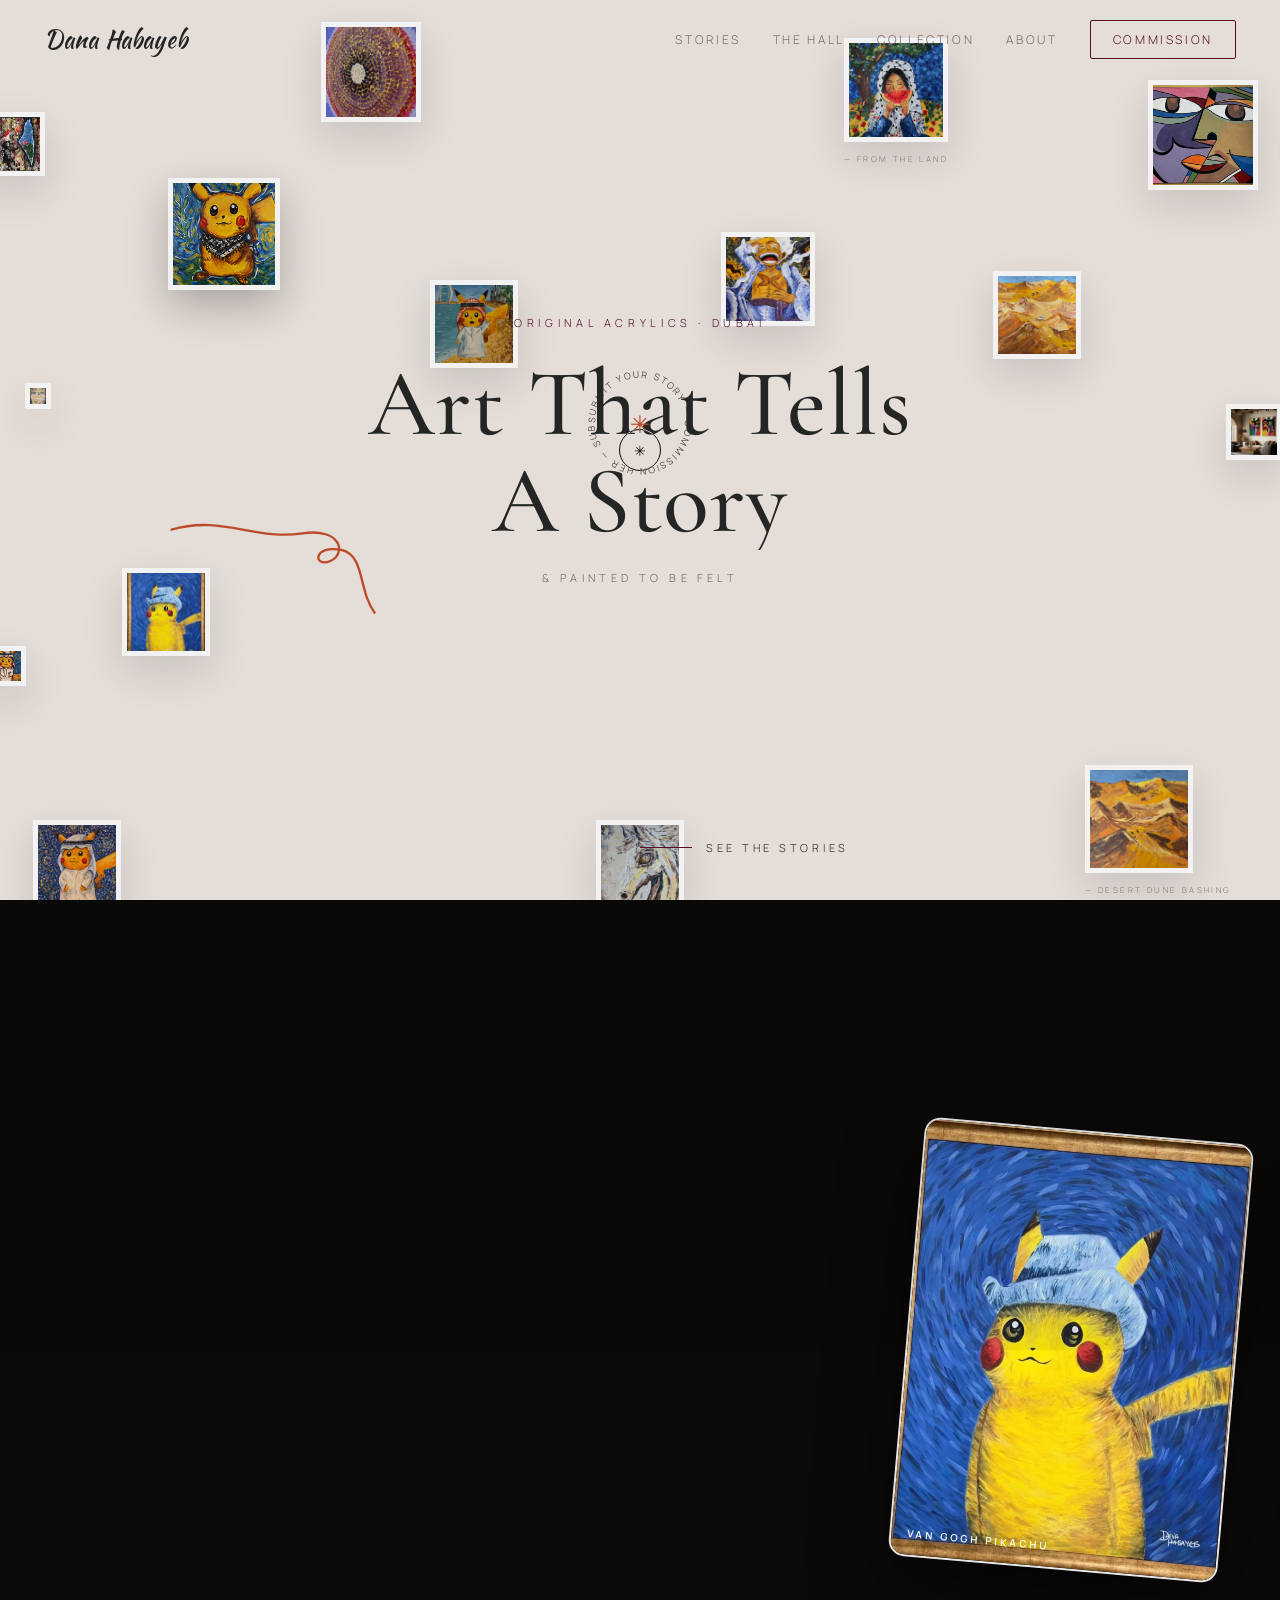
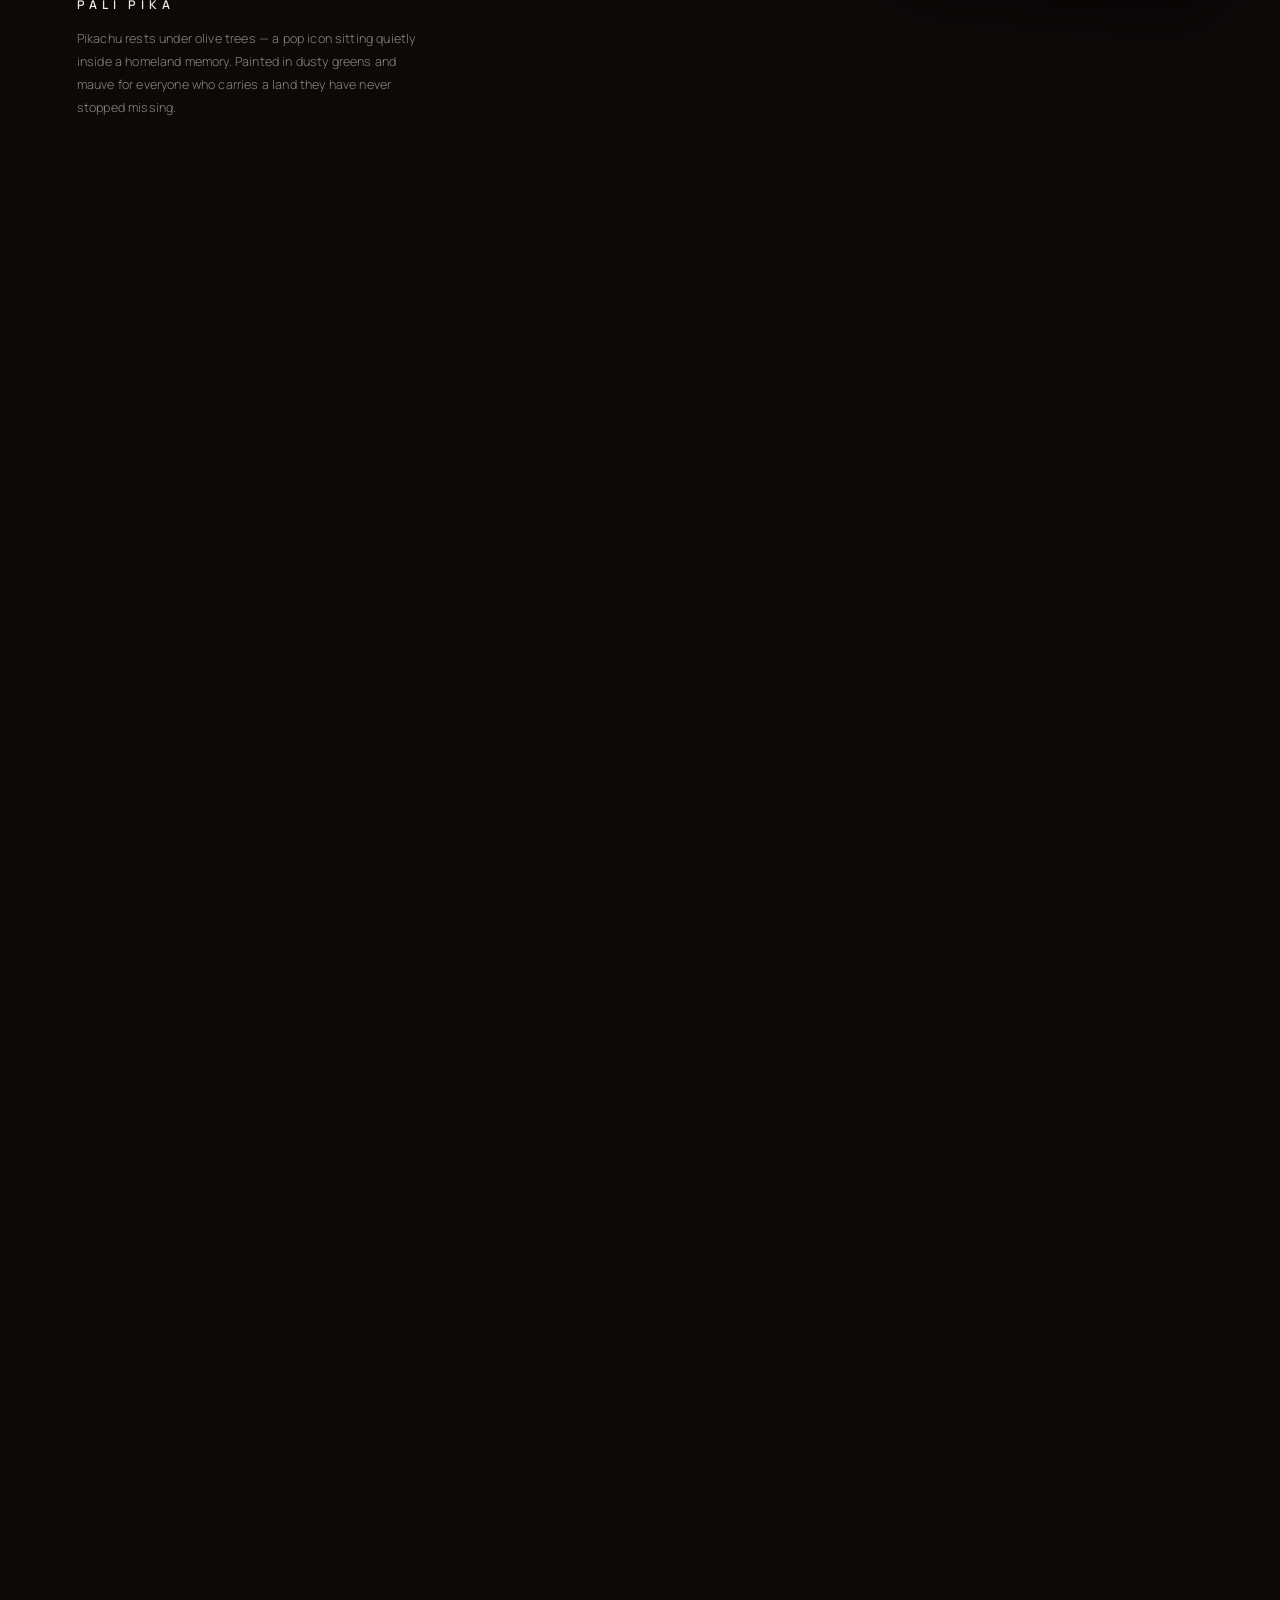
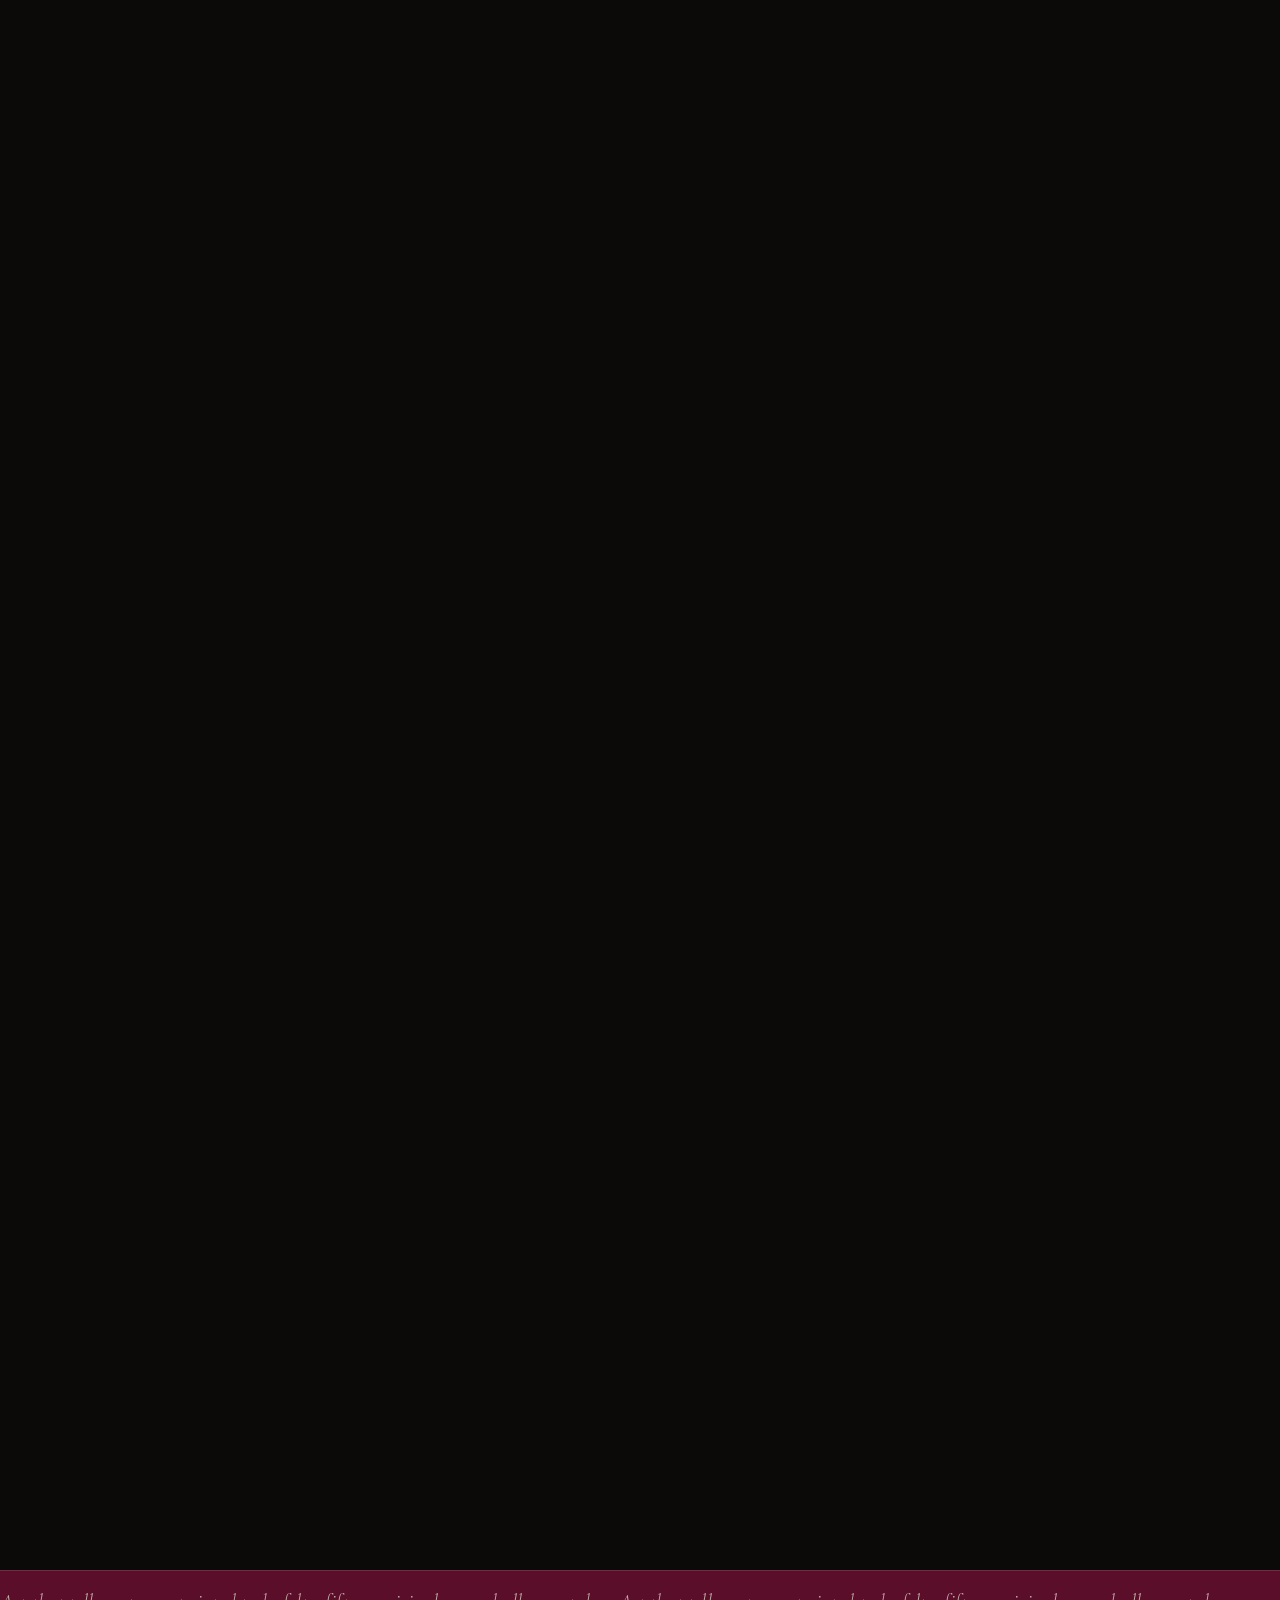
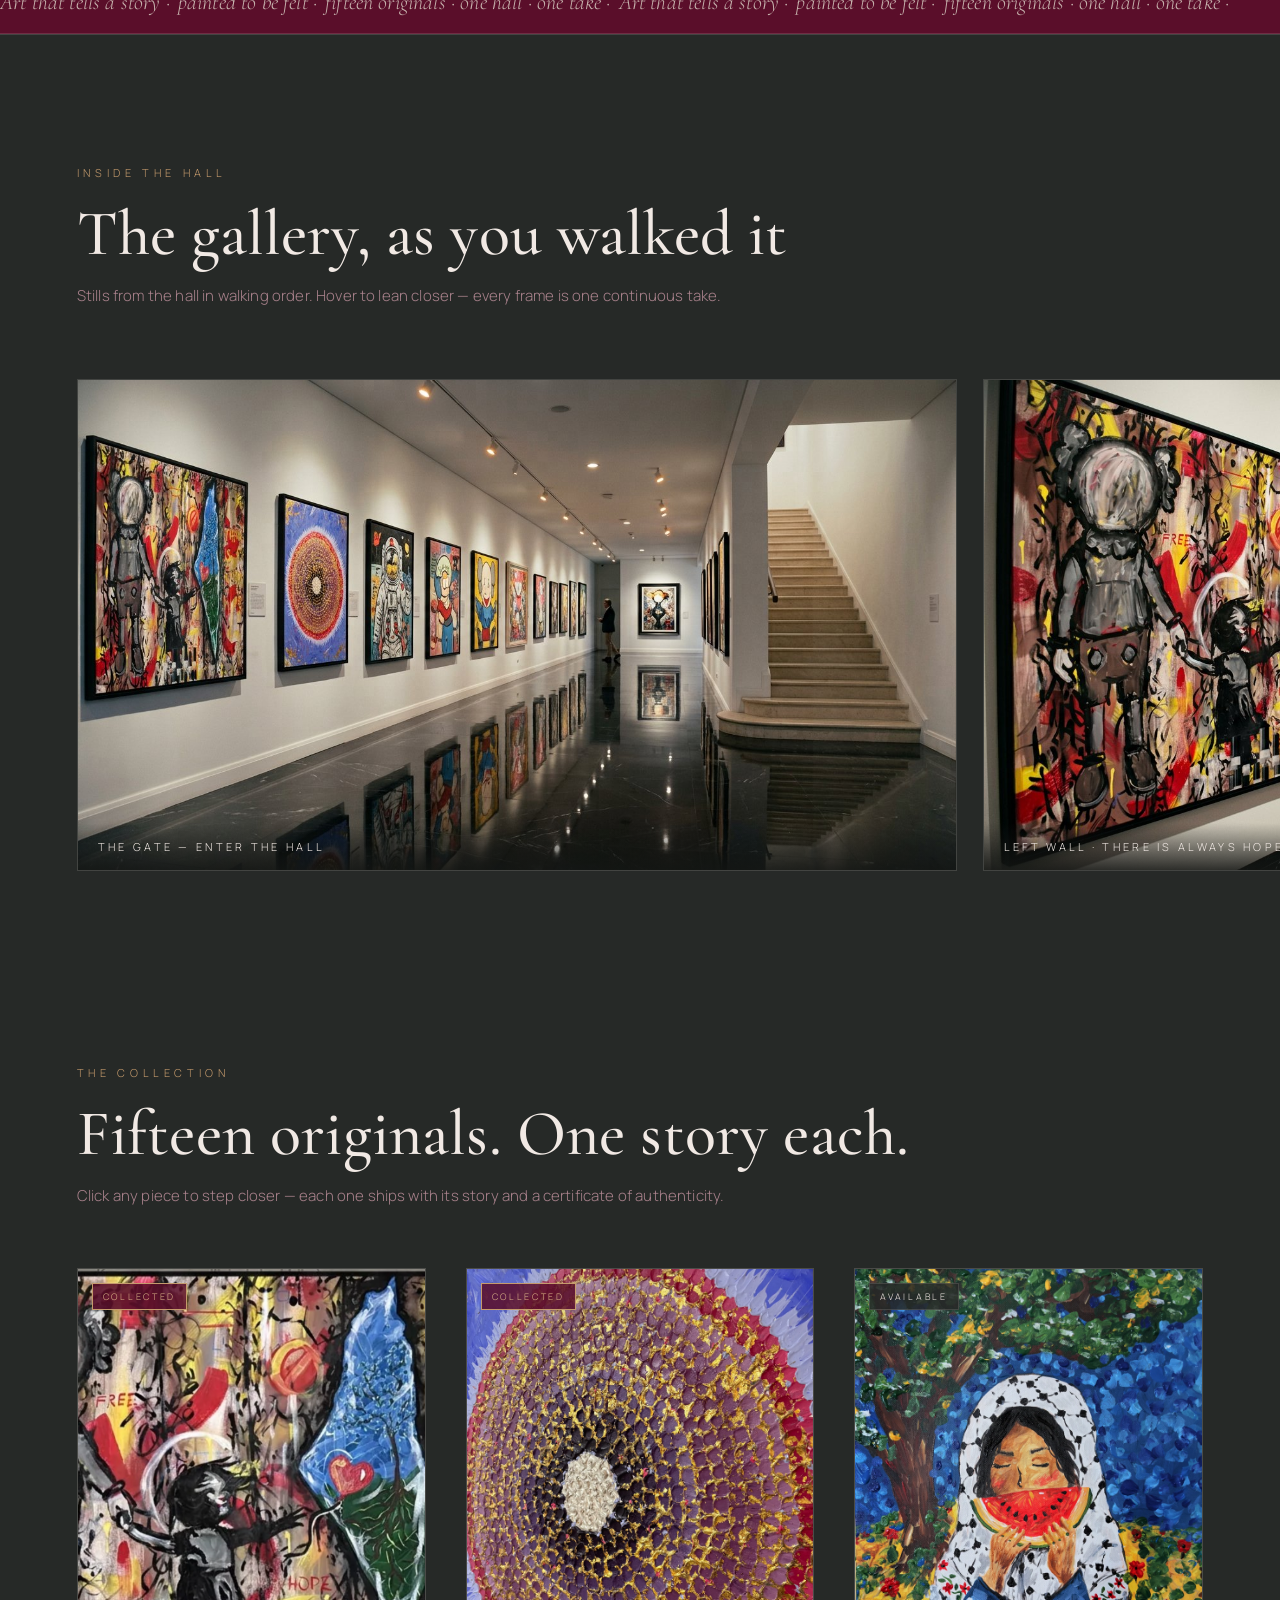
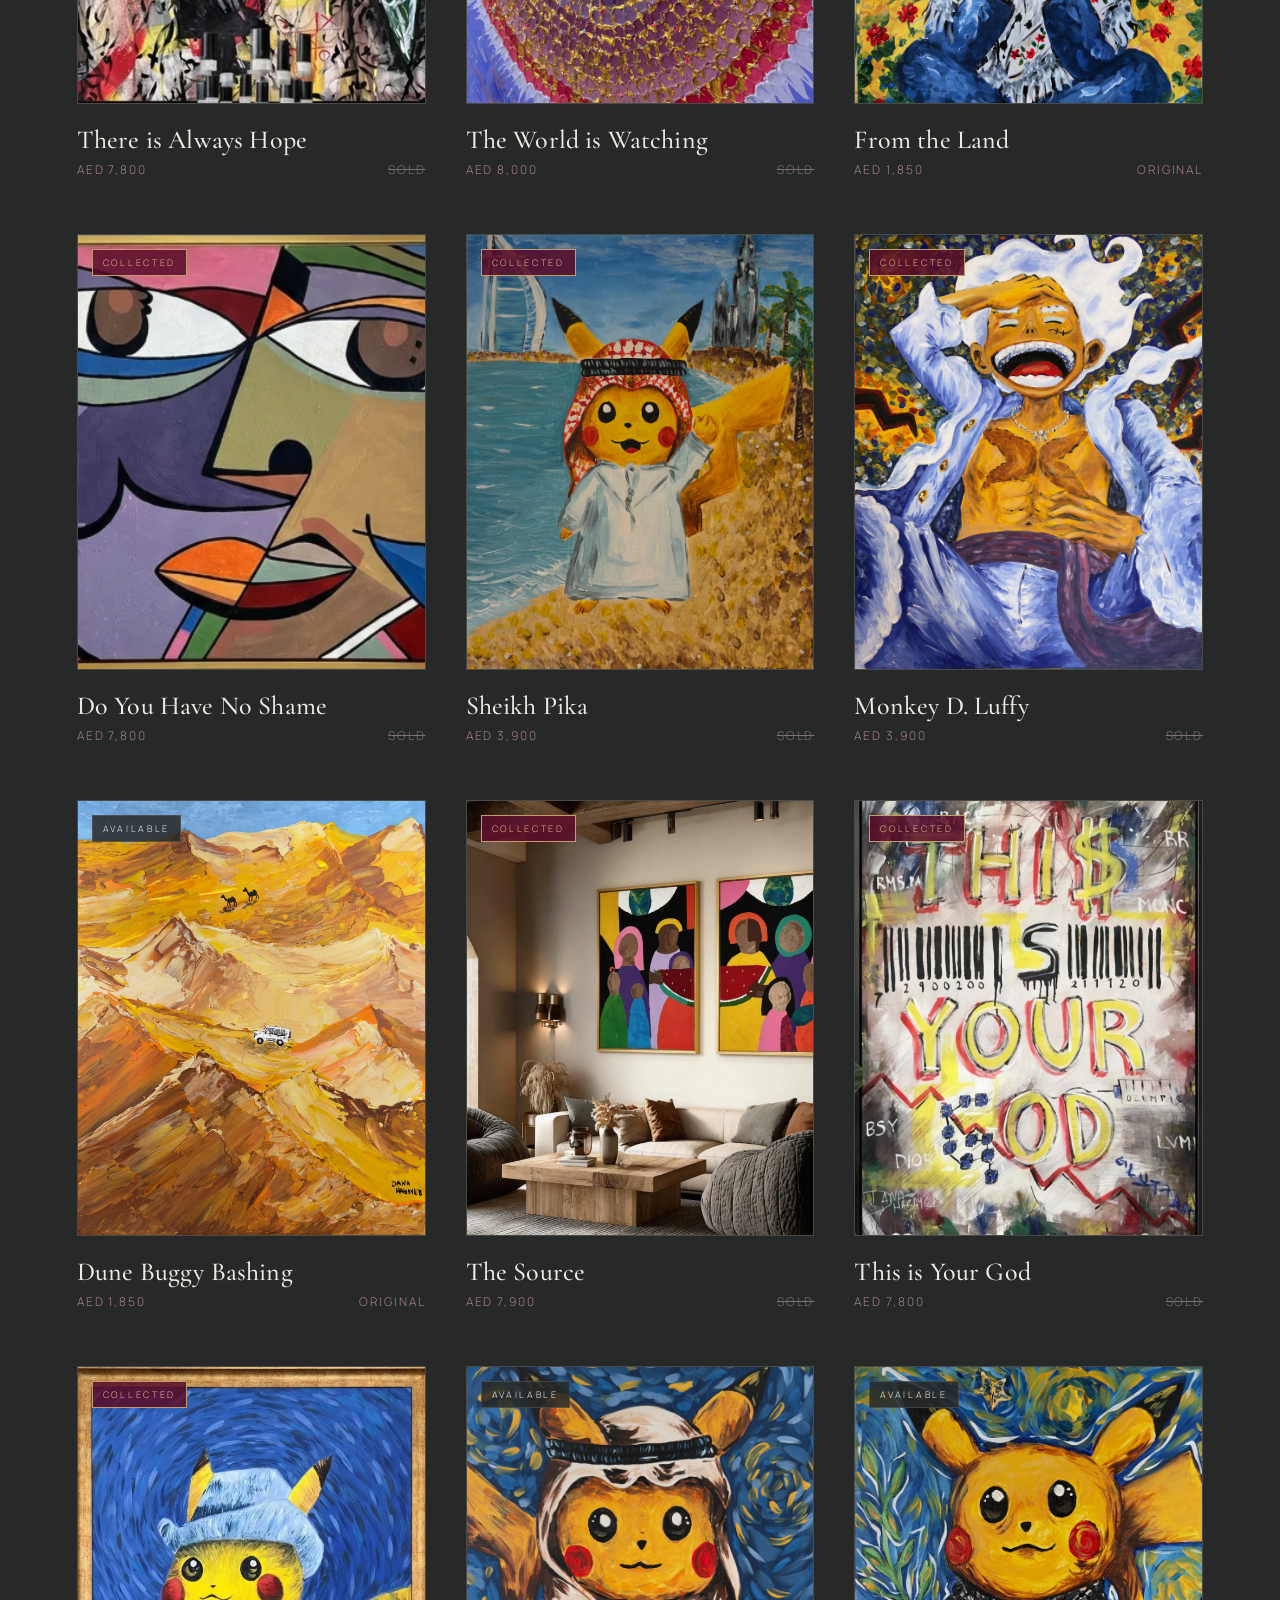
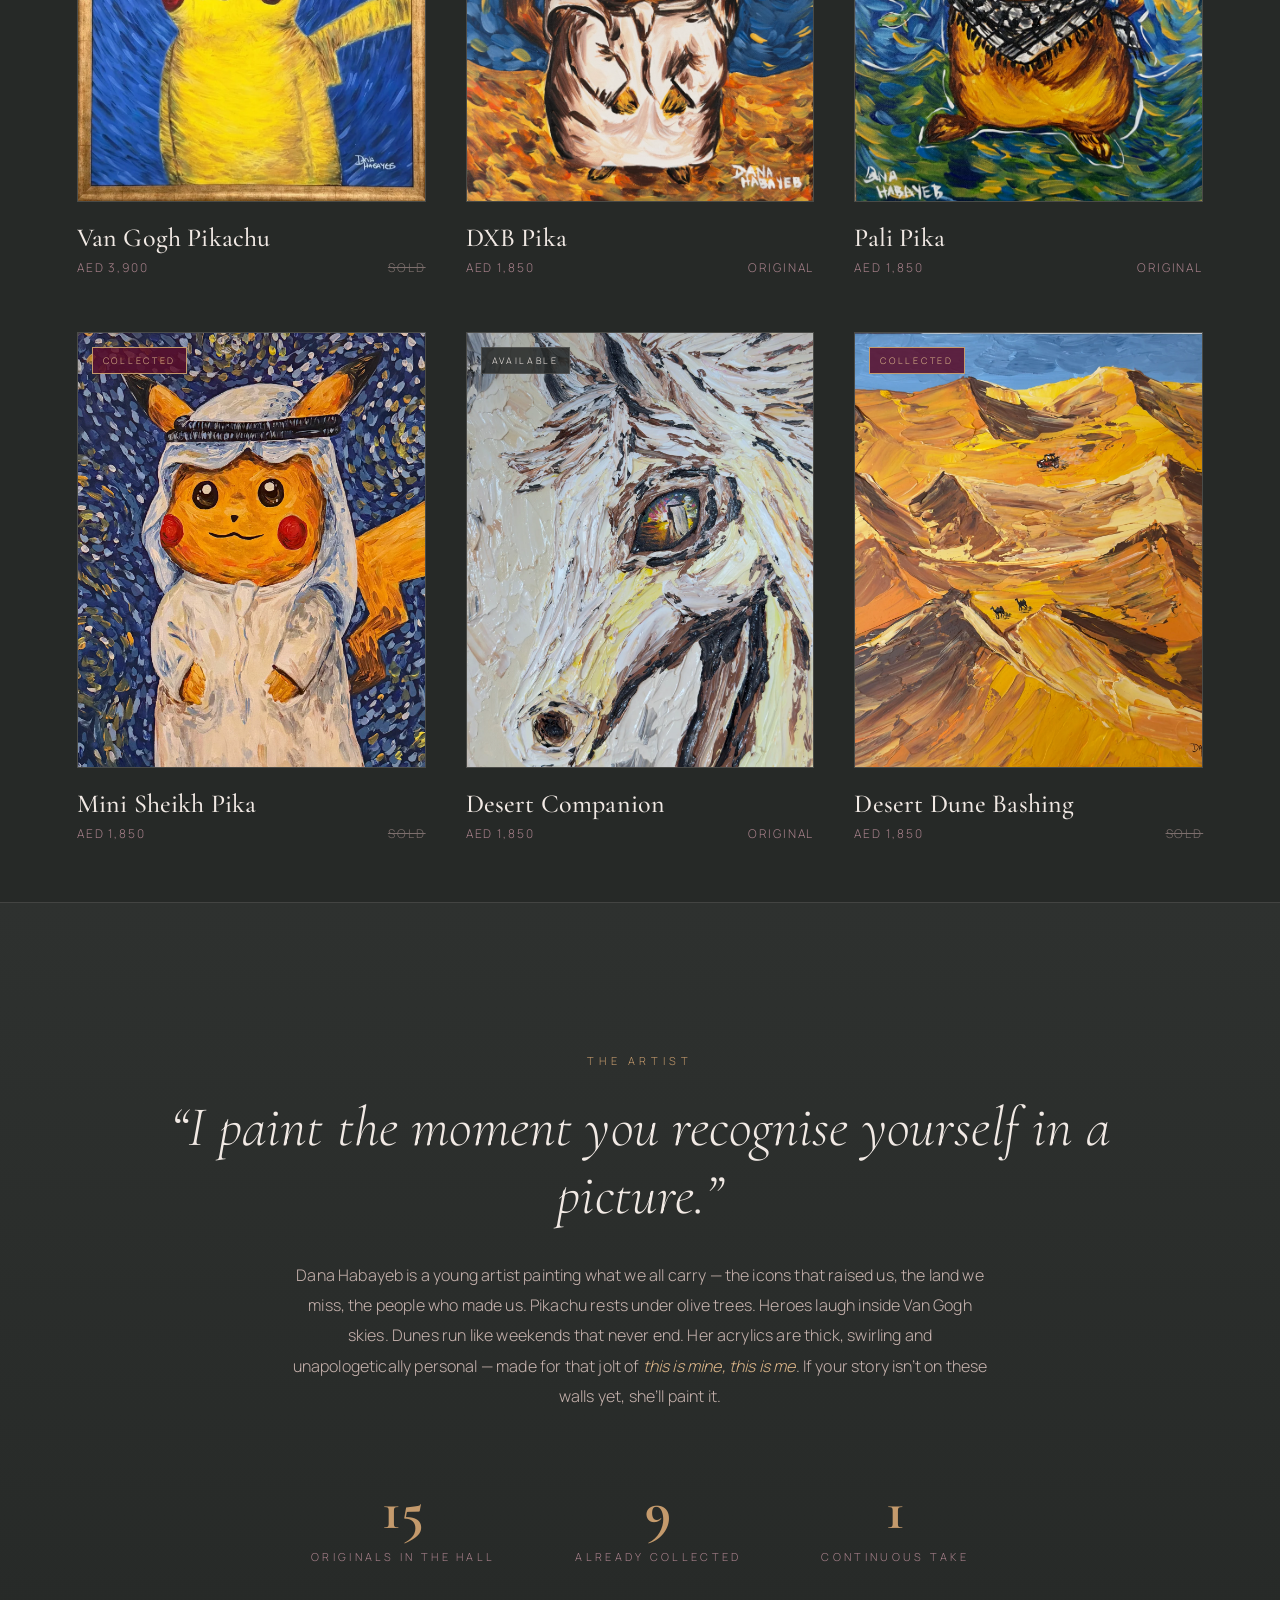
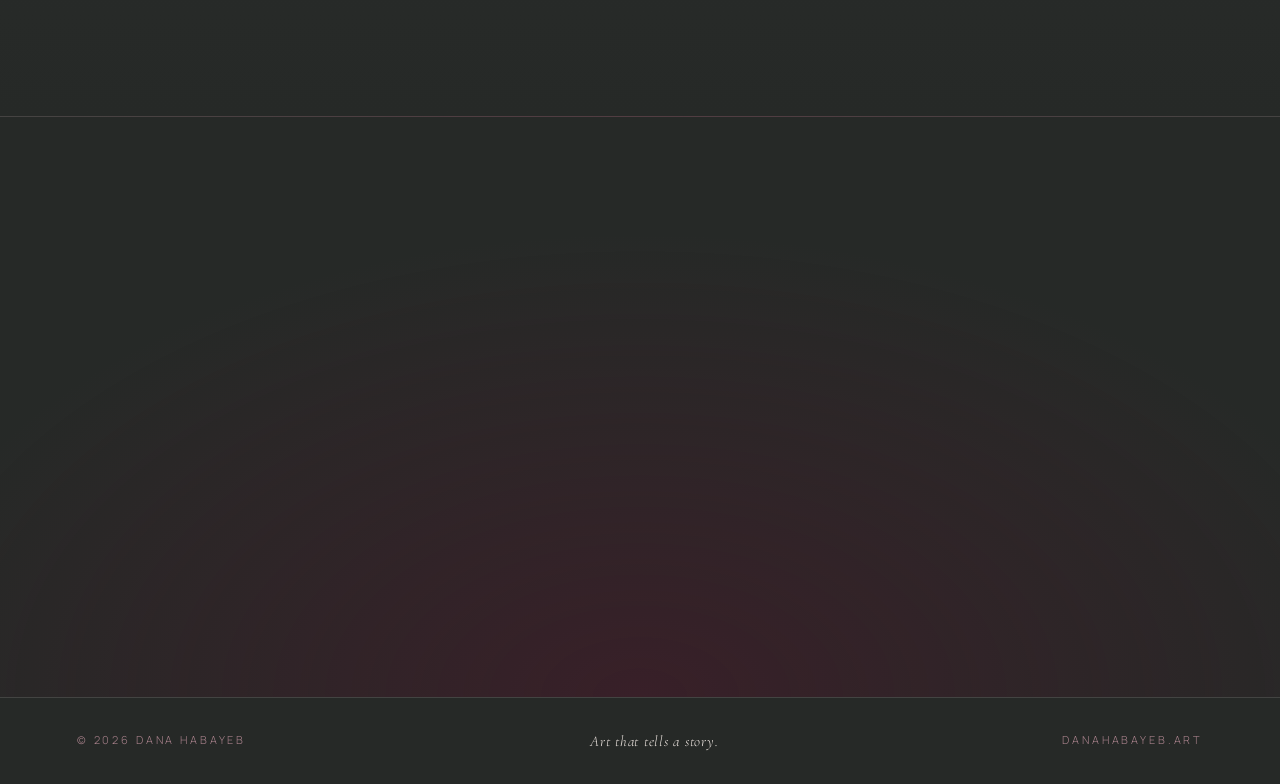
==== site/index.html @ 5f3cb6aa "README: document live Pages site, current experience, walkthrough archive Co-authored-by: arena-agen" ====
<!DOCTYPE html>
<html lang="en">
<head>
<meta charset="UTF-8">
<meta name="viewport" content="width=device-width, initial-scale=1.0">
<title>Dana Habayeb — Art that tells a story</title>
<meta name="description" content="Original acrylic works by Dana Habayeb. Pop icons, homeland memories, desert nights — painted to be felt.">
<link rel="preconnect" href="https://fonts.googleapis.com">
<link rel="preconnect" href="https://fonts.gstatic.com" crossorigin>
<link href="https://fonts.googleapis.com/css2?family=Cormorant+Garamond:ital,wght@0,400;0,500;0,600;1,400;1,500&family=Manrope:wght@300;400;500;600;700&family=Kaushan+Script&display=swap" rel="stylesheet">
<link rel="stylesheet" href="css/style.css">
</head>
<body>

<!-- REALISTIC BRUSH LOADER (real painted clip, trimmed to the writing) -->
<div id="loader">
  <video id="loaderVid" autoplay muted playsinline preload="auto" src="assets/brush.mp4"></video>
</div>

<div class="grain" aria-hidden="true"></div>

<header id="nav">
  <a class="brand" href="#top">
    <img src="assets/logo.png" alt="Dana Habayeb" class="brand-logo"
         onerror="this.style.display='none';this.nextElementSibling.style.display='inline'">
    <span class="brand-word" style="display:none">Dana Habayeb</span>
  </a>
  <nav class="links">
    <a href="#stories">Stories</a>
    <a href="#hall">The Hall</a>
    <a href="#collection">Collection</a>
    <a href="#about">About</a>
    <a href="#commission" class="btn-accent">Commission</a>
  </nav>
</header>

<main id="top">

  <!-- EDITORIAL SCATTERED-ART HERO -->
  <section class="hero">
    <div class="scatter" id="scatter" aria-hidden="true"></div>
    <div class="hero-center">
      <p class="hero-kicker reveal">Original acrylics · Dubai</p>
      <h1 class="hero-head reveal-lines" aria-label="Art that tells a story">
        <span><i>Art That Tells</i></span>
        <span><i>A Story</i></span>
      </h1>
      <p class="hero-micro reveal">&amp; painted to be felt</p>
    </div>
    <svg class="scribble" viewBox="0 0 260 120" aria-hidden="true">
      <path id="scribblePath" d="M6 18 C 60 2, 96 30, 148 22 C 190 16, 196 44, 178 52 C 160 60, 158 34, 190 40 C 216 46, 208 84, 226 108"
        fill="none" stroke="#C7502B" stroke-width="2.5" stroke-linecap="round"/>
    </svg>
    <div class="orbit" aria-hidden="true">
      <svg viewBox="0 0 120 120">
        <defs><path id="orbitPath" d="M60,60 m-46,0 a46,46 0 1,1 92,0 a46,46 0 1,1 -92,0"/></defs>
        <text><textPath href="#orbitPath">SUBMIT YOUR STORY — COMMISSION HER — SUBMIT YOUR STORY —</textPath></text>
      </svg>
      <i>✳</i>
    </div>
    <a href="#stories" class="scroll-cue dark-cue reveal"><span></span>See the stories</a>
  </section>
  <div class="cursor" id="cursor" aria-hidden="true">✳</div>

  <!-- the traveling artwork: hero → stories → its place in the collection -->
  <figure class="traveler" id="traveler" aria-hidden="true"><img src="../image-4.png" alt=""></figure>

  <!-- SECOND SECTION — pinned, scroll-driven story cards -->
  <section id="stories" aria-label="Stories behind the paintings">
    <div class="stories-sticky">
      <p class="ghost" id="ghostText">Every canvas tells a story<br>and becomes a part of you</p>
      <div class="story-info">
        <h3 id="storyTitle">Pali Pika</h3>
        <p id="storyBody"></p>
      </div>
      <div class="story-stack" id="storyStack"></div>
    </div>
  </section>

  <div class="marquee" aria-hidden="true"><div class="marquee-track">
    <span>Art that tells a story · </span><span>painted to be felt · </span><span>fifteen originals · one hall · one take · </span>
    <span>Art that tells a story · </span><span>painted to be felt · </span><span>fifteen originals · one hall · one take · </span>
  </div></div>

  <!-- THE HALL -->
  <section id="hall" class="hall">
    <div class="sec-head">
      <p class="eyebrow reveal">Inside the hall</p>
      <h2 class="reveal">The gallery, as you walked it</h2>
      <p class="sec-sub reveal">Stills from the hall in walking order. Hover to lean closer — every frame is one continuous take.</p>
    </div>
    <div class="hall-track" id="hallTrack"></div>
  </section>

  <!-- COLLECTION -->
  <section id="collection" class="collection">
    <div class="sec-head">
      <p class="eyebrow reveal">The Collection</p>
      <h2 class="reveal">Fifteen originals. One story each.</h2>
      <p class="sec-sub reveal">Click any piece to step closer — each one ships with its story and a certificate of authenticity.</p>
    </div>
    <div class="grid" id="grid"></div>
  </section>

  <!-- ABOUT -->
  <section id="about" class="about">
    <div class="about-inner">
      <p class="eyebrow reveal">The Artist</p>
      <blockquote class="reveal">“I paint the moment you recognise yourself in a picture.”</blockquote>
      <p class="about-copy reveal">Dana Habayeb is a young artist painting what we all carry — the icons that raised us,
      the land we miss, the people who made us. Pikachu rests under olive trees. Heroes laugh inside Van Gogh skies.
      Dunes run like weekends that never end. Her acrylics are thick, swirling and unapologetically personal —
      made for that jolt of <em>this is mine, this is me</em>. If your story isn’t on these walls yet, she’ll paint it.</p>
      <div class="stats reveal">
        <div><strong>15</strong><span>originals in the hall</span></div>
        <div><strong>9</strong><span>already collected</span></div>
        <div><strong>1</strong><span>continuous take</span></div>
      </div>
    </div>
  </section>

  <!-- COMMISSION -->
  <section id="commission" class="commission">
    <div class="commission-inner reveal">
      <p class="eyebrow">Commissions open</p>
      <h2>Your story belongs on a wall.</h2>
      <p>The icon that raised you. The land you carry. The person you miss.<br>
      One original, painted in swirling acrylic — unmistakably yours, delivered worldwide.</p>
      <div class="cta-row">
        <a class="btn-accent big" href="https://danahabayeb.art/pages/contact" target="_blank" rel="noopener">Request a commission</a>
        <a class="btn-ghost big" href="https://danahabayeb.art/collections/all" target="_blank" rel="noopener">Shop the originals</a>
      </div>
    </div>
  </section>

</main>

<footer>
  <div class="foot-inner">
    <span>© <span id="yr"></span> Dana Habayeb</span>
    <span class="foot-mid">Art that tells a story.</span>
    <a href="https://danahabayeb.art/" target="_blank" rel="noopener">danahabayeb.art</a>
  </div>
</footer>

<div id="lightbox" hidden>
  <button class="lb-close" aria-label="Close">✕</button>
  <figure><img id="lbImg" alt=""><figcaption>
    <h3 id="lbTitle"></h3><p id="lbMeta"></p><a id="lbLink" class="btn-accent" target="_blank" rel="noopener">View on danahabayeb.art</a>
  </figcaption></figure>
</div>

<script src="js/data.js"></script>
<script src="js/main.js"></script>
</body>
</html>
---- site/css/style.css ----
/* Dana Habayeb — brand palette: camel / warm taupe / dusty mauve / deep wine / charcoal */
:root{
  --char:#262927; --char2:#2e312f; --cream:#F1E9E4; --taupe:#C6B2AD; --mauve:#A8818B;
  --camel:#C49A6C; --camel2:#dcb689; --wine:#5A0E2A; --wine2:#7a1739; --rust:#C7502B;
  --line:rgba(241,233,228,.14);
  --serif:"Cormorant Garamond",Georgia,serif; --sans:"Manrope",system-ui,sans-serif;
  --script:"Kaushan Script",cursive;
}
*{margin:0;padding:0;box-sizing:border-box}
html{scroll-behavior:smooth}
body{background:var(--char);color:var(--cream);font-family:var(--sans);font-weight:300;letter-spacing:.01em;overflow-x:hidden}
::selection{background:var(--camel);color:var(--char)}
img{display:block;max-width:100%}
a{color:inherit;text-decoration:none}
::-webkit-scrollbar{width:10px}::-webkit-scrollbar-track{background:var(--char)}
::-webkit-scrollbar-thumb{background:#3a3d3a;border-radius:5px}::-webkit-scrollbar-thumb:hover{background:var(--camel)}

.grain{position:fixed;inset:-50%;pointer-events:none;z-index:60;opacity:.05;
  background-image:url("data:image/svg+xml,%3Csvg xmlns='http://www.w3.org/2000/svg' width='300' height='300'%3E%3Cfilter id='n'%3E%3CfeTurbulence type='fractalNoise' baseFrequency='0.9' numOctaves='2'/%3E%3C/filter%3E%3Crect width='300' height='300'/%3E%3C/svg%3E");
  animation:grain 7s steps(8) infinite}
@keyframes grain{0%{transform:translate(0,0)}25%{transform:translate(-2%,3%)}50%{transform:translate(3%,-2%)}75%{transform:translate(-3%,-3%)}100%{transform:translate(2,2)}}

/* ---------- realistic brush loader (video) ---------- */
#loader{position:fixed;inset:0;z-index:100;background:#ECEBE9;display:flex;align-items:center;justify-content:center;
  transition:opacity .9s ease,visibility .9s}
#loader video{width:min(74vw,780px);height:auto}
#loader.done{opacity:0;visibility:hidden;pointer-events:none}

/* ---------- nav ---------- */
#nav{position:fixed;top:0;left:0;right:0;z-index:50;display:flex;justify-content:space-between;align-items:center;
  padding:20px 44px;transition:background .4s,padding .4s}
#nav.scrolled{background:rgba(38,41,39,.92);backdrop-filter:blur(14px);padding:12px 44px;border-bottom:1px solid var(--line)}
.brand{display:flex;align-items:center}
.brand-logo{height:38px;width:auto}
.brand-word{font-family:var(--script);font-size:24px;color:var(--char)}
.links{display:flex;gap:32px;align-items:center;font-size:12px;letter-spacing:.22em;text-transform:uppercase}
.links a{position:relative;color:#7a6c66;transition:color .3s}
.links a:hover{color:var(--char)}
.links a:not(.btn-accent)::after{content:"";position:absolute;left:0;bottom:-6px;width:0;height:1px;background:var(--wine);transition:width .35s}
.links a:not(.btn-accent):hover::after{width:100%}
#nav.scrolled .brand-word{color:var(--cream)}
#nav.scrolled .links a{color:var(--taupe)}
#nav.scrolled .links a:hover{color:var(--cream)}
.btn-accent{border:1px solid var(--wine);color:var(--wine)!important;padding:10px 22px;border-radius:2px;transition:background .3s,color .3s}
.btn-accent:hover{background:var(--wine);color:var(--cream)!important}
#nav.scrolled .btn-accent{border-color:var(--camel);color:var(--camel)!important}
#nav.scrolled .btn-accent:hover{background:var(--camel);color:var(--char)!important}
.btn-accent.big,.btn-ghost.big{font-size:13px;letter-spacing:.2em;text-transform:uppercase;padding:16px 34px}
.commission .btn-accent{border-color:var(--camel);color:var(--camel)!important}
.commission .btn-accent:hover{background:var(--camel);color:var(--char)!important}
.btn-ghost.big{border:1px solid var(--line);color:var(--cream);border-radius:2px;transition:border-color .3s}
.btn-ghost.big:hover{border-color:var(--cream)}

/* ---------- editorial scattered-art hero ---------- */
.hero{position:relative;height:100vh;min-height:640px;overflow:hidden;display:flex;align-items:center;justify-content:center;background:var(--cream)}
.scatter{position:absolute;inset:0;z-index:1}
.scatter figure{position:absolute;left:var(--x);top:var(--y);width:var(--w);transform:translate(-50%,-50%) translate3d(var(--px,0px),var(--py,0px),0);
  background:#fff;padding:5px 5px 5px;box-shadow:0 16px 40px rgba(38,41,39,.14);
  animation:floaty 6s ease-in-out infinite alternate;animation-delay:var(--d)}
.scatter figure img{width:100%;aspect-ratio:1;object-fit:cover}
.scatter figure.slot{visibility:hidden}
.scatter figure figcaption{position:absolute;left:0;right:0;bottom:-22px;font-size:8px;letter-spacing:.3em;text-transform:uppercase;color:#8a7a74;white-space:nowrap}
@keyframes floaty{from{margin-top:-5px}to{margin-top:7px}}
.hero-center{position:relative;z-index:2;text-align:center;padding:0 6vw;pointer-events:none}
.hero-kicker{font-size:11px;letter-spacing:.42em;text-transform:uppercase;color:var(--wine);margin-bottom:26px}
.eyebrow{font-size:11px;letter-spacing:.42em;text-transform:uppercase;color:var(--camel);margin-bottom:20px}
h1{font-family:var(--serif);font-weight:500;line-height:.9;letter-spacing:.06em;color:var(--cream)}
.hero-head{font-size:clamp(46px,7.4vw,116px);line-height:1.02;letter-spacing:.01em;color:var(--char)}
.reveal-lines span{display:block;overflow:hidden}
.reveal-lines i{display:block;font-style:normal;transform:translateY(110%);transition:transform 1.2s cubic-bezier(.19,1,.22,1)}
.reveal-lines span:nth-child(2) i{transition-delay:.14s}
body.loaded .reveal-lines i{transform:translateY(0)}
.hero-micro{margin-top:20px;font-size:11px;letter-spacing:.4em;text-transform:uppercase;color:#7a6c66}
.scribble{position:absolute;left:13%;top:57%;width:min(240px,24vw);z-index:3;overflow:visible;pointer-events:none}
.scribble path{stroke-dasharray:700;stroke-dashoffset:700;transition:stroke-dashoffset 1.8s ease 1.1s}
body.loaded .scribble path{stroke-dashoffset:0}
.orbit{position:absolute;left:50%;top:47%;width:118px;height:118px;transform:translate(-50%,-50%);z-index:3;pointer-events:none}
.orbit svg{width:100%;height:100%;animation:spin 16s linear infinite}
.orbit text{font-size:9.2px;letter-spacing:.24em;fill:#262927;font-family:var(--sans);text-transform:uppercase}
.orbit i{position:absolute;inset:0;display:flex;align-items:center;justify-content:center;font-style:normal;color:var(--rust);font-size:24px}
@keyframes spin{to{transform:rotate(360deg)}}
.scroll-cue{display:inline-flex;align-items:center;gap:14px;font-size:11px;letter-spacing:.34em;text-transform:uppercase}
.scroll-cue span{width:52px;height:1px;background:var(--wine);position:relative;overflow:hidden;display:inline-block}
.scroll-cue span::after{content:"";position:absolute;inset:0;background:var(--char);transform:translateX(-100%);animation:cue 2.2s ease infinite}
@keyframes cue{50%{transform:translateX(0)}100%{transform:translateX(100%)}}
.dark-cue{position:absolute;left:50%;transform:translateX(-50%);bottom:5vh;color:var(--char);z-index:3}

.reveal{opacity:0;transform:translateY(34px);transition:opacity 1s ease,transform 1s cubic-bezier(.19,1,.22,1)}
.reveal.in{opacity:1;transform:none}

/* ---------- traveling artwork (hero → stories → collection) ---------- */
.traveler{position:fixed;left:0;top:0;z-index:40;margin:0;background:#fff;padding:5px;pointer-events:none;
  box-shadow:0 16px 40px rgba(0,0,0,.25);will-change:transform,width;height;visibility:hidden}
.traveler img{width:100%;height:100%;object-fit:cover}

/* ---------- second section — pinned story cards ---------- */
#stories{height:430vh;position:relative;background:#0c0a09}
.stories-sticky{position:sticky;top:0;height:100vh;overflow:hidden}
.ghost{position:absolute;left:6vw;right:6vw;top:14vh;font-family:var(--serif);text-transform:uppercase;
  letter-spacing:.05em;font-size:clamp(38px,6.6vw,104px);line-height:1.14;color:rgba(241,233,228,.09);opacity:0}
.story-info{position:absolute;left:6vw;bottom:9vh;max-width:360px;z-index:3}
#storyTitle{font-size:12px;letter-spacing:.42em;text-transform:uppercase;color:var(--cream);font-weight:600}
#storyBody{color:rgba(241,233,228,.55);font-size:12.5px;line-height:1.85;margin-top:14px}
.story-info.swap{animation:capin .7s cubic-bezier(.19,1,.22,1)}
@keyframes capin{from{opacity:0;transform:translateY(24px)}to{opacity:1;transform:none}}
.story-stack{position:absolute;left:0;top:50%;transform:translateY(-50%);display:flex;align-items:center;gap:5vw;
  padding-left:40vw;padding-right:10vw;will-change:transform}
.story-card{flex:0 0 auto;width:min(26vw,330px);aspect-ratio:3/4;position:relative;border-radius:16px;overflow:hidden;
  border:2px solid rgba(255,255,255,.9);transform:rotate(var(--r));box-shadow:0 30px 70px rgba(0,0,0,.55)}
.story-card img{width:100%;height:100%;object-fit:cover}
.story-card b{position:absolute;left:16px;bottom:14px;color:#fff;font-size:10px;letter-spacing:.3em;text-transform:uppercase;
  text-shadow:0 2px 12px rgba(0,0,0,.8);font-weight:600}
.story-slot{flex:0 0 auto;width:min(26vw,330px);aspect-ratio:3/4;border-radius:16px}

/* ---------- marquee ---------- */
.marquee{overflow:hidden;border-block:1px solid var(--line);padding:18px 0;background:var(--wine)}
.marquee-track{display:flex;white-space:nowrap;width:max-content;animation:mq 30s linear infinite;
  font-family:var(--serif);font-style:italic;font-size:22px;color:var(--taupe)}
.marquee-track span{padding-right:8px}
@keyframes mq{to{transform:translateX(-50%)}}

/* ---------- the hall ---------- */
.hall{padding:130px 0 40px;border-top:1px solid var(--line)}
.hall .sec-head{padding:0 6vw}
.sec-head{max-width:900px;margin-bottom:60px}
h2{font-family:var(--serif);font-weight:500;font-size:clamp(38px,5vw,72px);line-height:1.05;color:var(--cream)}
.sec-sub{color:var(--mauve);margin-top:16px;line-height:1.7;font-size:15px}
.hall-track{display:flex;gap:26px;overflow-x:auto;padding:10px 6vw 34px;scroll-snap-type:x mandatory;scrollbar-width:none}
.hall-track::-webkit-scrollbar{display:none}
.hall-item{flex:0 0 min(72vw,880px);scroll-snap-align:center;overflow:hidden;position:relative;border:1px solid var(--line)}
.hall-item img{width:100%;height:100%;object-fit:cover;transform:scale(1.18);transition:transform 1.6s cubic-bezier(.19,1,.22,1)}
.hall-item.in img,.hall-item:hover img{transform:scale(1)}
.hall-item figcaption{position:absolute;left:0;right:0;bottom:0;padding:16px 20px;font-size:11px;letter-spacing:.3em;
  text-transform:uppercase;color:var(--cream);background:linear-gradient(to top,rgba(20,22,20,.85),transparent)}

/* ---------- collection ---------- */
.collection{padding:120px 6vw 60px}
.grid{display:grid;grid-template-columns:repeat(3,1fr);gap:56px 40px}
.card{cursor:pointer}
.card .ph{position:relative;overflow:hidden;background:var(--char2);border:1px solid var(--line);aspect-ratio:4/5}
.card .ph img{width:100%;height:100%;object-fit:cover;transition:transform 1.2s cubic-bezier(.19,1,.22,1),filter .6s,opacity .4s}
.card:hover .ph img{transform:scale(1.12);filter:brightness(1.07)}
.card.t-slot .ph img{opacity:0}
.card.t-slot.landed .ph img{opacity:1}
.zoom-hint{position:absolute;right:14px;bottom:14px;background:rgba(38,41,39,.85);border:1px solid var(--line);
  color:var(--cream);font-size:9px;letter-spacing:.3em;text-transform:uppercase;padding:7px 11px;
  opacity:0;transform:translateY(8px);transition:opacity .4s,transform .4s}
.card:hover .zoom-hint{opacity:1;transform:none}
.badge{position:absolute;top:14px;left:14px;background:rgba(90,14,42,.85);border:1px solid var(--camel);
  color:var(--camel2);font-size:9px;letter-spacing:.3em;text-transform:uppercase;padding:6px 10px}
.badge.avail{background:rgba(38,41,39,.85);border-color:var(--line);color:var(--cream)}
.card h3{font-family:var(--serif);font-size:26px;font-weight:500;margin-top:20px;color:var(--cream);transition:color .3s}
.card:hover h3{color:var(--camel2)}
.card .meta{display:flex;justify-content:space-between;margin-top:6px;font-size:12px;letter-spacing:.16em;text-transform:uppercase;color:var(--mauve)}
.card .meta .no{color:#7d6f6d;text-decoration:line-through}
@media(max-width:980px){.grid{grid-template-columns:repeat(2,1fr)}}
@media(max-width:620px){.grid{grid-template-columns:1fr}.links a:not(.btn-accent){display:none}#nav{padding:14px 22px}
  .story-card,.story-slot{width:64vw}.orbit{display:none}}

/* ---------- about / commission / footer ---------- */
.about{padding:150px 6vw;border-top:1px solid var(--line);background:linear-gradient(180deg,var(--char2),var(--char))}
.about-inner{max-width:960px;margin:0 auto;text-align:center}
blockquote{font-family:var(--serif);font-style:italic;font-size:clamp(30px,4.4vw,58px);line-height:1.2;margin:26px 0 30px;color:var(--cream)}
.about-copy{color:var(--taupe);line-height:1.9;max-width:700px;margin:0 auto}
.about-copy em{color:var(--camel2)}
.stats{display:flex;justify-content:center;gap:80px;margin-top:64px}
.stats strong{display:block;font-family:var(--serif);font-size:56px;color:var(--camel)}
.stats span{font-size:11px;letter-spacing:.3em;text-transform:uppercase;color:var(--mauve)}
@media(max-width:620px){.stats{gap:36px}.stats strong{font-size:40px}}
.commission{padding:150px 6vw;text-align:center;border-top:1px solid var(--line);
  background:radial-gradient(60% 80% at 50% 100%, rgba(90,14,42,.35), transparent)}
.commission h2{margin:18px 0 20px}
.commission p{color:var(--taupe);line-height:1.8}
.cta-row{display:flex;gap:18px;justify-content:center;margin-top:44px;flex-wrap:wrap}
footer{border-top:1px solid var(--line);padding:34px 6vw}
.foot-inner{display:flex;justify-content:space-between;gap:20px;font-size:11px;letter-spacing:.26em;text-transform:uppercase;color:var(--mauve);flex-wrap:wrap}
.foot-mid{font-family:var(--serif);font-style:italic;text-transform:none;letter-spacing:.05em;font-size:15px;color:var(--cream)}
footer a:hover{color:var(--camel)}

/* ---------- lightbox ---------- */
#lightbox{position:fixed;inset:0;z-index:90;background:rgba(24,26,24,.93);backdrop-filter:blur(12px);
  display:flex;align-items:center;justify-content:center;padding:5vh 5vw;opacity:0;transition:opacity .35s}
#lightbox.open{opacity:1}
#lightbox[hidden]{display:none}
#lightbox figure{display:flex;gap:48px;align-items:center;max-width:1100px;flex-wrap:wrap;justify-content:center;
  transform:scale(.86);transition:transform .45s cubic-bezier(.19,1,.22,1)}
#lightbox.open figure{transform:scale(1)}
#lightbox img{max-height:82vh;max-width:min(58vw,640px);border:1px solid var(--line);box-shadow:0 30px 90px rgba(0,0,0,.7)}
#lightbox figcaption{max-width:320px}
#lightbox h3{font-family:var(--serif);font-size:40px;font-weight:500;color:var(--cream)}
#lightbox p{color:var(--mauve);margin:14px 0 26px;line-height:1.7;font-size:14px}
.lb-close{position:absolute;top:26px;right:34px;background:none;border:1px solid var(--line);color:var(--cream);
  width:48px;height:48px;font-size:16px;cursor:pointer;transition:border-color .3s,color .3s}
.lb-close:hover{border-color:var(--camel);color:var(--camel)}

.cursor{position:fixed;z-index:80;left:0;top:0;width:42px;height:42px;border:1px solid currentColor;
  border-radius:50%;display:none;align-items:center;justify-content:center;pointer-events:none;
  color:var(--cream);mix-blend-mode:difference;font-size:14px}
@media (pointer:fine){.cursor{display:flex}}

@media (prefers-reduced-motion: reduce){
  html{scroll-behavior:auto}
  .grain,.marquee-track,.scroll-cue span::after,.orbit svg,.scatter figure{animation:none}
  .reveal,.reveal-lines i,.hall-item img{transition:none;transform:none;opacity:1}
  #loader{transition:none}
}
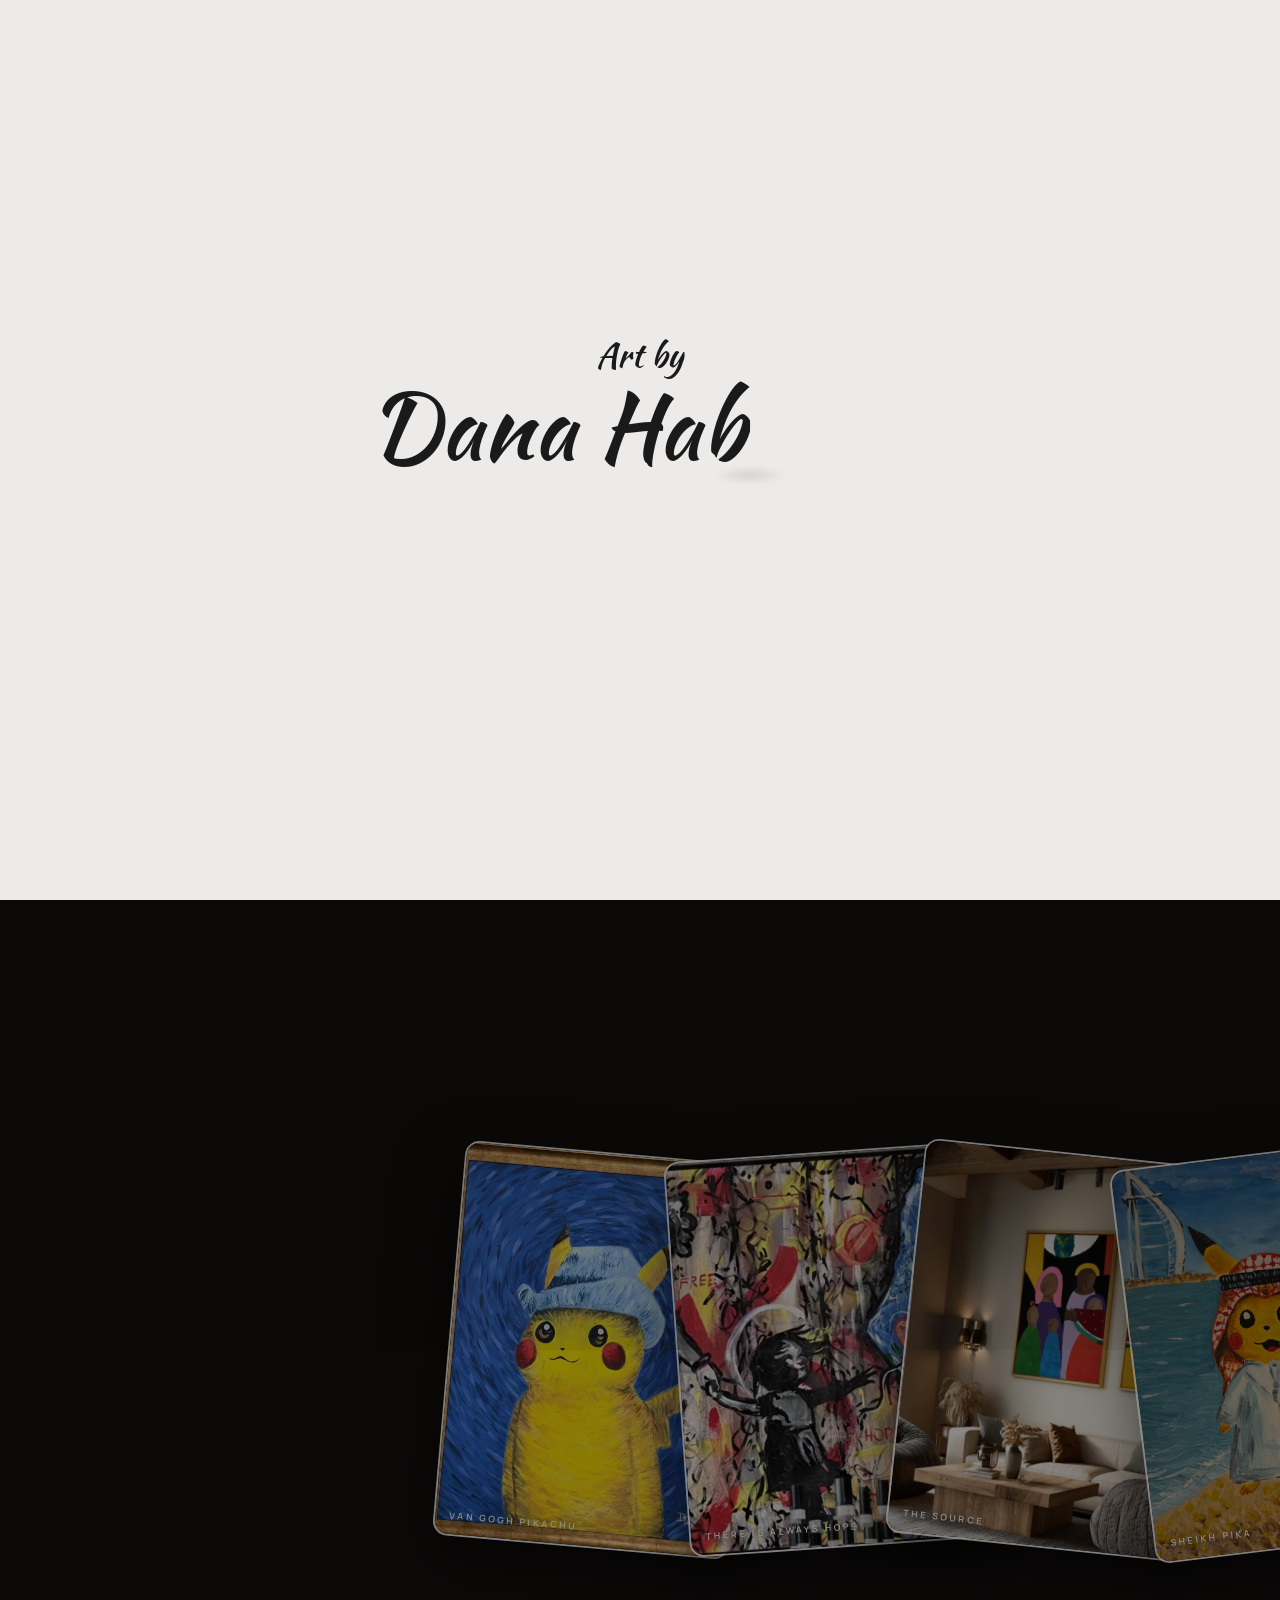
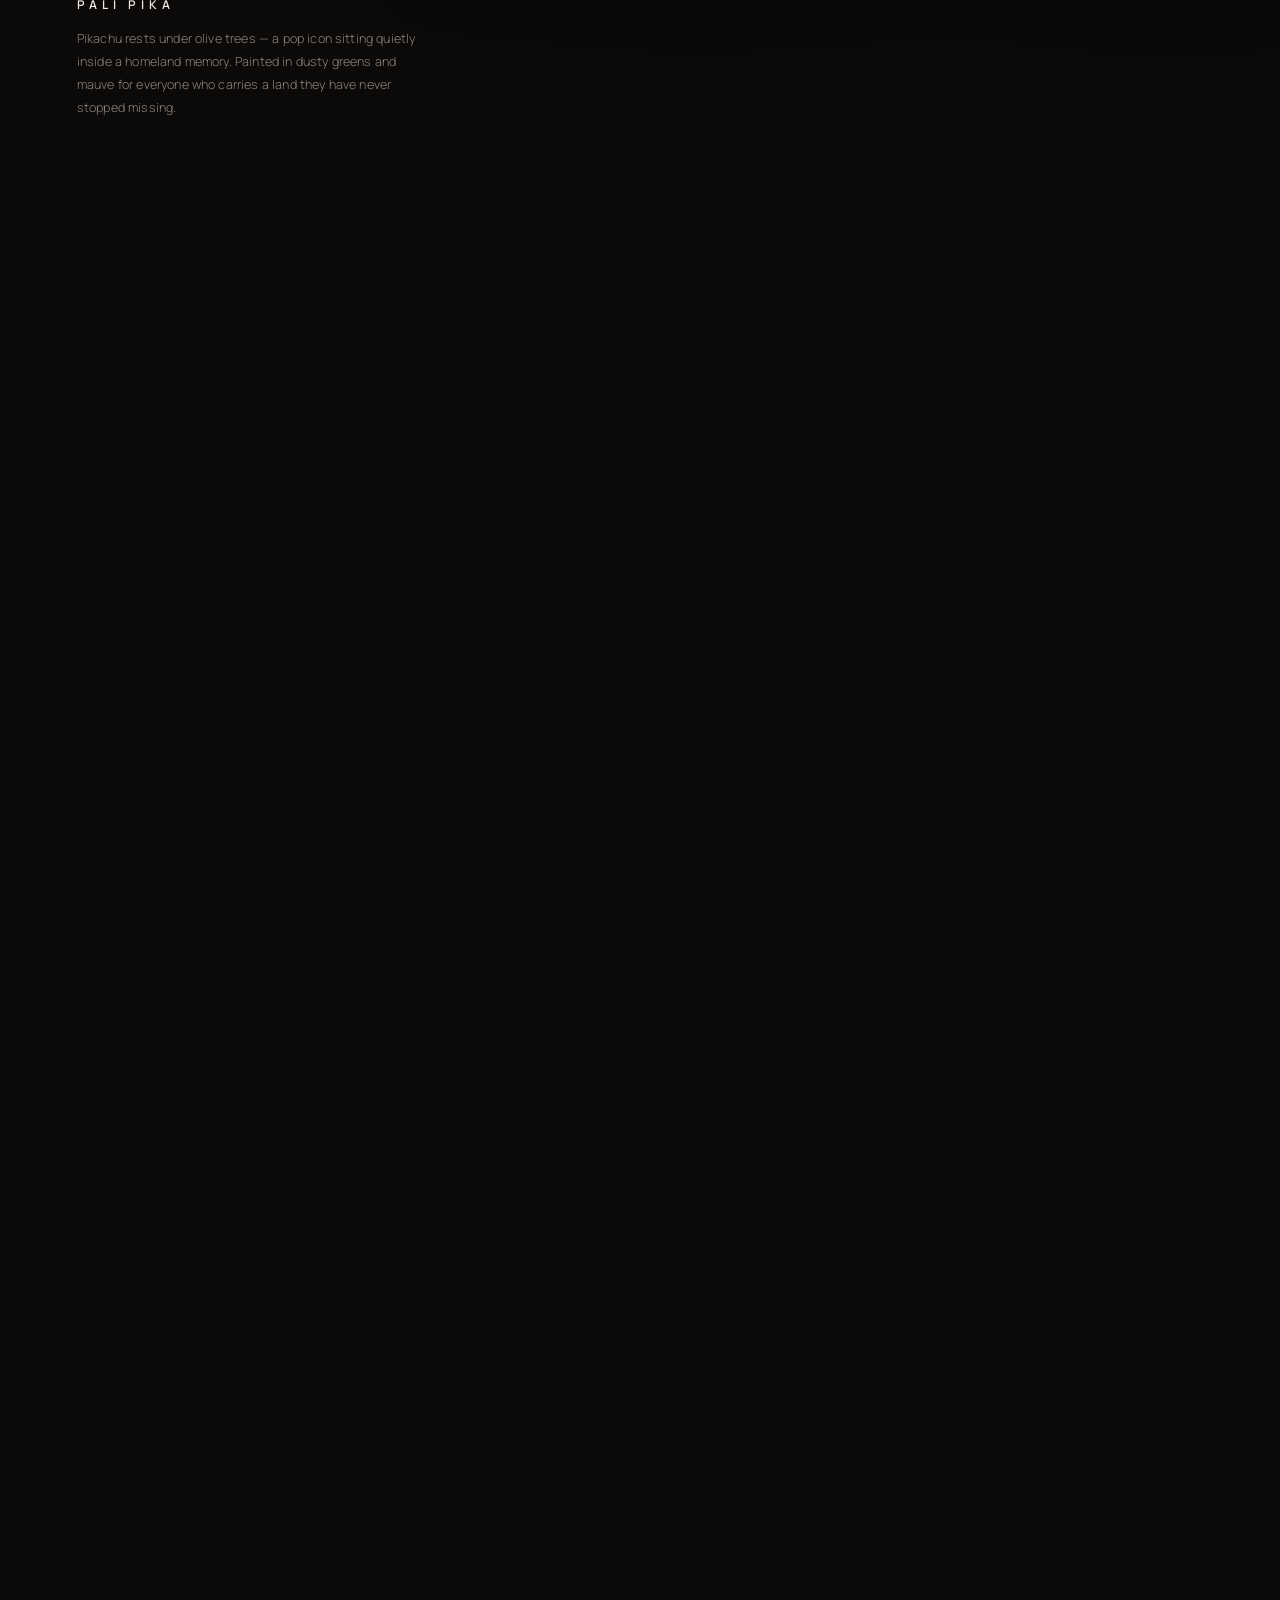
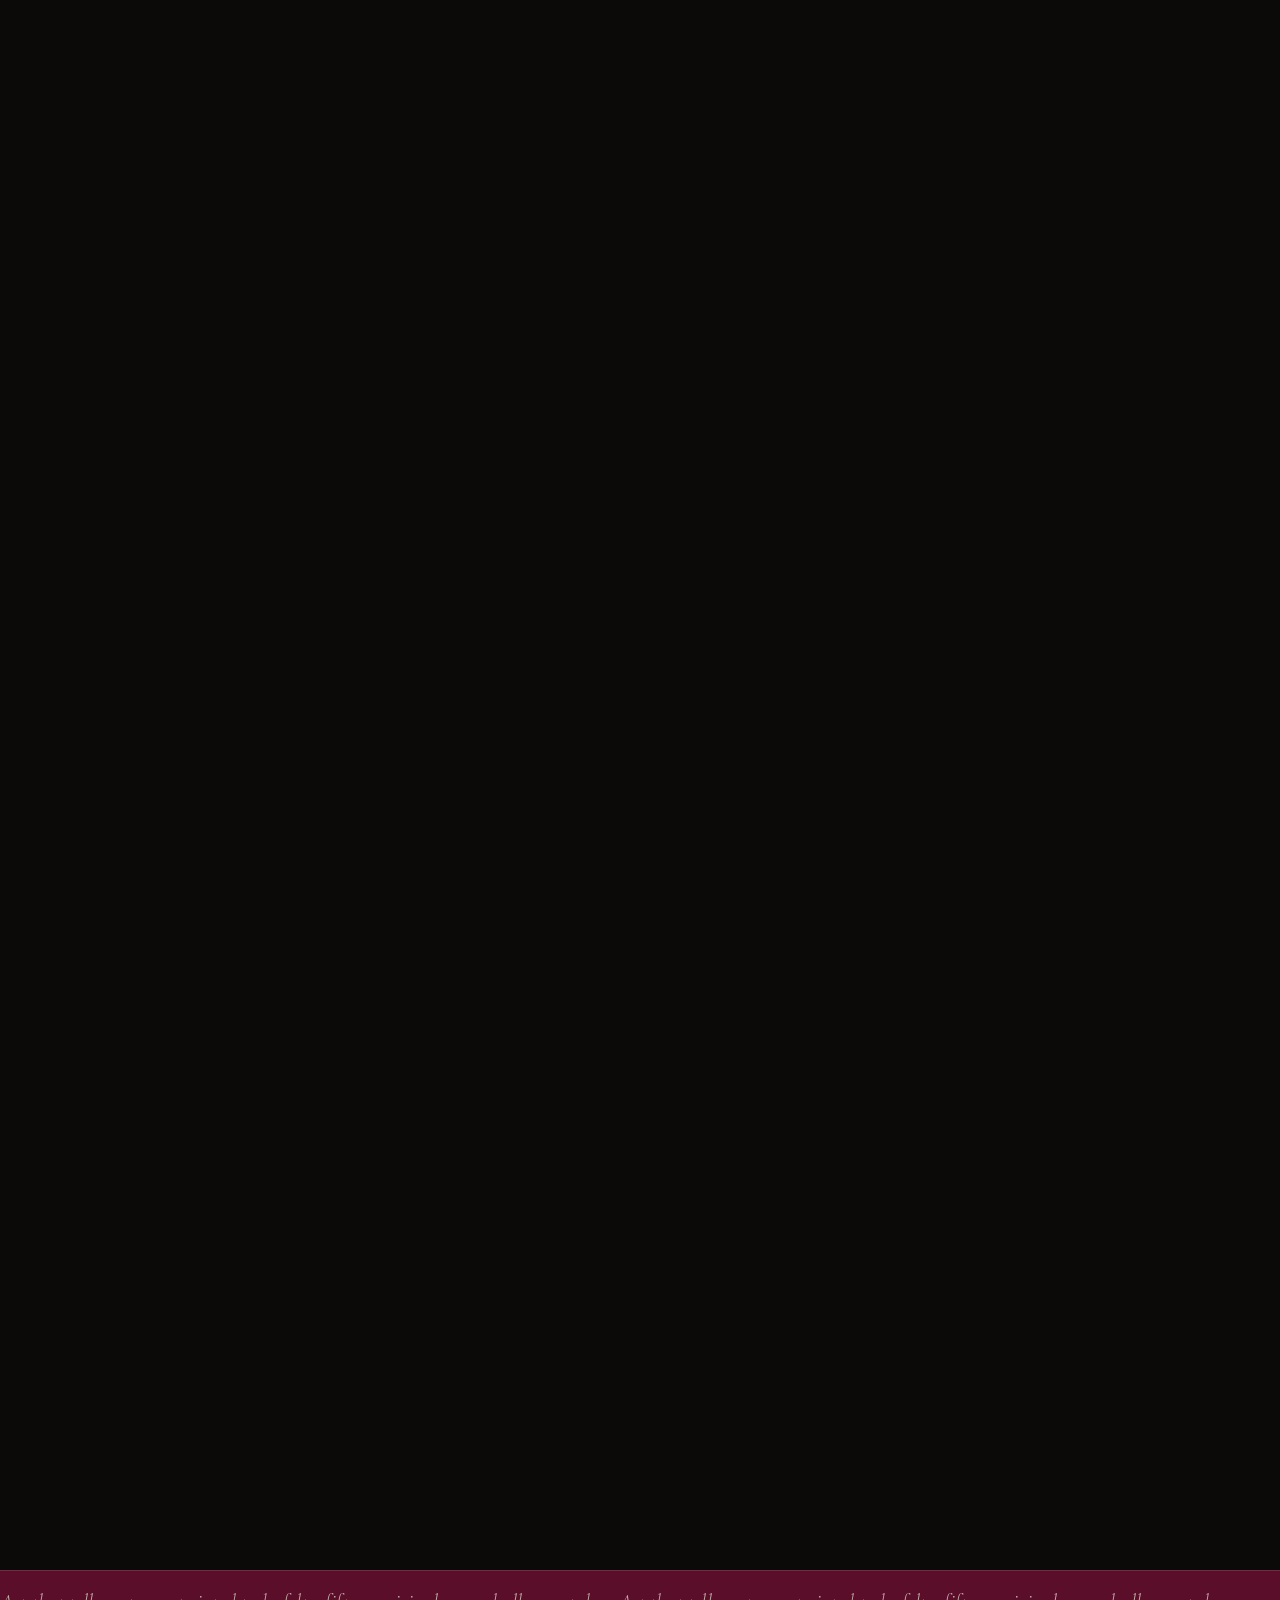
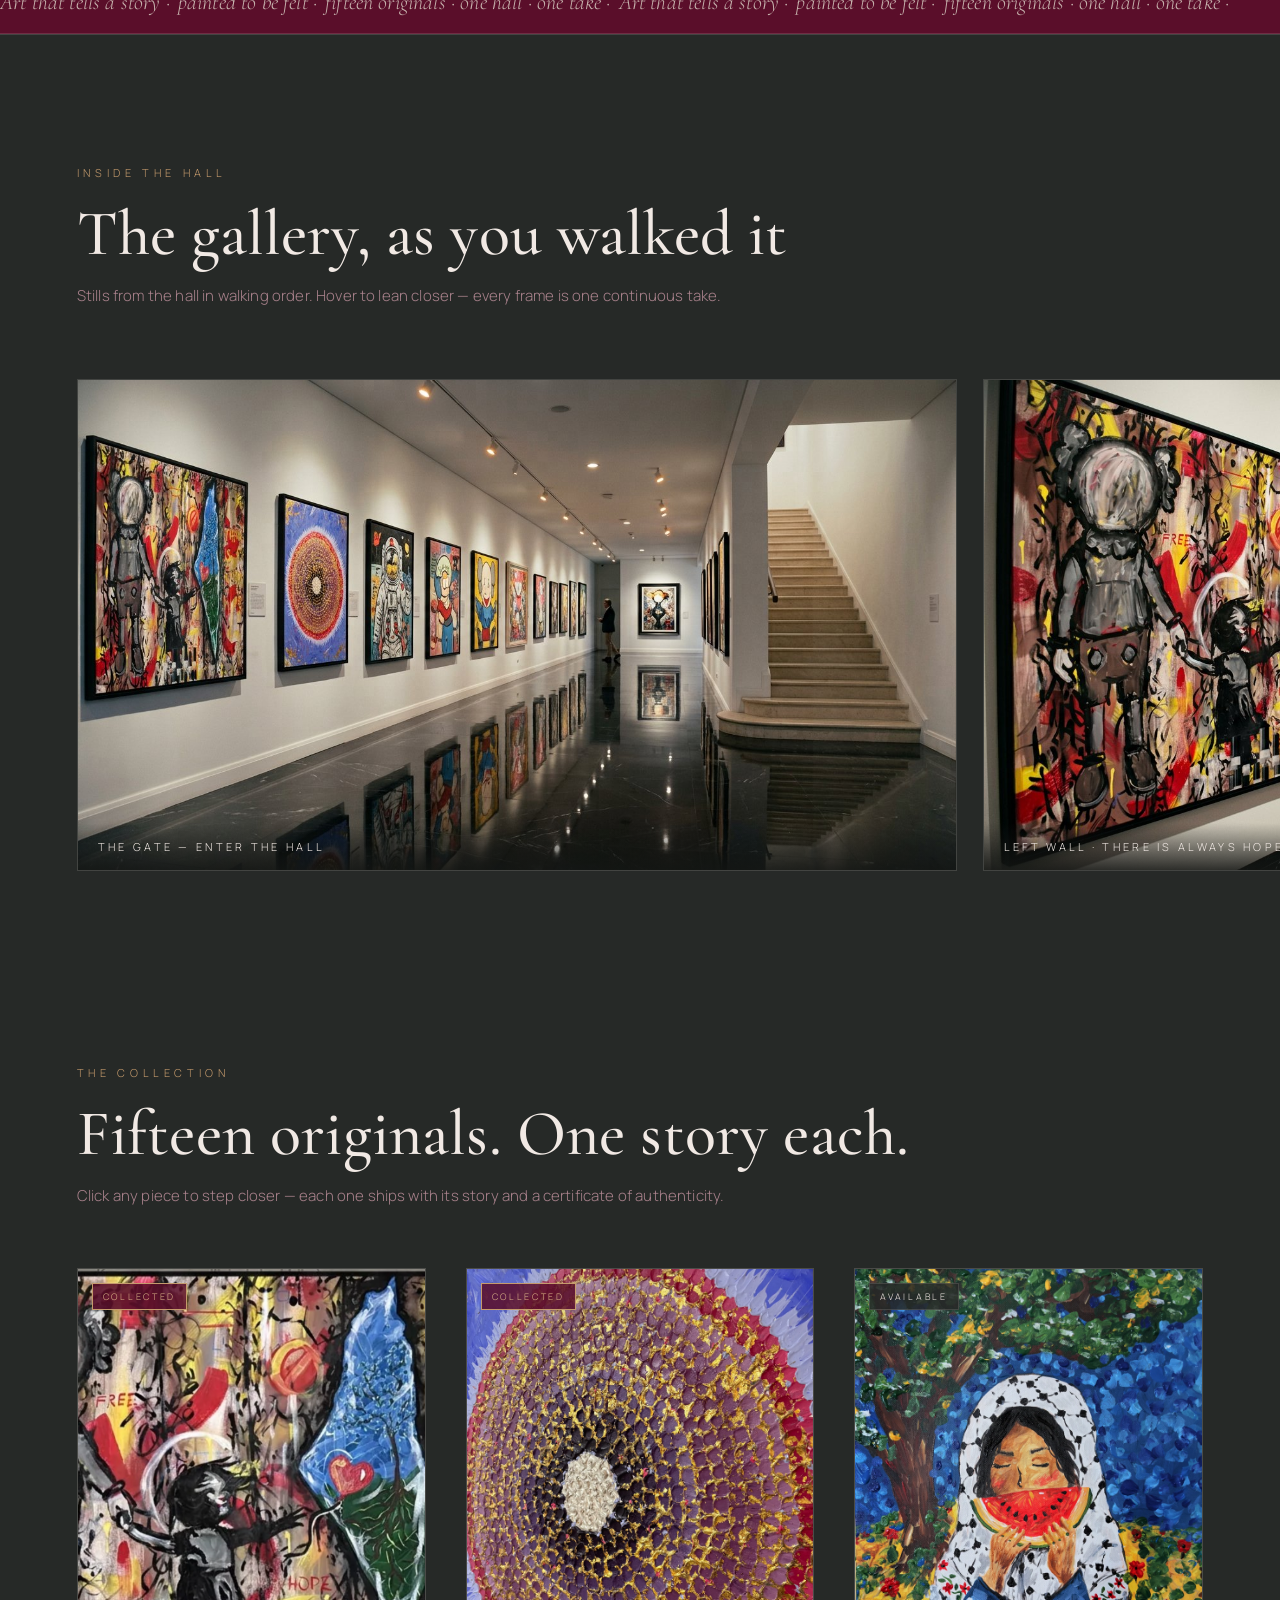
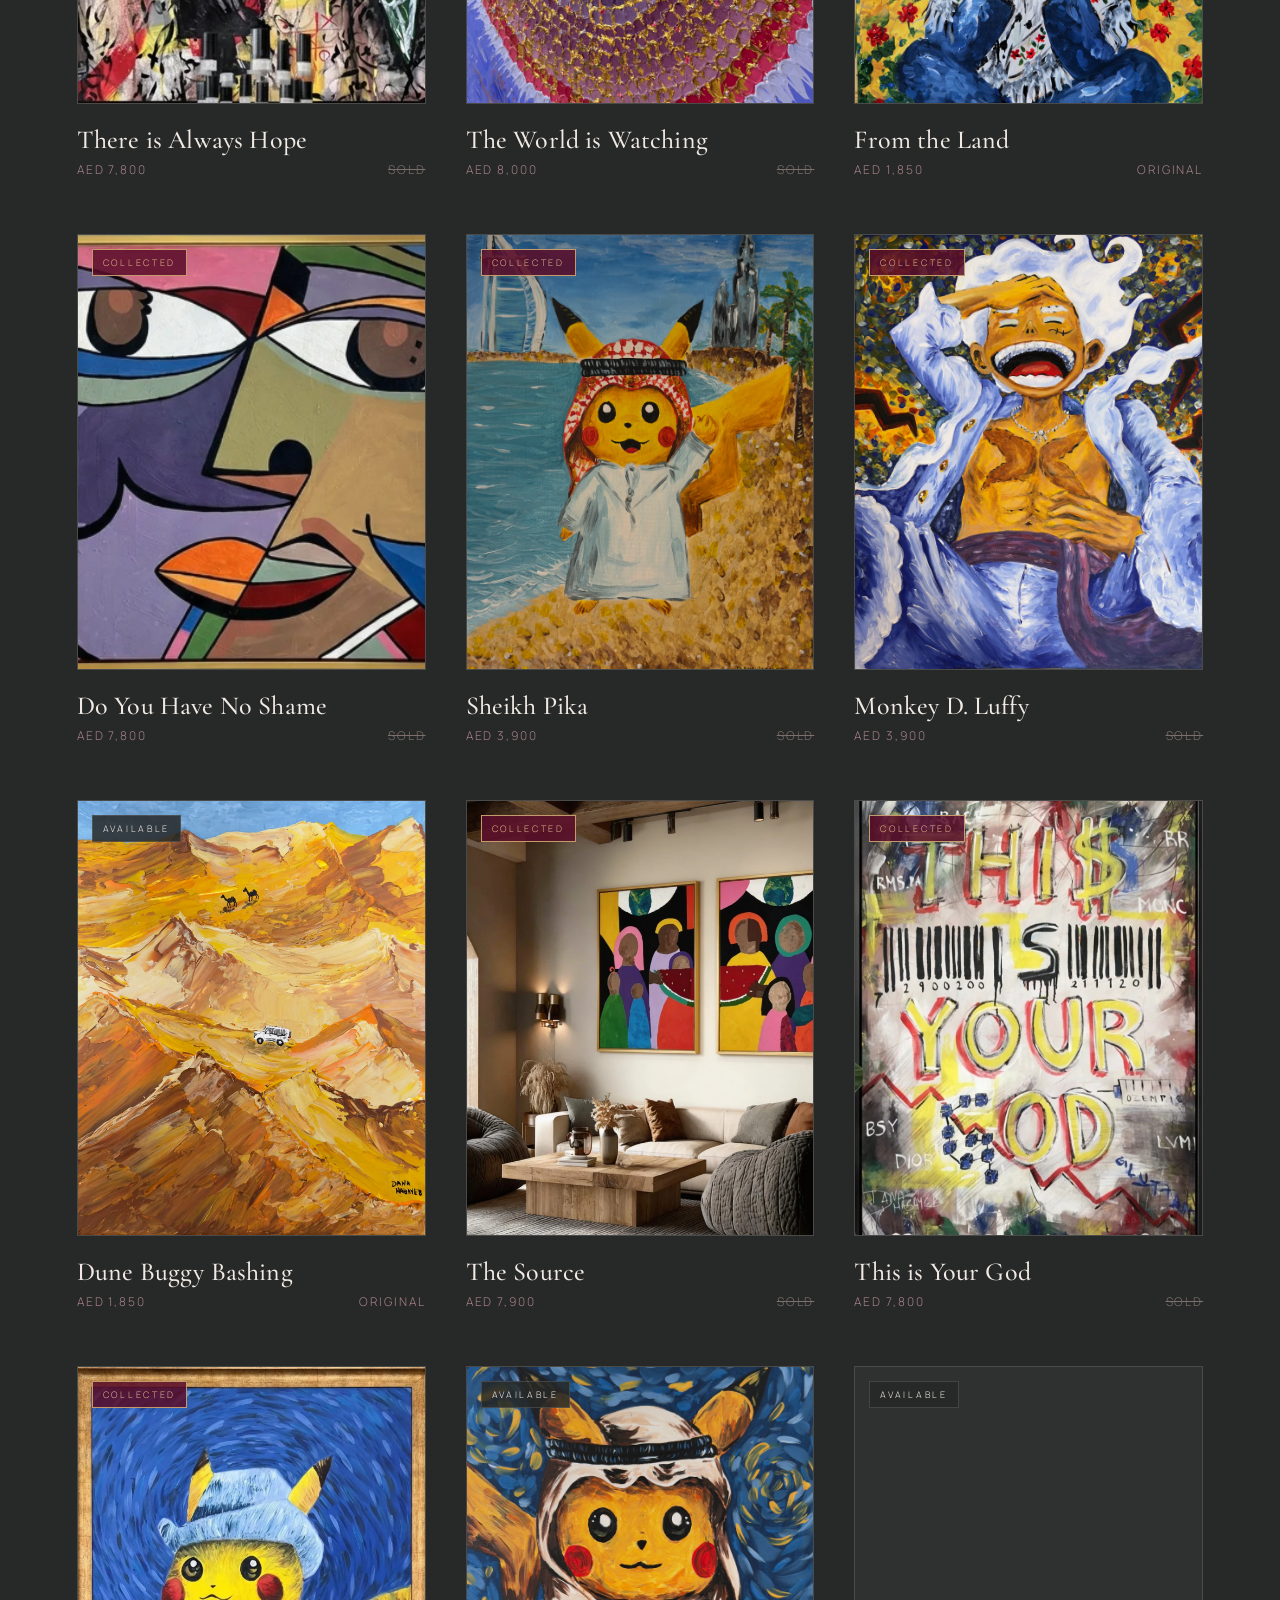
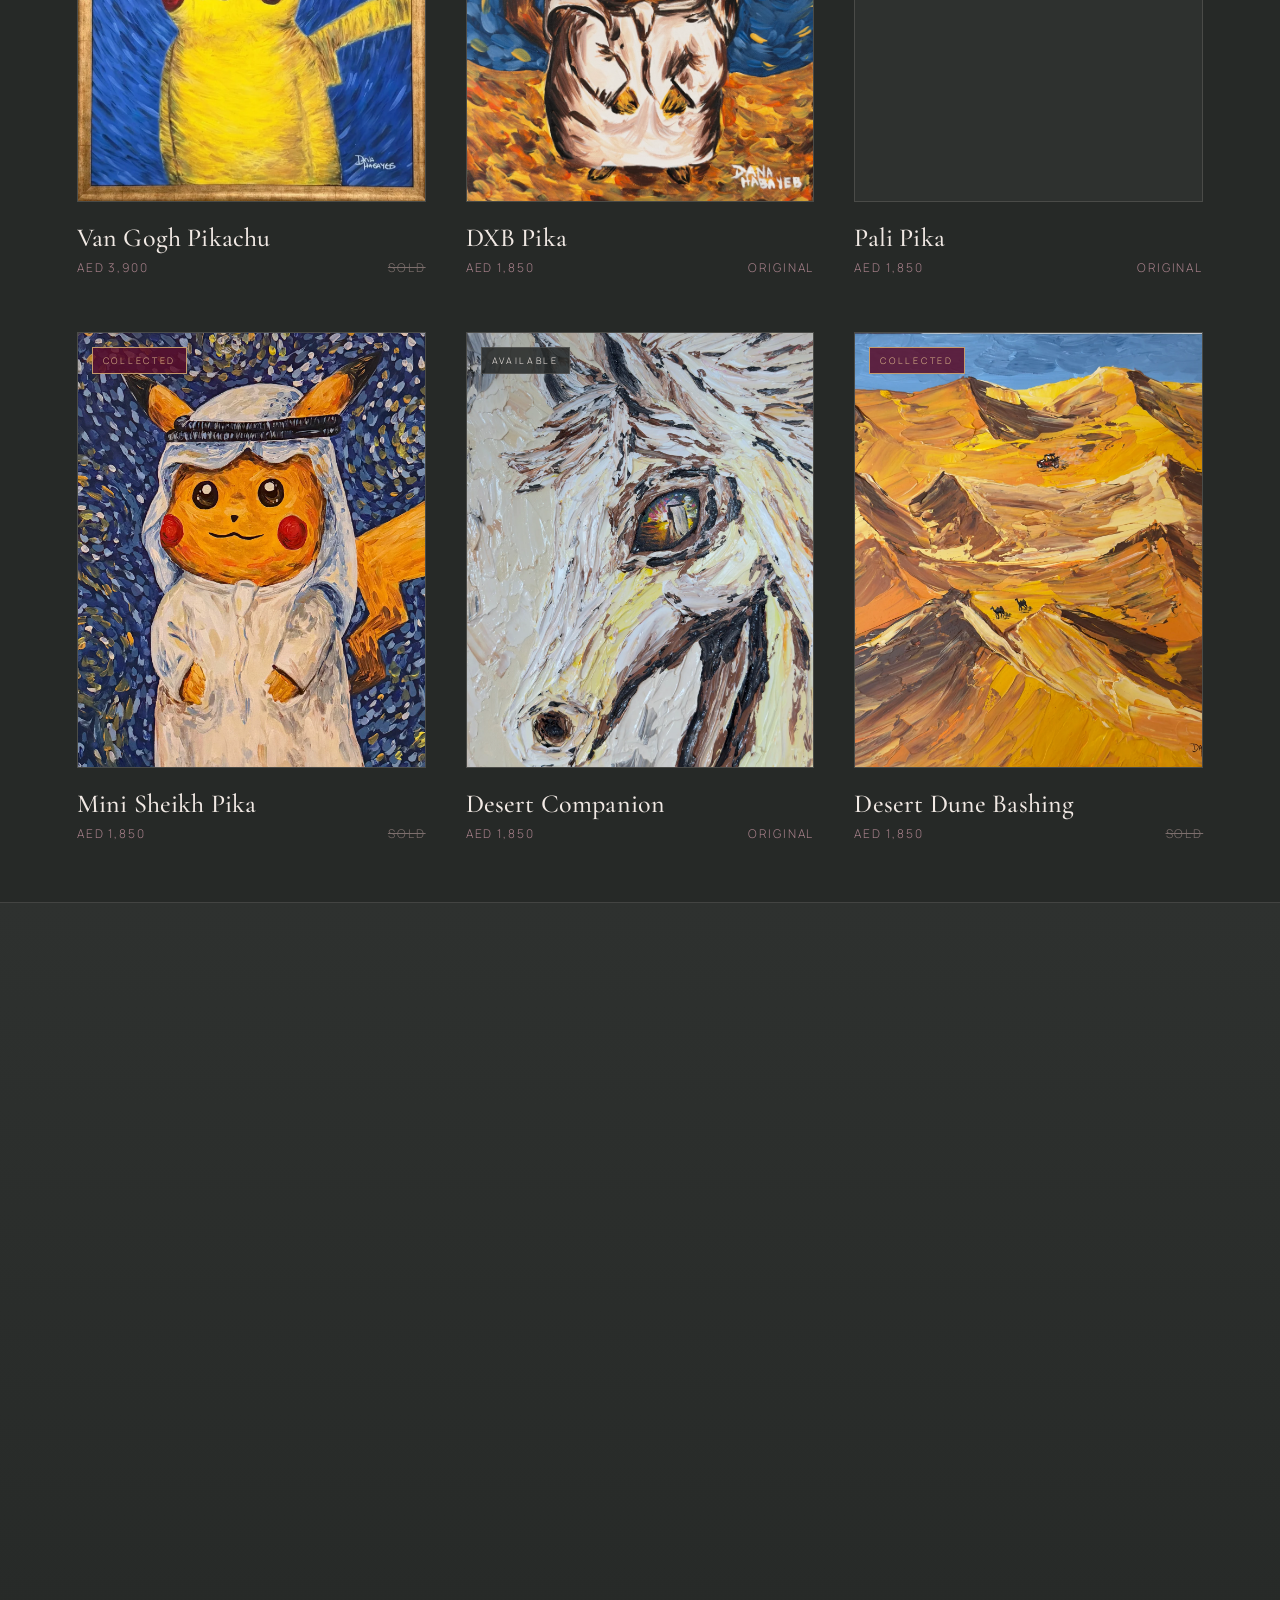
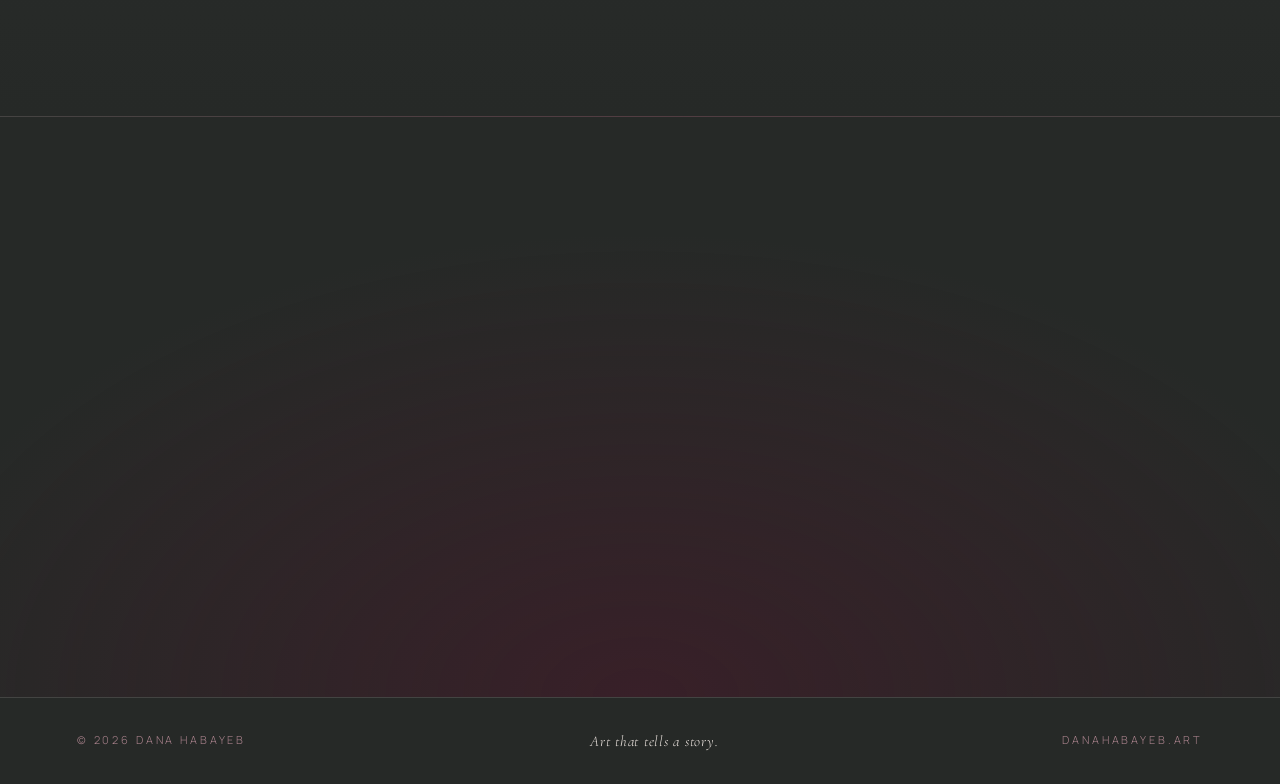
==== commit ff8d30c1: "Hand-built realistic brush loader (writes the name, waits for hero decode); story cards as overlappi" ====
--- a/site/index.html
+++ b/site/index.html
@@ -12,9 +12,41 @@
 </head>
 <body>
 
-<!-- REALISTIC BRUSH LOADER (real painted clip, trimmed to the writing) -->
+<!-- REALISTIC BRUSH LOADER — hand-built, choreographed after the reference clip -->
 <div id="loader">
-  <video id="loaderVid" autoplay muted playsinline preload="auto" src="assets/brush.mp4"></video>
+  <div class="ld-stage">
+    <div class="ld-line ld-1"><span id="ldT1">Art by</span></div>
+    <div class="ld-line ld-2"><span id="ldT2">Dana Habayeb</span></div>
+    <div class="ld-shadow" id="ldShadow"></div>
+    <div class="ld-brush" id="ldBrush" aria-hidden="true">
+      <svg viewBox="0 0 60 196">
+        <defs>
+          <linearGradient id="wood" x1="0" y1="0" x2="1" y2="0">
+            <stop offset="0" stop-color="#7c4a1f"/><stop offset=".3" stop-color="#c98a4b"/>
+            <stop offset=".5" stop-color="#e8b57c"/><stop offset=".72" stop-color="#b06f33"/>
+            <stop offset="1" stop-color="#6f3f18"/>
+          </linearGradient>
+          <linearGradient id="metal" x1="0" y1="0" x2="1" y2="0">
+            <stop offset="0" stop-color="#787878"/><stop offset=".22" stop-color="#f4f4f4"/>
+            <stop offset=".5" stop-color="#c2c2c2"/><stop offset=".78" stop-color="#8a8a8a"/>
+            <stop offset="1" stop-color="#5f5f5f"/>
+          </linearGradient>
+          <linearGradient id="bristle" x1="0" y1="0" x2="0" y2="1">
+            <stop offset="0" stop-color="#7a5433"/><stop offset=".45" stop-color="#43301d"/>
+            <stop offset="1" stop-color="#140c06"/>
+          </linearGradient>
+        </defs>
+        <path d="M23 0h14c3 0 5 2 5 6v80H18V6c0-4 2-5 5-5z" fill="url(#wood)"/>
+        <path d="M26 4v78" stroke="#f6d3a4" stroke-width="2" opacity=".5"/>
+        <rect x="16" y="86" width="28" height="34" rx="5" fill="url(#metal)"/>
+        <rect x="16" y="92" width="28" height="2.4" fill="#6e6e6e" opacity=".55"/>
+        <rect x="16" y="110" width="28" height="2.4" fill="#6e6e6e" opacity=".55"/>
+        <path d="M18 118h24c0 20-4 38-8 52-2 7-6 7-8 0-4-14-8-32-8-52z" fill="url(#bristle)"/>
+        <path d="M24 122c0 18 2 34 4 44M34 122c0 18-2 34-4 44" stroke="#241a10" stroke-width="1.2" opacity=".7" fill="none"/>
+        <path d="M27 168c1 8 5 8 6 0l-1 14c-1 5-4 5-5 0z" fill="#0d0703"/>
+      </svg>
+    </div>
+  </div>
 </div>
 
 <div class="grain" aria-hidden="true"></div>
--- a/site/css/style.css
+++ b/site/css/style.css
@@ -20,11 +20,20 @@
   animation:grain 7s steps(8) infinite}
 @keyframes grain{0%{transform:translate(0,0)}25%{transform:translate(-2%,3%)}50%{transform:translate(3%,-2%)}75%{transform:translate(-3%,-3%)}100%{transform:translate(2,2)}}
 
-/* ---------- realistic brush loader (video) ---------- */
+/* ---------- realistic brush loader (hand-built, after the reference clip) ---------- */
 #loader{position:fixed;inset:0;z-index:100;background:#ECEBE9;display:flex;align-items:center;justify-content:center;
-  transition:opacity .9s ease,visibility .9s}
-#loader video{width:min(74vw,780px);height:auto}
-#loader.done{opacity:0;visibility:hidden;pointer-events:none}
+  overflow:hidden;transition:transform 1s cubic-bezier(.76,0,.24,1)}
+#loader.done{transform:translateY(-100%)}
+.ld-stage{position:relative;width:min(640px,88vw);height:230px}
+.ld-line{font-family:var(--script);color:#1a1a1a;line-height:1.15;text-align:center}
+.ld-line span{display:inline-block;clip-path:inset(-30% 100% -30% -5%)}
+.ld-1{font-size:clamp(24px,4vw,34px)}
+.ld-2{font-size:clamp(54px,10vw,92px)}
+.ld-shadow{position:absolute;left:0;top:0;width:74px;height:16px;border-radius:50%;opacity:0;
+  background:radial-gradient(closest-side,rgba(0,0,0,.38),transparent);filter:blur(3px)}
+.ld-brush{position:absolute;left:0;top:0;width:64px;height:208px;opacity:0;will-change:transform;
+  filter:drop-shadow(0 8px 16px rgba(0,0,0,.22))}
+.ld-brush svg{width:100%;height:100%}
 
 /* ---------- nav ---------- */
 #nav{position:fixed;top:0;left:0;right:0;z-index:50;display:flex;justify-content:space-between;align-items:center;
@@ -56,7 +65,9 @@
 .scatter{position:absolute;inset:0;z-index:1}
 .scatter figure{position:absolute;left:var(--x);top:var(--y);width:var(--w);transform:translate(-50%,-50%) translate3d(var(--px,0px),var(--py,0px),0);
   background:#fff;padding:5px 5px 5px;box-shadow:0 16px 40px rgba(38,41,39,.14);
-  animation:floaty 6s ease-in-out infinite alternate;animation-delay:var(--d)}
+  animation:floaty 6s ease-in-out infinite alternate;animation-delay:var(--d);
+  opacity:0;transition:opacity .9s ease var(--fd,0s)}
+body.loaded .scatter figure{opacity:1}
 .scatter figure img{width:100%;aspect-ratio:1;object-fit:cover}
 .scatter figure.slot{visibility:hidden}
 .scatter figure figcaption{position:absolute;left:0;right:0;bottom:-22px;font-size:8px;letter-spacing:.3em;text-transform:uppercase;color:#8a7a74;white-space:nowrap}
@@ -103,10 +114,13 @@
 #storyBody{color:rgba(241,233,228,.55);font-size:12.5px;line-height:1.85;margin-top:14px}
 .story-info.swap{animation:capin .7s cubic-bezier(.19,1,.22,1)}
 @keyframes capin{from{opacity:0;transform:translateY(24px)}to{opacity:1;transform:none}}
-.story-stack{position:absolute;left:0;top:50%;transform:translateY(-50%);display:flex;align-items:center;gap:5vw;
-  padding-left:40vw;padding-right:10vw;will-change:transform}
+.story-stack{position:absolute;left:0;top:50%;transform:translateY(-50%);display:flex;align-items:center;
+  padding-left:16vw;padding-right:14vw;will-change:transform}
 .story-card{flex:0 0 auto;width:min(26vw,330px);aspect-ratio:3/4;position:relative;border-radius:16px;overflow:hidden;
-  border:2px solid rgba(255,255,255,.9);transform:rotate(var(--r));box-shadow:0 30px 70px rgba(0,0,0,.55)}
+  margin-left:-8vw;border:2px solid rgba(255,255,255,.9);box-shadow:0 30px 70px rgba(0,0,0,.55);
+  transform:rotate(var(--r)) scale(.9);filter:brightness(.55);z-index:1;
+  transition:transform .8s cubic-bezier(.22,1,.36,1),filter .8s ease}
+.story-card.active{transform:rotate(0deg) scale(1);filter:brightness(1);z-index:6}
 .story-card img{width:100%;height:100%;object-fit:cover}
 .story-card b{position:absolute;left:16px;bottom:14px;color:#fff;font-size:10px;letter-spacing:.3em;text-transform:uppercase;
   text-shadow:0 2px 12px rgba(0,0,0,.8);font-weight:600}
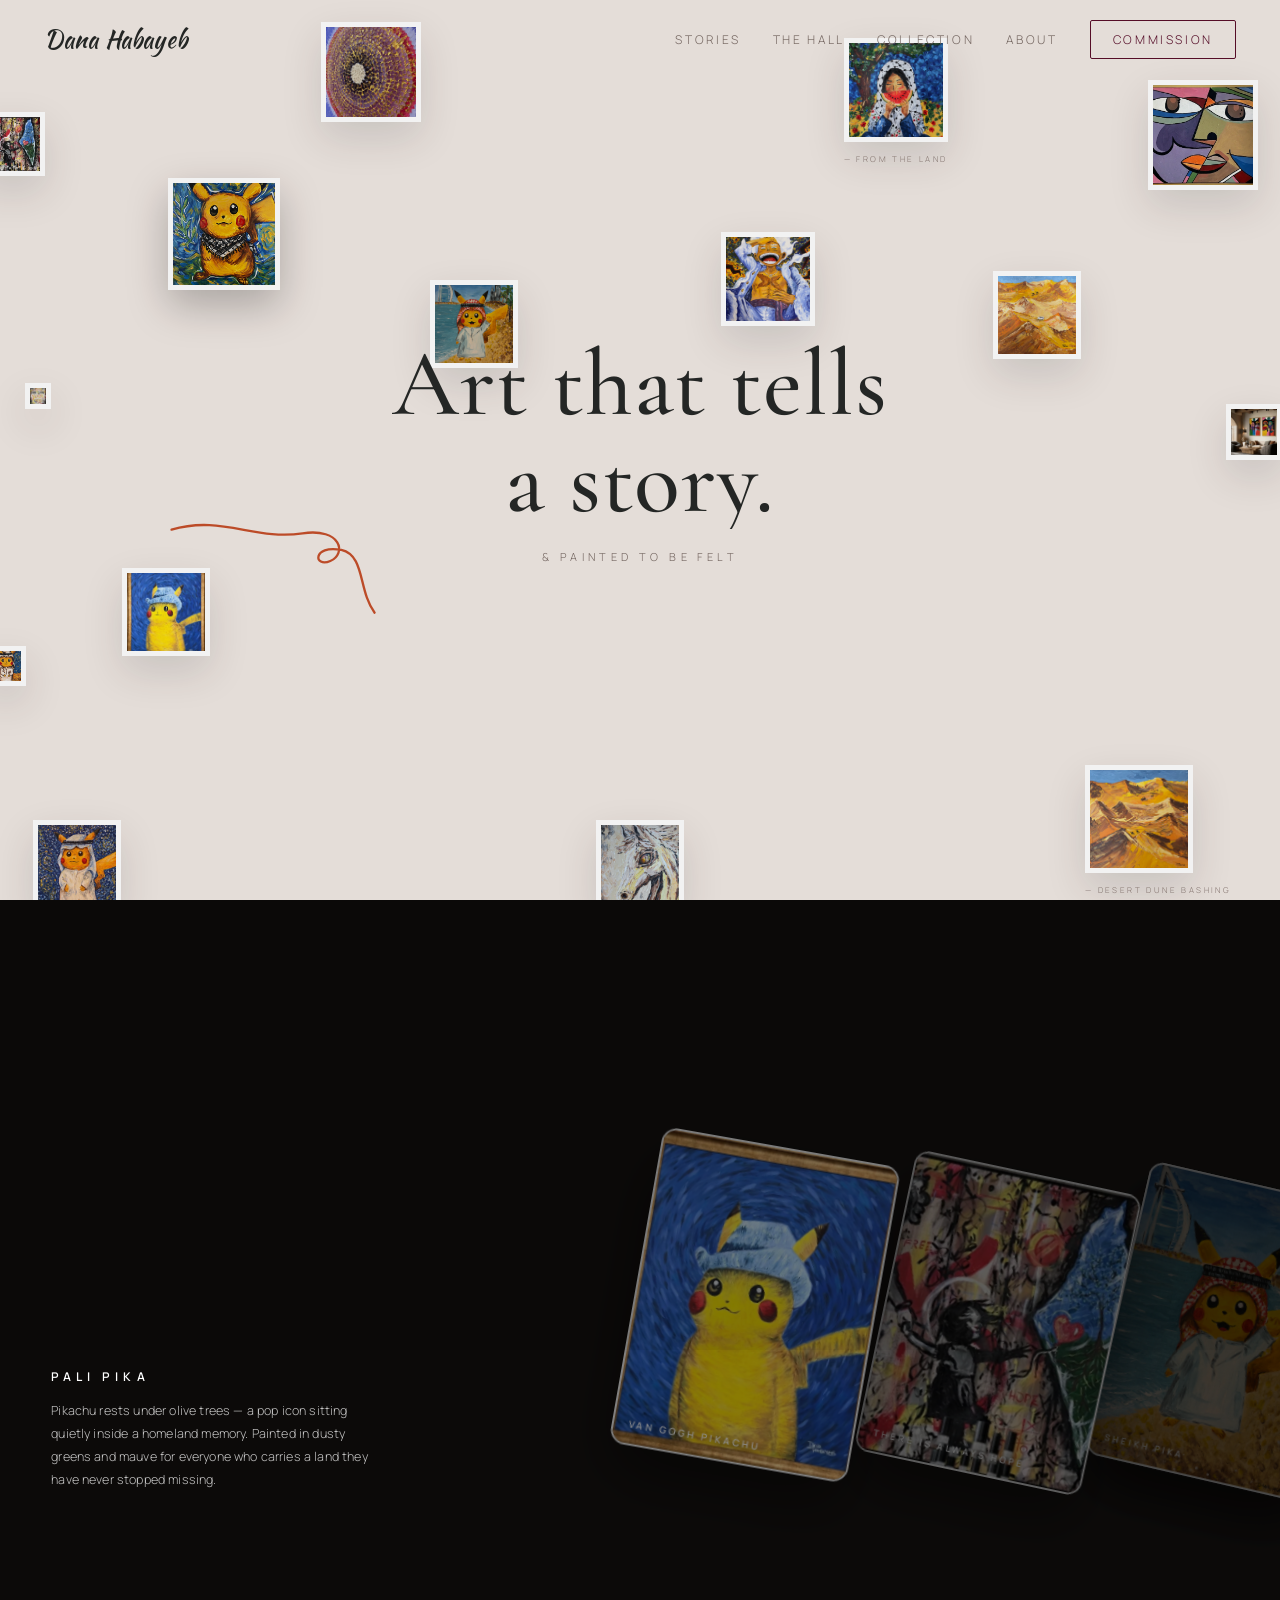
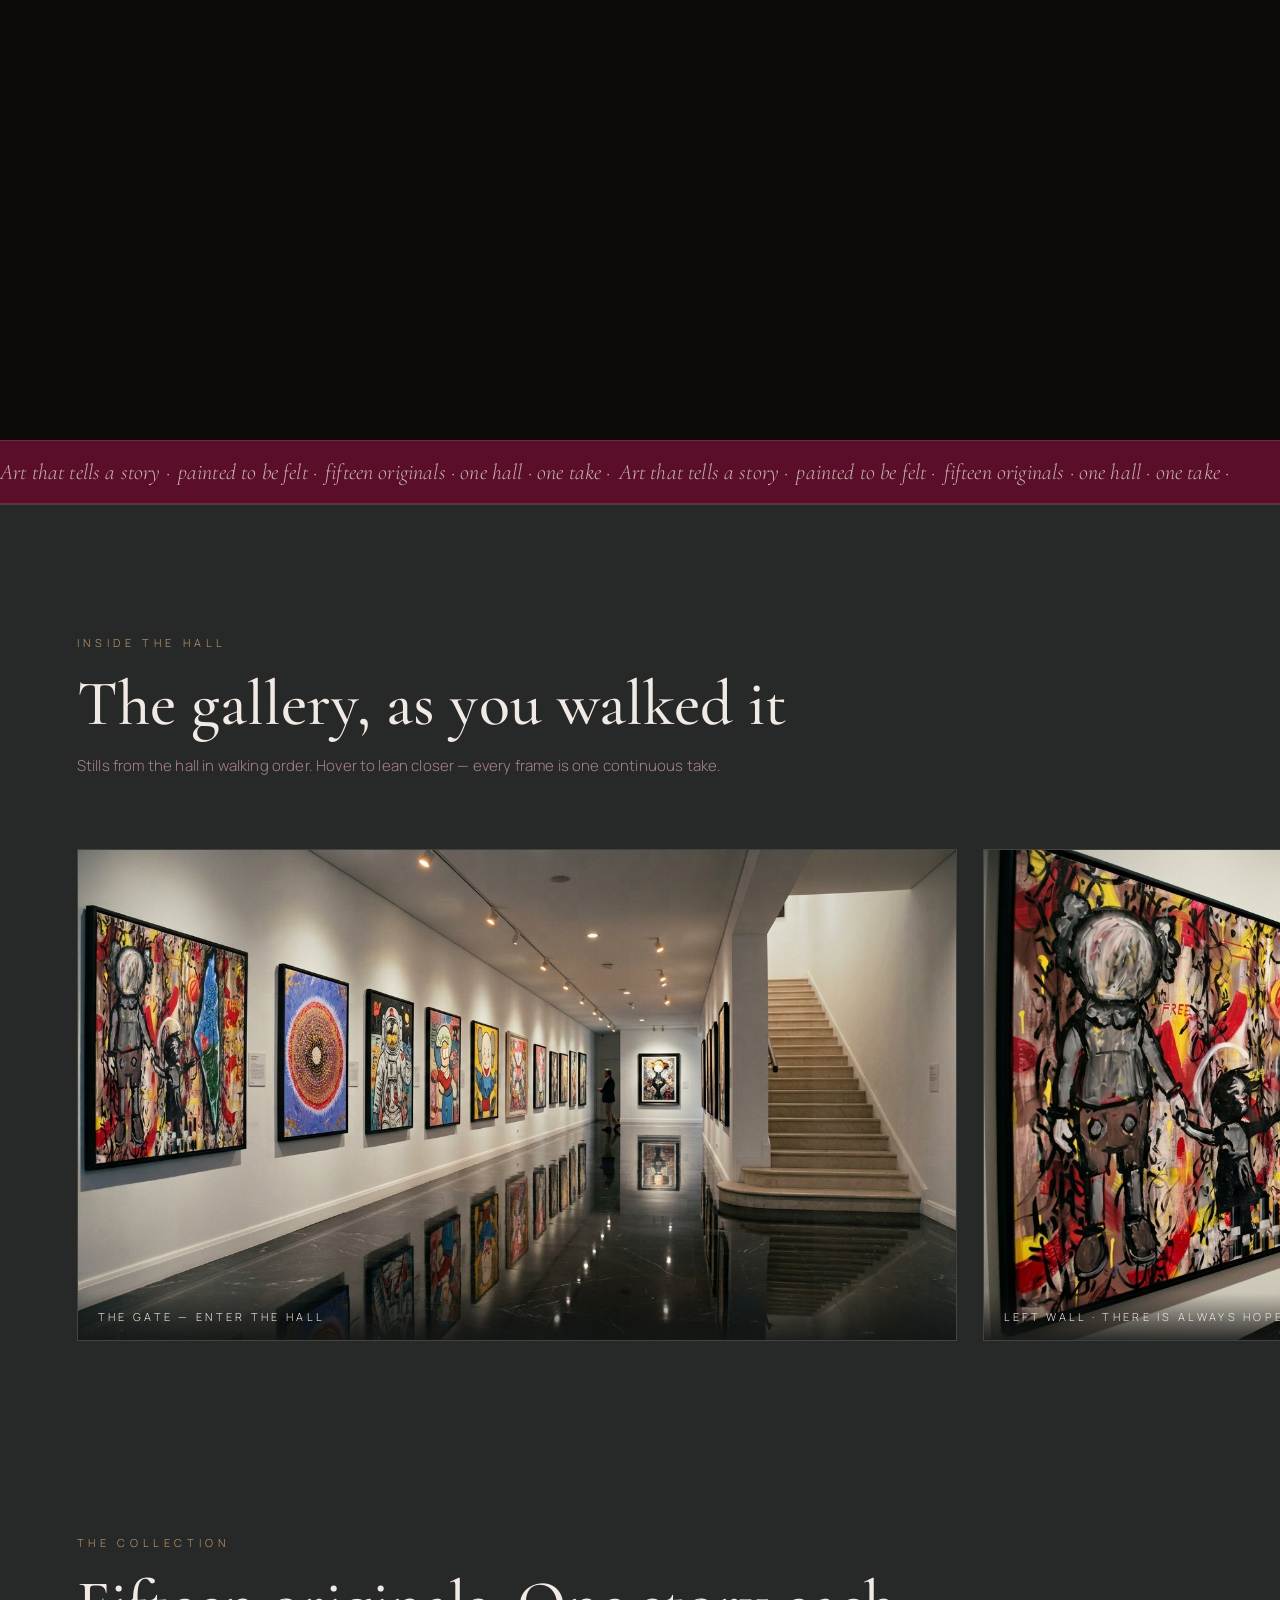
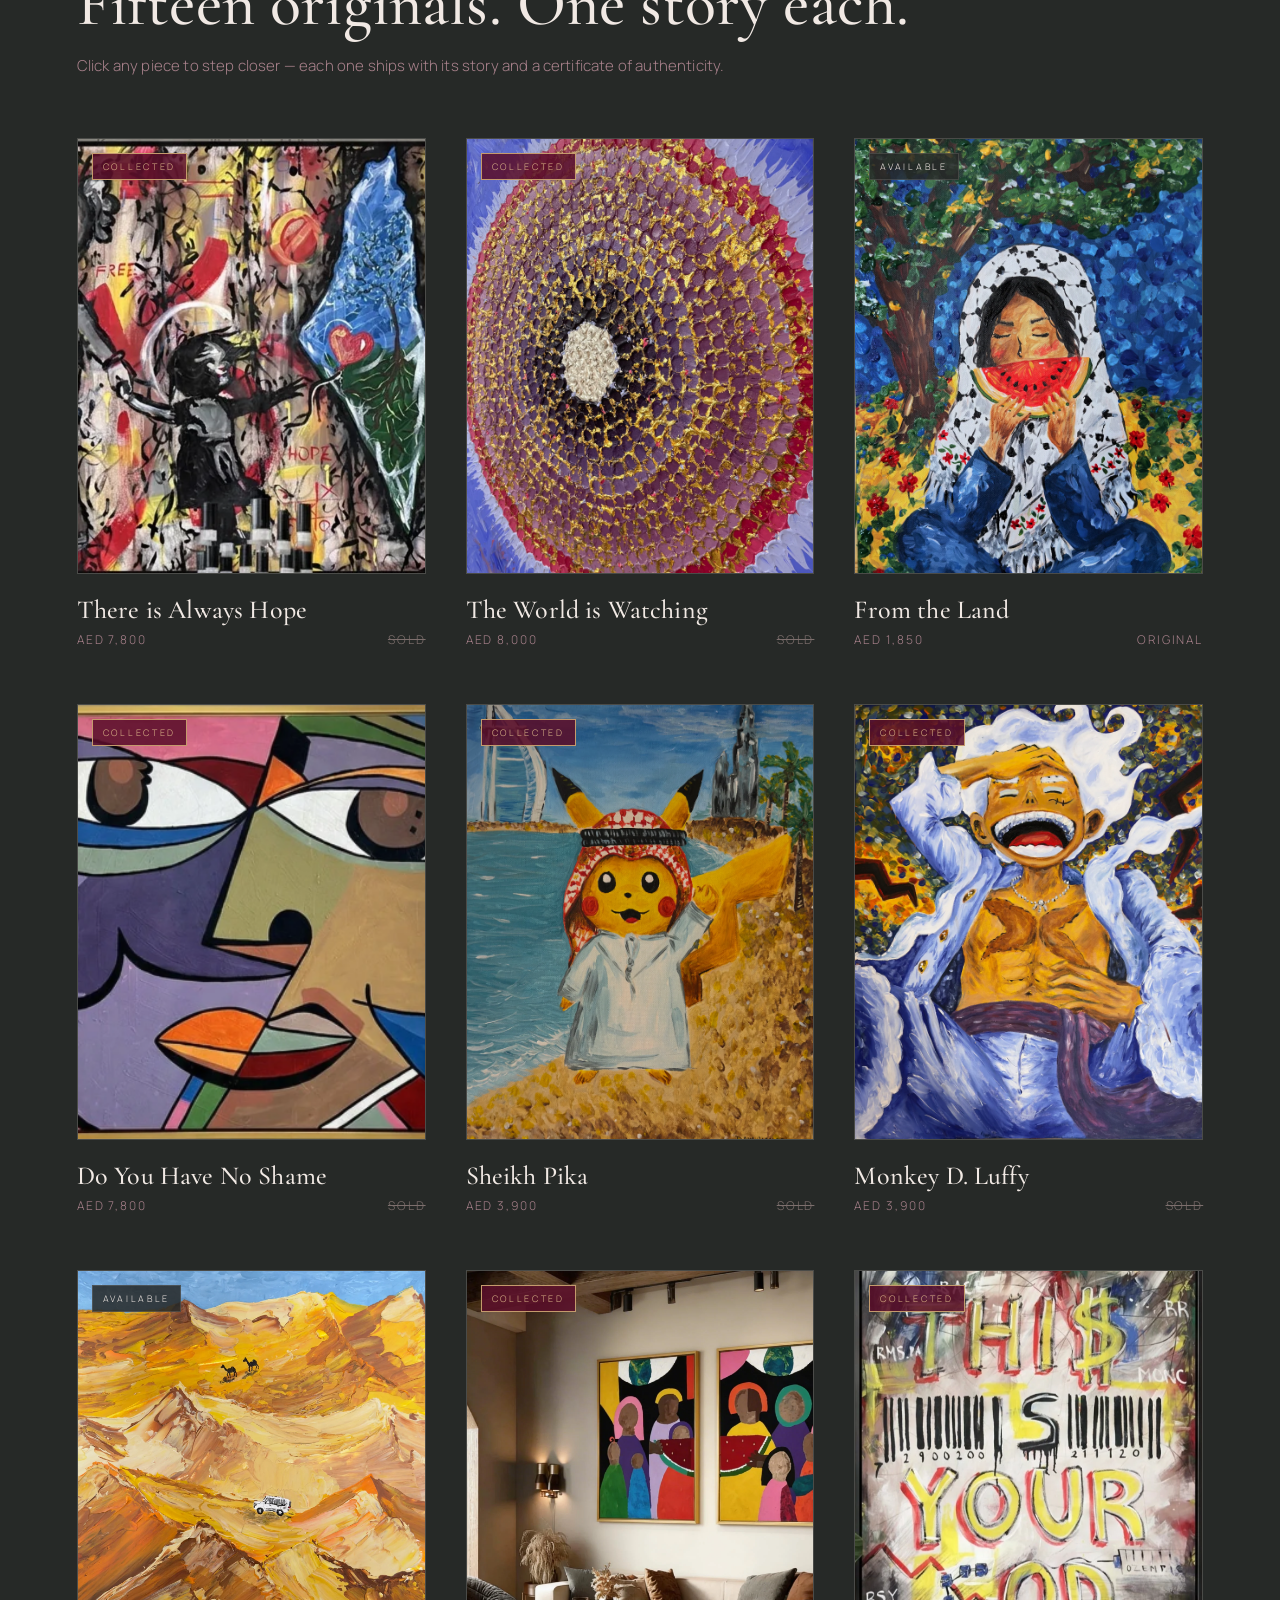
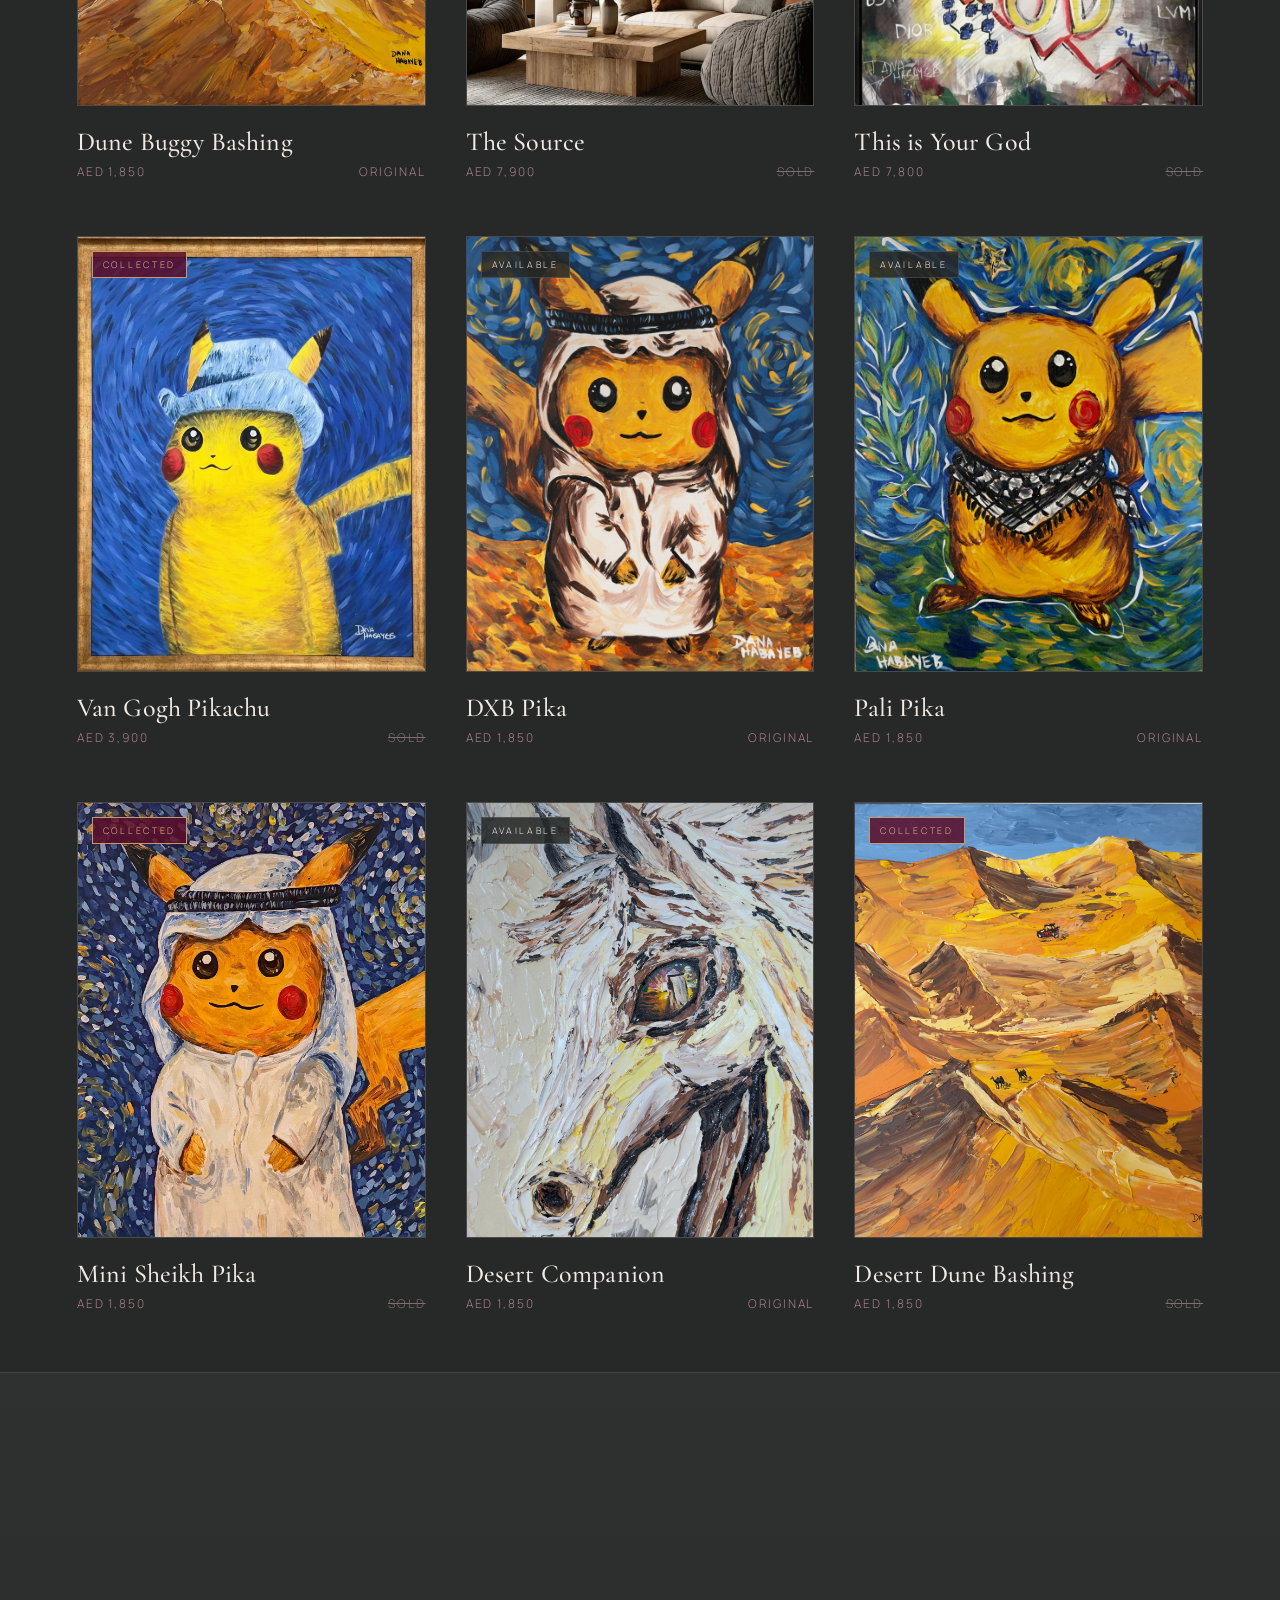
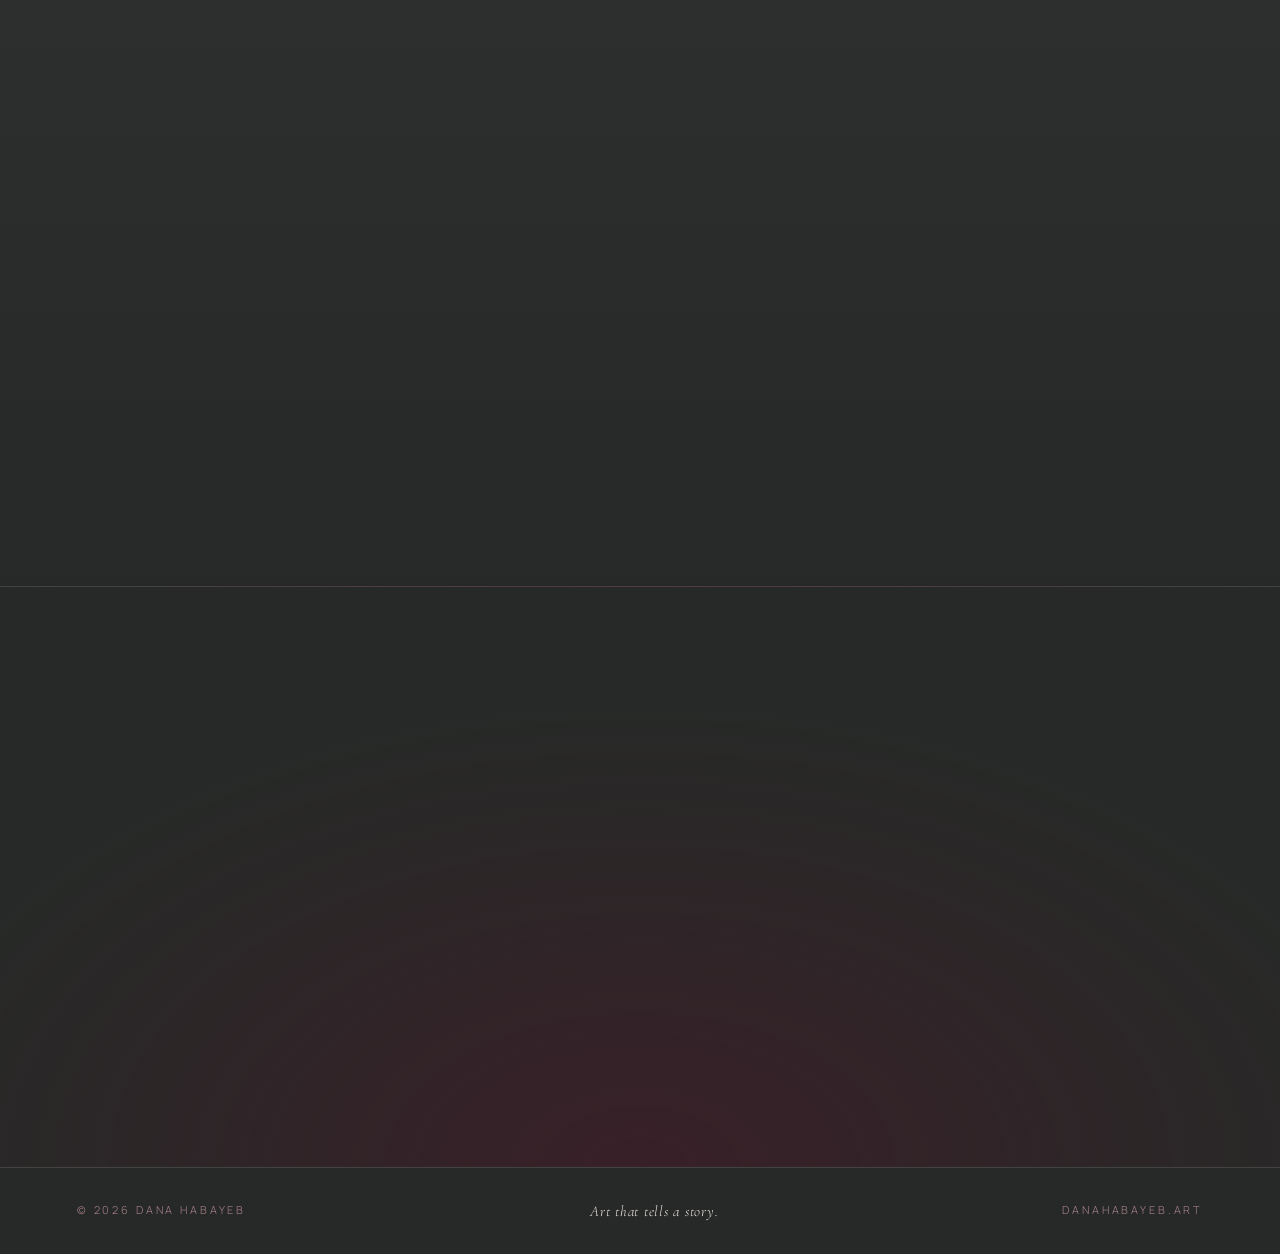
==== commit 63a8979c: "Typewriter loader; hero cleaned to her wording; second section: one-by-one card choreography per ref" ====
--- a/site/index.html
+++ b/site/index.html
@@ -12,40 +12,11 @@
 </head>
 <body>
 
-<!-- REALISTIC BRUSH LOADER — hand-built, choreographed after the reference clip -->
+<!-- TYPEWRITER LOADER — types the brand while hero images decode -->
 <div id="loader">
-  <div class="ld-stage">
-    <div class="ld-line ld-1"><span id="ldT1">Art by</span></div>
-    <div class="ld-line ld-2"><span id="ldT2">Dana Habayeb</span></div>
-    <div class="ld-shadow" id="ldShadow"></div>
-    <div class="ld-brush" id="ldBrush" aria-hidden="true">
-      <svg viewBox="0 0 60 196">
-        <defs>
-          <linearGradient id="wood" x1="0" y1="0" x2="1" y2="0">
-            <stop offset="0" stop-color="#7c4a1f"/><stop offset=".3" stop-color="#c98a4b"/>
-            <stop offset=".5" stop-color="#e8b57c"/><stop offset=".72" stop-color="#b06f33"/>
-            <stop offset="1" stop-color="#6f3f18"/>
-          </linearGradient>
-          <linearGradient id="metal" x1="0" y1="0" x2="1" y2="0">
-            <stop offset="0" stop-color="#787878"/><stop offset=".22" stop-color="#f4f4f4"/>
-            <stop offset=".5" stop-color="#c2c2c2"/><stop offset=".78" stop-color="#8a8a8a"/>
-            <stop offset="1" stop-color="#5f5f5f"/>
-          </linearGradient>
-          <linearGradient id="bristle" x1="0" y1="0" x2="0" y2="1">
-            <stop offset="0" stop-color="#7a5433"/><stop offset=".45" stop-color="#43301d"/>
-            <stop offset="1" stop-color="#140c06"/>
-          </linearGradient>
-        </defs>
-        <path d="M23 0h14c3 0 5 2 5 6v80H18V6c0-4 2-5 5-5z" fill="url(#wood)"/>
-        <path d="M26 4v78" stroke="#f6d3a4" stroke-width="2" opacity=".5"/>
-        <rect x="16" y="86" width="28" height="34" rx="5" fill="url(#metal)"/>
-        <rect x="16" y="92" width="28" height="2.4" fill="#6e6e6e" opacity=".55"/>
-        <rect x="16" y="110" width="28" height="2.4" fill="#6e6e6e" opacity=".55"/>
-        <path d="M18 118h24c0 20-4 38-8 52-2 7-6 7-8 0-4-14-8-32-8-52z" fill="url(#bristle)"/>
-        <path d="M24 122c0 18 2 34 4 44M34 122c0 18-2 34-4 44" stroke="#241a10" stroke-width="1.2" opacity=".7" fill="none"/>
-        <path d="M27 168c1 8 5 8 6 0l-1 14c-1 5-4 5-5 0z" fill="#0d0703"/>
-      </svg>
-    </div>
+  <div class="type-wrap">
+    <p class="type-line t1"><span id="typeL1"></span><i class="caret" id="caret1"></i></p>
+    <p class="type-line t2"><span id="typeL2"></span><i class="caret off" id="caret2"></i></p>
   </div>
 </div>
 
@@ -72,10 +43,9 @@
   <section class="hero">
     <div class="scatter" id="scatter" aria-hidden="true"></div>
     <div class="hero-center">
-      <p class="hero-kicker reveal">Original acrylics · Dubai</p>
       <h1 class="hero-head reveal-lines" aria-label="Art that tells a story">
-        <span><i>Art That Tells</i></span>
-        <span><i>A Story</i></span>
+        <span><i>Art that tells</i></span>
+        <span><i>a story.</i></span>
       </h1>
       <p class="hero-micro reveal">&amp; painted to be felt</p>
     </div>
@@ -83,16 +53,7 @@
       <path id="scribblePath" d="M6 18 C 60 2, 96 30, 148 22 C 190 16, 196 44, 178 52 C 160 60, 158 34, 190 40 C 216 46, 208 84, 226 108"
         fill="none" stroke="#C7502B" stroke-width="2.5" stroke-linecap="round"/>
     </svg>
-    <div class="orbit" aria-hidden="true">
-      <svg viewBox="0 0 120 120">
-        <defs><path id="orbitPath" d="M60,60 m-46,0 a46,46 0 1,1 92,0 a46,46 0 1,1 -92,0"/></defs>
-        <text><textPath href="#orbitPath">SUBMIT YOUR STORY — COMMISSION HER — SUBMIT YOUR STORY —</textPath></text>
-      </svg>
-      <i>✳</i>
-    </div>
-    <a href="#stories" class="scroll-cue dark-cue reveal"><span></span>See the stories</a>
   </section>
-  <div class="cursor" id="cursor" aria-hidden="true">✳</div>
 
   <!-- the traveling artwork: hero → stories → its place in the collection -->
   <figure class="traveler" id="traveler" aria-hidden="true"><img src="../image-4.png" alt=""></figure>
@@ -100,7 +61,6 @@
   <!-- SECOND SECTION — pinned, scroll-driven story cards -->
   <section id="stories" aria-label="Stories behind the paintings">
     <div class="stories-sticky">
-      <p class="ghost" id="ghostText">Every canvas tells a story<br>and becomes a part of you</p>
       <div class="story-info">
         <h3 id="storyTitle">Pali Pika</h3>
         <p id="storyBody"></p>
--- a/site/css/style.css
+++ b/site/css/style.css
@@ -20,20 +20,18 @@
   animation:grain 7s steps(8) infinite}
 @keyframes grain{0%{transform:translate(0,0)}25%{transform:translate(-2%,3%)}50%{transform:translate(3%,-2%)}75%{transform:translate(-3%,-3%)}100%{transform:translate(2,2)}}
 
-/* ---------- realistic brush loader (hand-built, after the reference clip) ---------- */
+/* ---------- typewriter loader ---------- */
 #loader{position:fixed;inset:0;z-index:100;background:#ECEBE9;display:flex;align-items:center;justify-content:center;
   overflow:hidden;transition:transform 1s cubic-bezier(.76,0,.24,1)}
 #loader.done{transform:translateY(-100%)}
-.ld-stage{position:relative;width:min(640px,88vw);height:230px}
-.ld-line{font-family:var(--script);color:#1a1a1a;line-height:1.15;text-align:center}
-.ld-line span{display:inline-block;clip-path:inset(-30% 100% -30% -5%)}
-.ld-1{font-size:clamp(24px,4vw,34px)}
-.ld-2{font-size:clamp(54px,10vw,92px)}
-.ld-shadow{position:absolute;left:0;top:0;width:74px;height:16px;border-radius:50%;opacity:0;
-  background:radial-gradient(closest-side,rgba(0,0,0,.38),transparent);filter:blur(3px)}
-.ld-brush{position:absolute;left:0;top:0;width:64px;height:208px;opacity:0;will-change:transform;
-  filter:drop-shadow(0 8px 16px rgba(0,0,0,.22))}
-.ld-brush svg{width:100%;height:100%}
+.type-wrap{text-align:center;padding:0 6vw}
+.type-line{font-family:var(--script);color:#1a1a1a;line-height:1.3;min-height:1.3em}
+.t1{font-size:clamp(22px,3.6vw,30px)}
+.t2{font-size:clamp(50px,9vw,88px)}
+.caret{display:inline-block;width:3px;height:.85em;background:#1a1a1a;margin-left:8px;vertical-align:-.08em;
+  animation:blink .75s steps(1) infinite}
+.caret.off{display:none}
+@keyframes blink{50%{opacity:0}}
 
 /* ---------- nav ---------- */
 #nav{position:fixed;top:0;left:0;right:0;z-index:50;display:flex;justify-content:space-between;align-items:center;
@@ -73,7 +71,6 @@
 .scatter figure figcaption{position:absolute;left:0;right:0;bottom:-22px;font-size:8px;letter-spacing:.3em;text-transform:uppercase;color:#8a7a74;white-space:nowrap}
 @keyframes floaty{from{margin-top:-5px}to{margin-top:7px}}
 .hero-center{position:relative;z-index:2;text-align:center;padding:0 6vw;pointer-events:none}
-.hero-kicker{font-size:11px;letter-spacing:.42em;text-transform:uppercase;color:var(--wine);margin-bottom:26px}
 .eyebrow{font-size:11px;letter-spacing:.42em;text-transform:uppercase;color:var(--camel);margin-bottom:20px}
 h1{font-family:var(--serif);font-weight:500;line-height:.9;letter-spacing:.06em;color:var(--cream)}
 .hero-head{font-size:clamp(46px,7.4vw,116px);line-height:1.02;letter-spacing:.01em;color:var(--char)}
@@ -85,16 +82,6 @@
 .scribble{position:absolute;left:13%;top:57%;width:min(240px,24vw);z-index:3;overflow:visible;pointer-events:none}
 .scribble path{stroke-dasharray:700;stroke-dashoffset:700;transition:stroke-dashoffset 1.8s ease 1.1s}
 body.loaded .scribble path{stroke-dashoffset:0}
-.orbit{position:absolute;left:50%;top:47%;width:118px;height:118px;transform:translate(-50%,-50%);z-index:3;pointer-events:none}
-.orbit svg{width:100%;height:100%;animation:spin 16s linear infinite}
-.orbit text{font-size:9.2px;letter-spacing:.24em;fill:#262927;font-family:var(--sans);text-transform:uppercase}
-.orbit i{position:absolute;inset:0;display:flex;align-items:center;justify-content:center;font-style:normal;color:var(--rust);font-size:24px}
-@keyframes spin{to{transform:rotate(360deg)}}
-.scroll-cue{display:inline-flex;align-items:center;gap:14px;font-size:11px;letter-spacing:.34em;text-transform:uppercase}
-.scroll-cue span{width:52px;height:1px;background:var(--wine);position:relative;overflow:hidden;display:inline-block}
-.scroll-cue span::after{content:"";position:absolute;inset:0;background:var(--char);transform:translateX(-100%);animation:cue 2.2s ease infinite}
-@keyframes cue{50%{transform:translateX(0)}100%{transform:translateX(100%)}}
-.dark-cue{position:absolute;left:50%;transform:translateX(-50%);bottom:5vh;color:var(--char);z-index:3}
 
 .reveal{opacity:0;transform:translateY(34px);transition:opacity 1s ease,transform 1s cubic-bezier(.19,1,.22,1)}
 .reveal.in{opacity:1;transform:none}
@@ -104,27 +91,21 @@
   box-shadow:0 16px 40px rgba(0,0,0,.25);will-change:transform,width;height;visibility:hidden}
 .traveler img{width:100%;height:100%;object-fit:cover}
 
-/* ---------- second section — pinned story cards ---------- */
-#stories{height:430vh;position:relative;background:#0c0a09}
+/* ---------- second section — pinned, one-by-one story cards ---------- */
+#stories{height:660vh;position:relative;background:#0c0a09}
 .stories-sticky{position:sticky;top:0;height:100vh;overflow:hidden}
-.ghost{position:absolute;left:6vw;right:6vw;top:14vh;font-family:var(--serif);text-transform:uppercase;
-  letter-spacing:.05em;font-size:clamp(38px,6.6vw,104px);line-height:1.14;color:rgba(241,233,228,.09);opacity:0}
-.story-info{position:absolute;left:6vw;bottom:9vh;max-width:360px;z-index:3}
-#storyTitle{font-size:12px;letter-spacing:.42em;text-transform:uppercase;color:var(--cream);font-weight:600}
-#storyBody{color:rgba(241,233,228,.55);font-size:12.5px;line-height:1.85;margin-top:14px}
-.story-info.swap{animation:capin .7s cubic-bezier(.19,1,.22,1)}
+.story-info{position:absolute;left:4vw;top:52%;max-width:330px;z-index:9}
+#storyTitle{font-size:12px;letter-spacing:.42em;text-transform:uppercase;color:#fff;font-weight:600}
+#storyBody{color:rgba(255,255,255,.75);font-size:12.5px;line-height:1.85;margin-top:14px}
+.story-info.swap #storyTitle,.story-info.swap #storyBody{animation:capin .7s cubic-bezier(.19,1,.22,1)}
 @keyframes capin{from{opacity:0;transform:translateY(24px)}to{opacity:1;transform:none}}
-.story-stack{position:absolute;left:0;top:50%;transform:translateY(-50%);display:flex;align-items:center;
-  padding-left:16vw;padding-right:14vw;will-change:transform}
-.story-card{flex:0 0 auto;width:min(26vw,330px);aspect-ratio:3/4;position:relative;border-radius:16px;overflow:hidden;
-  margin-left:-8vw;border:2px solid rgba(255,255,255,.9);box-shadow:0 30px 70px rgba(0,0,0,.55);
-  transform:rotate(var(--r)) scale(.9);filter:brightness(.55);z-index:1;
-  transition:transform .8s cubic-bezier(.22,1,.36,1),filter .8s ease}
-.story-card.active{transform:rotate(0deg) scale(1);filter:brightness(1);z-index:6}
+.story-stack{position:absolute;inset:0}
+.story-card,.story-slot{position:absolute;left:38vw;top:42%;width:min(20vw,300px);aspect-ratio:3/4;
+  border-radius:16px;will-change:transform,filter}
+.story-card{overflow:hidden;border:2px solid rgba(255,255,255,.92);box-shadow:0 30px 70px rgba(0,0,0,.5)}
 .story-card img{width:100%;height:100%;object-fit:cover}
 .story-card b{position:absolute;left:16px;bottom:14px;color:#fff;font-size:10px;letter-spacing:.3em;text-transform:uppercase;
   text-shadow:0 2px 12px rgba(0,0,0,.8);font-weight:600}
-.story-slot{flex:0 0 auto;width:min(26vw,330px);aspect-ratio:3/4;border-radius:16px}
 
 /* ---------- marquee ---------- */
 .marquee{overflow:hidden;border-block:1px solid var(--line);padding:18px 0;background:var(--wine)}
@@ -169,7 +150,7 @@
 .card .meta .no{color:#7d6f6d;text-decoration:line-through}
 @media(max-width:980px){.grid{grid-template-columns:repeat(2,1fr)}}
 @media(max-width:620px){.grid{grid-template-columns:1fr}.links a:not(.btn-accent){display:none}#nav{padding:14px 22px}
-  .story-card,.story-slot{width:64vw}.orbit{display:none}}
+  .story-card,.story-slot{width:62vw;left:56vw}.story-info{max-width:70vw}}
 
 /* ---------- about / commission / footer ---------- */
 .about{padding:150px 6vw;border-top:1px solid var(--line);background:linear-gradient(180deg,var(--char2),var(--char))}
@@ -207,10 +188,7 @@
   width:48px;height:48px;font-size:16px;cursor:pointer;transition:border-color .3s,color .3s}
 .lb-close:hover{border-color:var(--camel);color:var(--camel)}
 
-.cursor{position:fixed;z-index:80;left:0;top:0;width:42px;height:42px;border:1px solid currentColor;
-  border-radius:50%;display:none;align-items:center;justify-content:center;pointer-events:none;
-  color:var(--cream);mix-blend-mode:difference;font-size:14px}
-@media (pointer:fine){.cursor{display:flex}}
+
 
 @media (prefers-reduced-motion: reduce){
   html{scroll-behavior:auto}
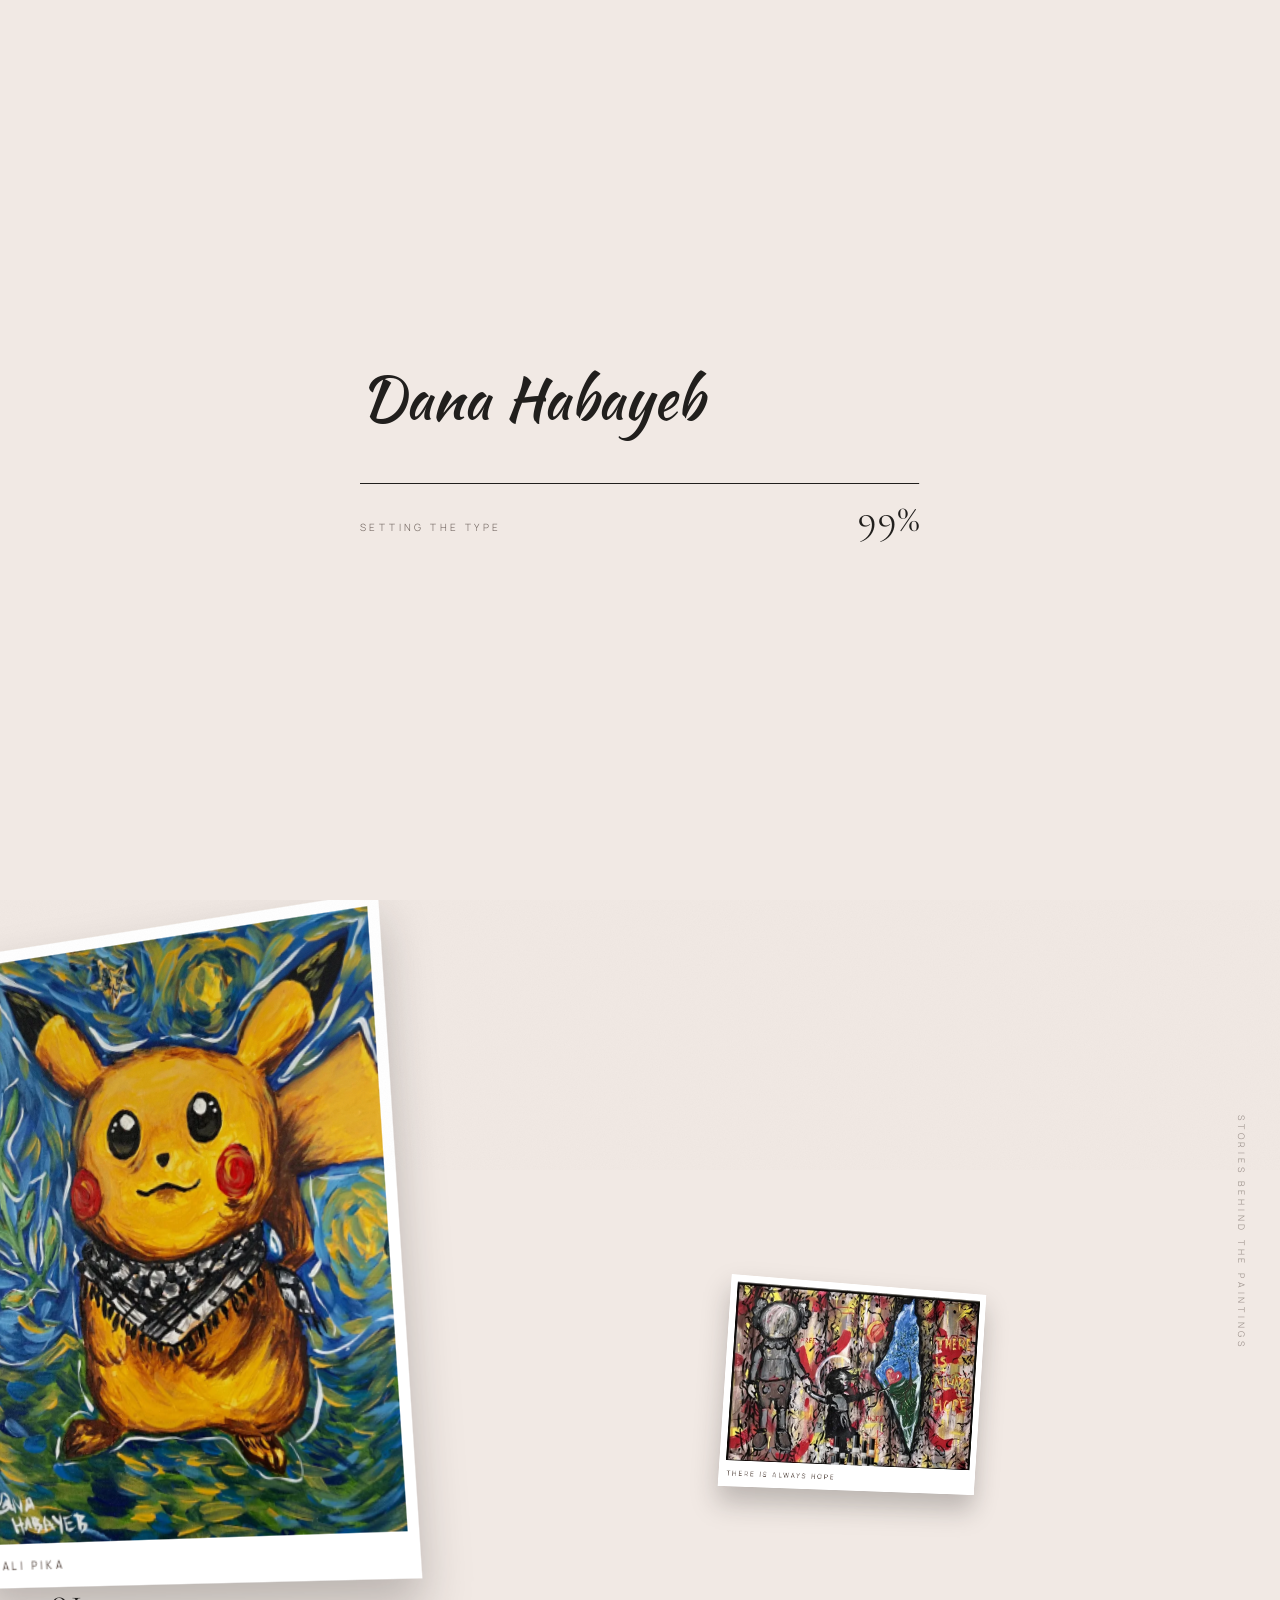
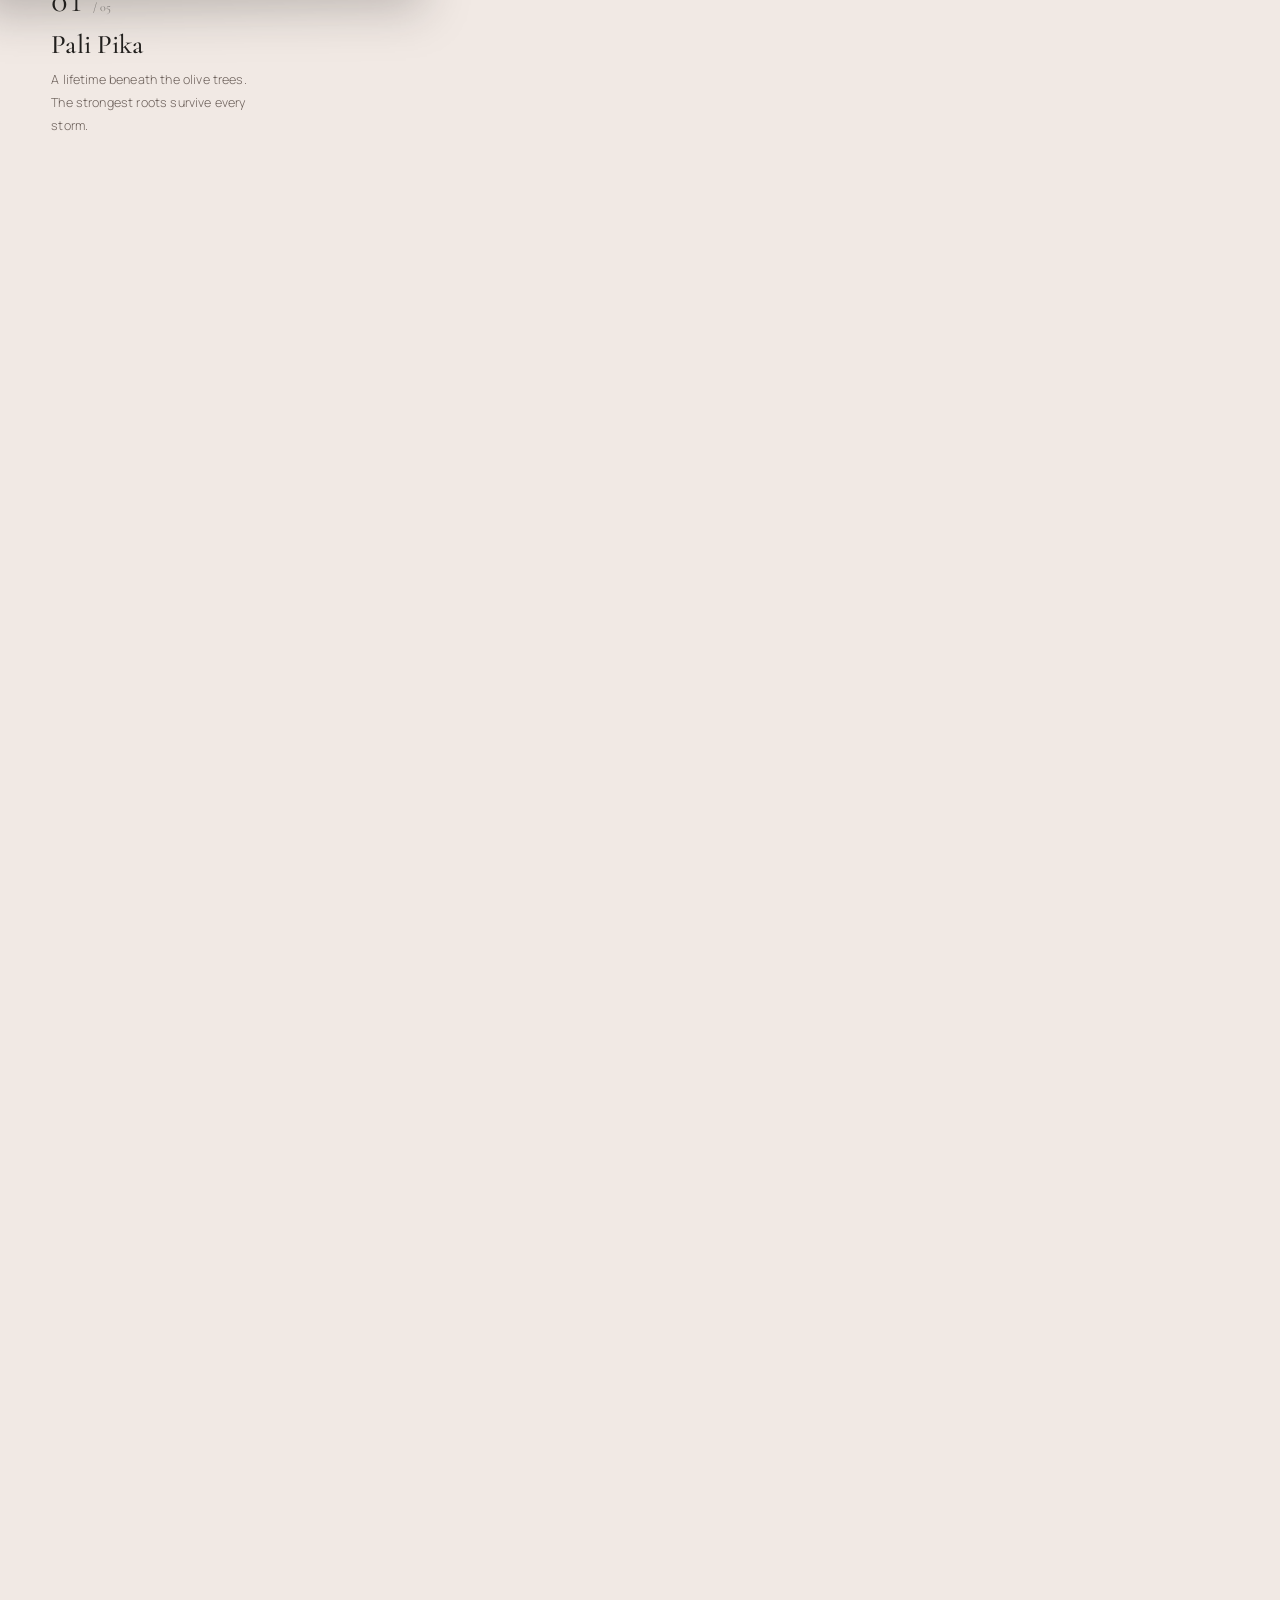
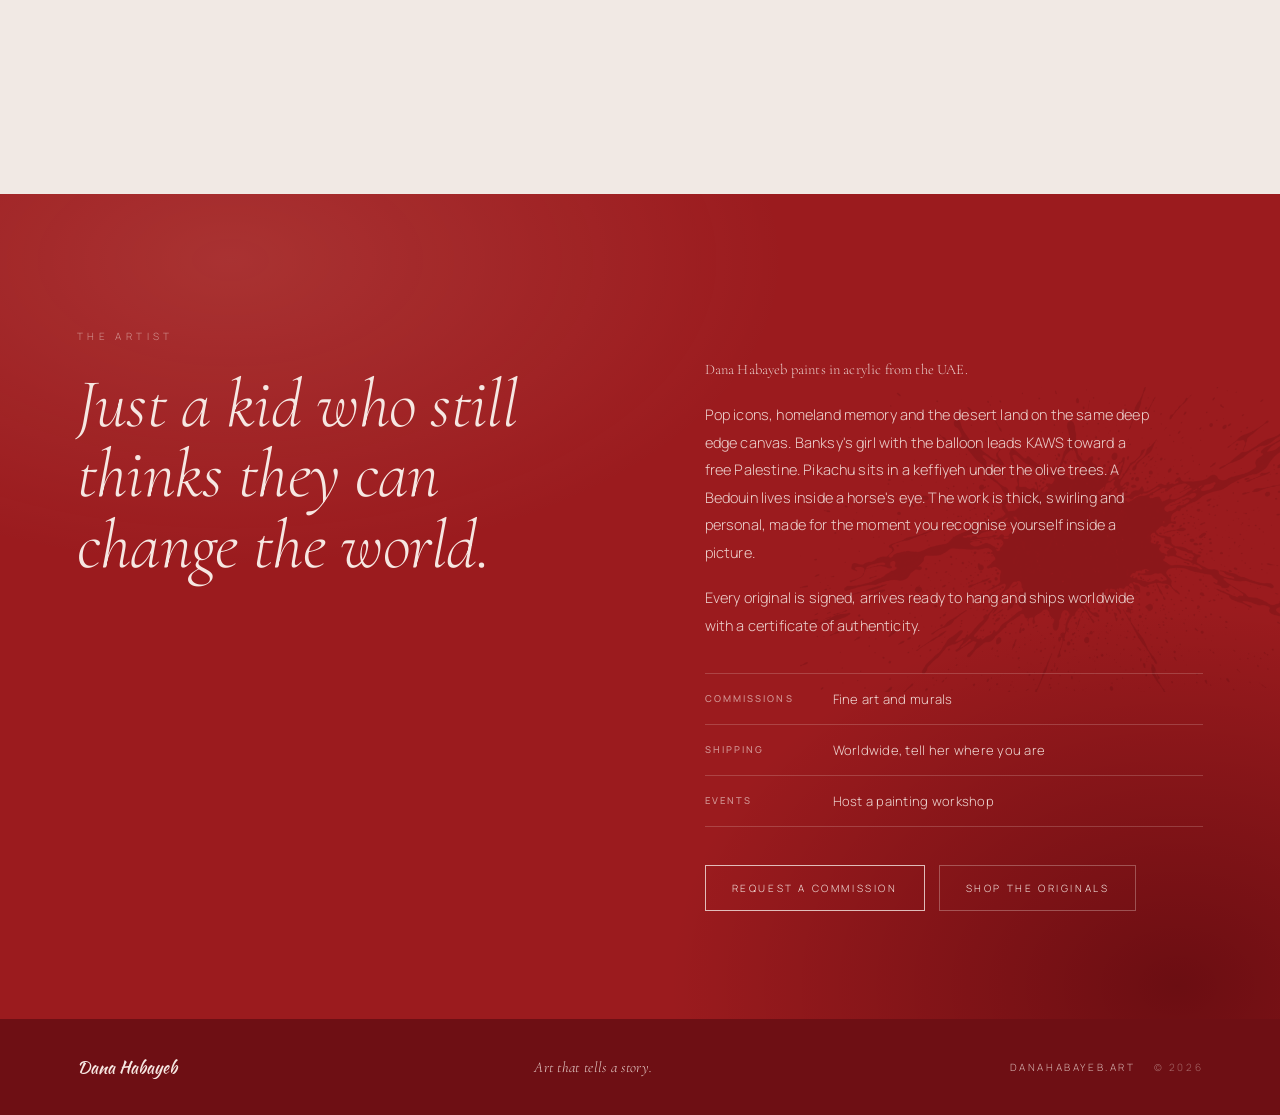
==== commit 2c440829: "Rebuild the site as one cinematic scroll: real loader, beige hero, cards that travel through the fra" ====
--- a/site/index.html
+++ b/site/index.html
@@ -2,125 +2,143 @@
 <html lang="en">
 <head>
 <meta charset="UTF-8">
-<meta name="viewport" content="width=device-width, initial-scale=1.0">
+<meta name="viewport" content="width=device-width, initial-scale=1.0, viewport-fit=cover">
 <title>Dana Habayeb — Art that tells a story</title>
-<meta name="description" content="Original acrylic works by Dana Habayeb. Pop icons, homeland memories, desert nights — painted to be felt.">
-<link rel="preconnect" href="https://fonts.googleapis.com">
-<link rel="preconnect" href="https://fonts.gstatic.com" crossorigin>
-<link href="https://fonts.googleapis.com/css2?family=Cormorant+Garamond:ital,wght@0,400;0,500;0,600;1,400;1,500&family=Manrope:wght@300;400;500;600;700&family=Kaushan+Script&display=swap" rel="stylesheet">
+<meta name="description" content="Original acrylic paintings by Dana Habayeb. Pop icons, homeland memory and the desert, painted to be felt. Free worldwide shipping, certificate of authenticity included.">
+<meta name="theme-color" content="#F1E9E4">
+<link rel="preload" as="font" type="font/woff2" href="assets/fonts/kaushan-400.woff2" crossorigin>
+<link rel="preload" as="font" type="font/woff2" href="assets/fonts/cormorant-400.woff2" crossorigin>
+<link rel="preload" as="font" type="font/woff2" href="assets/fonts/cormorant-400-italic.woff2" crossorigin>
+<link rel="preload" as="font" type="font/woff2" href="assets/fonts/manrope-var.woff2" crossorigin>
 <link rel="stylesheet" href="css/style.css">
 </head>
-<body>
+<body class="pre">
 
-<!-- TYPEWRITER LOADER — types the brand while hero images decode -->
-<div id="loader">
-  <div class="type-wrap">
-    <p class="type-line t1"><span id="typeL1"></span><i class="caret" id="caret1"></i></p>
-    <p class="type-line t2"><span id="typeL2"></span><i class="caret off" id="caret2"></i></p>
+<!-- ─────────────────────────  LOADING SCREEN  ───────────────────────── -->
+<div id="loader" role="status" aria-live="polite">
+  <div class="ld-inner">
+    <p class="ld-mark"><span id="ldType"></span><i class="ld-caret" id="ldCaret"></i></p>
+    <div class="ld-bar"><span id="ldFill"></span></div>
+    <div class="ld-foot">
+      <span class="ld-note" id="ldNote">Loading the collection</span>
+      <span class="ld-pct"><b id="ldPct">0</b>%</span>
+    </div>
   </div>
 </div>
 
 <div class="grain" aria-hidden="true"></div>
 
 <header id="nav">
-  <a class="brand" href="#top">
-    <img src="assets/logo.png" alt="Dana Habayeb" class="brand-logo"
-         onerror="this.style.display='none';this.nextElementSibling.style.display='inline'">
-    <span class="brand-word" style="display:none">Dana Habayeb</span>
-  </a>
+  <a class="brand" href="#top" data-jump="top"><span>Dana Habayeb</span></a>
   <nav class="links">
-    <a href="#stories">Stories</a>
-    <a href="#hall">The Hall</a>
-    <a href="#collection">Collection</a>
-    <a href="#about">About</a>
-    <a href="#commission" class="btn-accent">Commission</a>
+    <a href="#stories" data-jump="stories">Stories</a>
+    <a href="#gallery" data-jump="gallery">Gallery</a>
+    <a href="#about" data-jump="about">About</a>
+    <a class="shop" href="https://danahabayeb.art/collections/all" target="_blank" rel="noopener">Shop</a>
   </nav>
 </header>
 
 <main id="top">
 
-  <!-- EDITORIAL SCATTERED-ART HERO -->
-  <section class="hero">
+  <!-- ─────────────────────────  ACT I — HERO  ───────────────────────── -->
+  <section class="hero" id="hero">
     <div class="scatter" id="scatter" aria-hidden="true"></div>
     <div class="hero-center">
-      <h1 class="hero-head reveal-lines" aria-label="Art that tells a story">
+      <h1 class="hero-head" aria-label="Art that tells a story">
         <span><i>Art that tells</i></span>
         <span><i>a story.</i></span>
       </h1>
-      <p class="hero-micro reveal">&amp; painted to be felt</p>
+      <p class="hero-micro">Original acrylics · Dana Habayeb</p>
     </div>
     <svg class="scribble" viewBox="0 0 260 120" aria-hidden="true">
       <path id="scribblePath" d="M6 18 C 60 2, 96 30, 148 22 C 190 16, 196 44, 178 52 C 160 60, 158 34, 190 40 C 216 46, 208 84, 226 108"
         fill="none" stroke="#C7502B" stroke-width="2.5" stroke-linecap="round"/>
     </svg>
+    <div class="hero-cue" aria-hidden="true"><span></span>Scroll</div>
   </section>
 
-  <!-- the traveling artwork: hero → stories → its place in the collection -->
-  <figure class="traveler" id="traveler" aria-hidden="true"><img src="../image-4.png" alt=""></figure>
+  <!-- ───────  ACT II → IV — one pinned stage: cards · circle · paint · hall  ─────── -->
+  <section id="journey" aria-label="The collection">
+    <div class="stage" id="stage">
 
-  <!-- SECOND SECTION — pinned, scroll-driven story cards -->
-  <section id="stories" aria-label="Stories behind the paintings">
-    <div class="stories-sticky">
-      <div class="story-info">
-        <h3 id="storyTitle">Pali Pika</h3>
-        <p id="storyBody"></p>
+      <!-- III / IV : the circular hall, revealed through the iris -->
+      <div class="layer hall" id="hall" aria-hidden="true">
+        <div class="hall-room">
+          <div class="room-wall"></div>
+          <div class="room-glow"></div>
+          <div class="room-floor"></div>
+          <div class="room-pool"></div>
+        </div>
+        <div class="hall-head">
+          <p class="eyebrow">Fifteen originals</p>
+          <h2>Art Gallery</h2>
+        </div>
+        <div class="ring-wrap"><div class="ring" id="ring"></div></div>
+        <figure class="echo" id="echo" aria-hidden="true"><img alt=""></figure>
+        <div class="hall-cap" id="hallCap">
+          <span class="hc-idx"><b id="hcNum">01</b><i>/ 15</i></span>
+          <h3 id="hcTitle"></h3>
+          <p id="hcLine"></p>
+          <p class="hc-meta" id="hcMeta"></p>
+        </div>
+        <a class="hall-link" id="hallLink" target="_blank" rel="noopener">View on danahabayeb.art</a>
+        <svg class="dial" viewBox="0 0 120 120" aria-hidden="true">
+          <circle class="dial-t" cx="60" cy="60" r="54"></circle>
+          <circle class="dial-p" id="dialP" cx="60" cy="60" r="54"></circle>
+        </svg>
       </div>
-      <div class="story-stack" id="storyStack"></div>
+
+      <!-- II : the second act, on the exact hero beige -->
+      <div class="layer act2" id="act2">
+        <div class="a2-plate" id="a2Plate">
+          <h2 class="a2-word" id="a2Word" aria-hidden="true"></h2>
+          <div class="a2-cards" id="a2Cards"></div>
+        </div>
+        <div class="a2-meta" id="a2Meta">
+          <span class="a2-idx"><b id="a2Num">01</b><i>/ 05</i></span>
+          <h3 id="a2Title"></h3>
+          <p id="a2Line"></p>
+        </div>
+        <p class="a2-rail" aria-hidden="true">Stories behind the paintings</p>
+        <div class="a2-scrim" id="a2Scrim"></div>
+      </div>
+
+      <!-- the beige circle: opens over the second act, then irises into the hall -->
+      <div class="veil" id="veil"></div>
+
+      <!-- the paint -->
+      <div class="paint" id="paint" aria-hidden="true"></div>
+
+      <!-- the red that becomes the About section -->
+      <div class="redveil" id="redveil"></div>
     </div>
   </section>
 
-  <div class="marquee" aria-hidden="true"><div class="marquee-track">
-    <span>Art that tells a story · </span><span>painted to be felt · </span><span>fifteen originals · one hall · one take · </span>
-    <span>Art that tells a story · </span><span>painted to be felt · </span><span>fifteen originals · one hall · one take · </span>
-  </div></div>
-
-  <!-- THE HALL -->
-  <section id="hall" class="hall">
-    <div class="sec-head">
-      <p class="eyebrow reveal">Inside the hall</p>
-      <h2 class="reveal">The gallery, as you walked it</h2>
-      <p class="sec-sub reveal">Stills from the hall in walking order. Hover to lean closer — every frame is one continuous take.</p>
-    </div>
-    <div class="hall-track" id="hallTrack"></div>
-  </section>
-
-  <!-- COLLECTION -->
-  <section id="collection" class="collection">
-    <div class="sec-head">
-      <p class="eyebrow reveal">The Collection</p>
-      <h2 class="reveal">Fifteen originals. One story each.</h2>
-      <p class="sec-sub reveal">Click any piece to step closer — each one ships with its story and a certificate of authenticity.</p>
-    </div>
-    <div class="grid" id="grid"></div>
-  </section>
-
-  <!-- ABOUT -->
+  <!-- ─────────────────────────  ACT V — ABOUT  ───────────────────────── -->
   <section id="about" class="about">
-    <div class="about-inner">
-      <p class="eyebrow reveal">The Artist</p>
-      <blockquote class="reveal">“I paint the moment you recognise yourself in a picture.”</blockquote>
-      <p class="about-copy reveal">Dana Habayeb is a young artist painting what we all carry — the icons that raised us,
-      the land we miss, the people who made us. Pikachu rests under olive trees. Heroes laugh inside Van Gogh skies.
-      Dunes run like weekends that never end. Her acrylics are thick, swirling and unapologetically personal —
-      made for that jolt of <em>this is mine, this is me</em>. If your story isn’t on these walls yet, she’ll paint it.</p>
-      <div class="stats reveal">
-        <div><strong>15</strong><span>originals in the hall</span></div>
-        <div><strong>9</strong><span>already collected</span></div>
-        <div><strong>1</strong><span>continuous take</span></div>
+    <div class="ab-grid">
+      <div class="ab-left">
+        <p class="eyebrow">The artist</p>
+        <blockquote>Just a kid who still<br>thinks they can<br>change the world.</blockquote>
       </div>
-    </div>
-  </section>
-
-  <!-- COMMISSION -->
-  <section id="commission" class="commission">
-    <div class="commission-inner reveal">
-      <p class="eyebrow">Commissions open</p>
-      <h2>Your story belongs on a wall.</h2>
-      <p>The icon that raised you. The land you carry. The person you miss.<br>
-      One original, painted in swirling acrylic — unmistakably yours, delivered worldwide.</p>
-      <div class="cta-row">
-        <a class="btn-accent big" href="https://danahabayeb.art/pages/contact" target="_blank" rel="noopener">Request a commission</a>
-        <a class="btn-ghost big" href="https://danahabayeb.art/collections/all" target="_blank" rel="noopener">Shop the originals</a>
+      <div class="ab-right">
+        <p class="ab-lead">Dana Habayeb paints in acrylic from the UAE.</p>
+        <p>Pop icons, homeland memory and the desert land on the same deep edge canvas.
+        Banksy's girl with the balloon leads KAWS toward a free Palestine. Pikachu sits
+        in a keffiyeh under the olive trees. A Bedouin lives inside a horse's eye.
+        The work is thick, swirling and personal, made for the moment you recognise
+        yourself inside a picture.</p>
+        <p>Every original is signed, arrives ready to hang and ships worldwide with a
+        certificate of authenticity.</p>
+        <ul class="ab-list">
+          <li><b>Commissions</b><span>Fine art and murals</span></li>
+          <li><b>Shipping</b><span>Worldwide, tell her where you are</span></li>
+          <li><b>Events</b><span>Host a painting workshop</span></li>
+        </ul>
+        <div class="ab-cta">
+          <a class="btn" href="https://danahabayeb.art/pages/contact" target="_blank" rel="noopener">Request a commission</a>
+          <a class="btn ghost" href="https://danahabayeb.art/collections/all" target="_blank" rel="noopener">Shop the originals</a>
+        </div>
       </div>
     </div>
   </section>
@@ -129,19 +147,16 @@
 
 <footer>
   <div class="foot-inner">
-    <span>© <span id="yr"></span> Dana Habayeb</span>
-    <span class="foot-mid">Art that tells a story.</span>
-    <a href="https://danahabayeb.art/" target="_blank" rel="noopener">danahabayeb.art</a>
+    <span class="f-brand">Dana Habayeb</span>
+    <span class="f-mid">Art that tells a story.</span>
+    <span class="f-right">
+      <a href="https://danahabayeb.art/" target="_blank" rel="noopener">danahabayeb.art</a>
+      <i>© <span id="yr"></span></i>
+    </span>
   </div>
 </footer>
 
-<div id="lightbox" hidden>
-  <button class="lb-close" aria-label="Close">✕</button>
-  <figure><img id="lbImg" alt=""><figcaption>
-    <h3 id="lbTitle"></h3><p id="lbMeta"></p><a id="lbLink" class="btn-accent" target="_blank" rel="noopener">View on danahabayeb.art</a>
-  </figcaption></figure>
-</div>
-
+<script src="js/manifest.js"></script>
 <script src="js/data.js"></script>
 <script src="js/main.js"></script>
 </body>
--- a/site/css/style.css
+++ b/site/css/style.css
@@ -1,198 +1,340 @@
-/* Dana Habayeb — brand palette: camel / warm taupe / dusty mauve / deep wine / charcoal */
+/* ── self hosted type: no third party request, no flash of fallback ── */
+@font-face{font-family:"Cormorant Garamond";font-style:normal;font-weight:300;font-display:block;
+  src:url(../assets/fonts/cormorant-300.woff2) format("woff2")}
+@font-face{font-family:"Cormorant Garamond";font-style:normal;font-weight:400;font-display:block;
+  src:url(../assets/fonts/cormorant-400.woff2) format("woff2")}
+@font-face{font-family:"Cormorant Garamond";font-style:normal;font-weight:500;font-display:block;
+  src:url(../assets/fonts/cormorant-500.woff2) format("woff2")}
+@font-face{font-family:"Cormorant Garamond";font-style:italic;font-weight:300;font-display:block;
+  src:url(../assets/fonts/cormorant-300-italic.woff2) format("woff2")}
+@font-face{font-family:"Cormorant Garamond";font-style:italic;font-weight:400;font-display:block;
+  src:url(../assets/fonts/cormorant-400-italic.woff2) format("woff2")}
+@font-face{font-family:"Manrope";font-style:normal;font-weight:200 700;font-display:block;
+  src:url(../assets/fonts/manrope-var.woff2) format("woff2-variations")}
+@font-face{font-family:"Kaushan Script";font-style:normal;font-weight:400;font-display:block;
+  src:url(../assets/fonts/kaushan-400.woff2) format("woff2")}
+
+/* ============================================================================
+   Dana Habayeb — one continuous scroll piece.
+   Hero beige (--cream) is the reference colour: hero, second act and the
+   circle transition all use exactly this value.
+   ========================================================================== */
 :root{
-  --char:#262927; --char2:#2e312f; --cream:#F1E9E4; --taupe:#C6B2AD; --mauve:#A8818B;
-  --camel:#C49A6C; --camel2:#dcb689; --wine:#5A0E2A; --wine2:#7a1739; --rust:#C7502B;
-  --line:rgba(241,233,228,.14);
-  --serif:"Cormorant Garamond",Georgia,serif; --sans:"Manrope",system-ui,sans-serif;
+  --cream:#F1E9E4;          /* HERO BEIGE — the reference colour */
+  --cream-2:#E7DCD4;
+  --ink:#211F1D;
+  --ink-soft:#6E625C;
+  --hall:#141210;
+  --hall-2:#1D1917;
+  --red:#9B1B1E;
+  --red-deep:#6E0F14;
+  --rust:#C7502B;
+  --wine:#8E1420;
+  --blue:#37567A;
+  --ochre:#C9932F;
+  --olive:#6E7A46;
+  --serif:"Cormorant Garamond",Georgia,serif;
+  --sans:"Manrope",system-ui,-apple-system,sans-serif;
   --script:"Kaushan Script",cursive;
-}
+  --stage-h:100vh;
+}
+@supports (height:100svh){ :root{ --stage-h:100svh; } }
+
 *{margin:0;padding:0;box-sizing:border-box}
-html{scroll-behavior:smooth}
-body{background:var(--char);color:var(--cream);font-family:var(--sans);font-weight:300;letter-spacing:.01em;overflow-x:hidden}
-::selection{background:var(--camel);color:var(--char)}
+html{-webkit-text-size-adjust:100%}
+body{background:var(--cream);color:var(--ink);font-family:var(--sans);font-weight:300;
+  letter-spacing:.01em;overflow-x:hidden;-webkit-font-smoothing:antialiased}
+body.pre{overflow:hidden}
 img{display:block;max-width:100%}
 a{color:inherit;text-decoration:none}
-::-webkit-scrollbar{width:10px}::-webkit-scrollbar-track{background:var(--char)}
-::-webkit-scrollbar-thumb{background:#3a3d3a;border-radius:5px}::-webkit-scrollbar-thumb:hover{background:var(--camel)}
-
-.grain{position:fixed;inset:-50%;pointer-events:none;z-index:60;opacity:.05;
-  background-image:url("data:image/svg+xml,%3Csvg xmlns='http://www.w3.org/2000/svg' width='300' height='300'%3E%3Cfilter id='n'%3E%3CfeTurbulence type='fractalNoise' baseFrequency='0.9' numOctaves='2'/%3E%3C/filter%3E%3Crect width='300' height='300'/%3E%3C/svg%3E");
-  animation:grain 7s steps(8) infinite}
-@keyframes grain{0%{transform:translate(0,0)}25%{transform:translate(-2%,3%)}50%{transform:translate(3%,-2%)}75%{transform:translate(-3%,-3%)}100%{transform:translate(2,2)}}
-
-/* ---------- typewriter loader ---------- */
-#loader{position:fixed;inset:0;z-index:100;background:#ECEBE9;display:flex;align-items:center;justify-content:center;
-  overflow:hidden;transition:transform 1s cubic-bezier(.76,0,.24,1)}
-#loader.done{transform:translateY(-100%)}
-.type-wrap{text-align:center;padding:0 6vw}
-.type-line{font-family:var(--script);color:#1a1a1a;line-height:1.3;min-height:1.3em}
-.t1{font-size:clamp(22px,3.6vw,30px)}
-.t2{font-size:clamp(50px,9vw,88px)}
-.caret{display:inline-block;width:3px;height:.85em;background:#1a1a1a;margin-left:8px;vertical-align:-.08em;
-  animation:blink .75s steps(1) infinite}
-.caret.off{display:none}
+::selection{background:var(--rust);color:var(--cream)}
+::-webkit-scrollbar{width:9px}
+::-webkit-scrollbar-track{background:#e3d9d3}
+::-webkit-scrollbar-thumb{background:#c3b3ab}
+::-webkit-scrollbar-thumb:hover{background:var(--rust)}
+
+.eyebrow{font-size:10px;letter-spacing:.44em;text-transform:uppercase;color:var(--ink-soft)}
+
+/* film grain — one static tile, cheap */
+.grain{position:fixed;inset:-30%;pointer-events:none;z-index:70;opacity:.05;
+  background-image:url("data:image/svg+xml,%3Csvg xmlns='http://www.w3.org/2000/svg' width='260' height='260'%3E%3Cfilter id='n'%3E%3CfeTurbulence type='fractalNoise' baseFrequency='0.85' numOctaves='2' stitchTiles='stitch'/%3E%3CfeColorMatrix type='saturate' values='0'/%3E%3C/filter%3E%3Crect width='260' height='260' filter='url(%23n)'/%3E%3C/svg%3E");
+  transform:translate3d(0,0,0);backface-visibility:hidden}
+
+/* ─────────────────────────────  LOADER  ───────────────────────────── */
+#loader{position:fixed;inset:0;z-index:120;background:var(--cream);
+  display:flex;align-items:center;justify-content:center;padding:0 8vw}
+#loader.out{opacity:0;transition:opacity .8s cubic-bezier(.4,0,.2,1);pointer-events:none}
+#loader.gone{display:none}
+.ld-inner{width:min(560px,100%);text-align:left}
+.ld-mark{font-family:var(--script);font-size:clamp(34px,6vw,58px);color:var(--ink);
+  line-height:1.25;margin-bottom:clamp(28px,5vh,48px);min-height:1.3em}
+.ld-caret{display:inline-block;width:2px;height:.78em;background:var(--rust);margin-left:6px;
+  vertical-align:-.06em;animation:blink .8s steps(1) infinite}
+.ld-caret.off{opacity:0;animation:none}
 @keyframes blink{50%{opacity:0}}
-
-/* ---------- nav ---------- */
-#nav{position:fixed;top:0;left:0;right:0;z-index:50;display:flex;justify-content:space-between;align-items:center;
-  padding:20px 44px;transition:background .4s,padding .4s}
-#nav.scrolled{background:rgba(38,41,39,.92);backdrop-filter:blur(14px);padding:12px 44px;border-bottom:1px solid var(--line)}
-.brand{display:flex;align-items:center}
-.brand-logo{height:38px;width:auto}
-.brand-word{font-family:var(--script);font-size:24px;color:var(--char)}
-.links{display:flex;gap:32px;align-items:center;font-size:12px;letter-spacing:.22em;text-transform:uppercase}
-.links a{position:relative;color:#7a6c66;transition:color .3s}
-.links a:hover{color:var(--char)}
-.links a:not(.btn-accent)::after{content:"";position:absolute;left:0;bottom:-6px;width:0;height:1px;background:var(--wine);transition:width .35s}
-.links a:not(.btn-accent):hover::after{width:100%}
-#nav.scrolled .brand-word{color:var(--cream)}
-#nav.scrolled .links a{color:var(--taupe)}
-#nav.scrolled .links a:hover{color:var(--cream)}
-.btn-accent{border:1px solid var(--wine);color:var(--wine)!important;padding:10px 22px;border-radius:2px;transition:background .3s,color .3s}
-.btn-accent:hover{background:var(--wine);color:var(--cream)!important}
-#nav.scrolled .btn-accent{border-color:var(--camel);color:var(--camel)!important}
-#nav.scrolled .btn-accent:hover{background:var(--camel);color:var(--char)!important}
-.btn-accent.big,.btn-ghost.big{font-size:13px;letter-spacing:.2em;text-transform:uppercase;padding:16px 34px}
-.commission .btn-accent{border-color:var(--camel);color:var(--camel)!important}
-.commission .btn-accent:hover{background:var(--camel);color:var(--char)!important}
-.btn-ghost.big{border:1px solid var(--line);color:var(--cream);border-radius:2px;transition:border-color .3s}
-.btn-ghost.big:hover{border-color:var(--cream)}
-
-/* ---------- editorial scattered-art hero ---------- */
-.hero{position:relative;height:100vh;min-height:640px;overflow:hidden;display:flex;align-items:center;justify-content:center;background:var(--cream)}
-.scatter{position:absolute;inset:0;z-index:1}
-.scatter figure{position:absolute;left:var(--x);top:var(--y);width:var(--w);transform:translate(-50%,-50%) translate3d(var(--px,0px),var(--py,0px),0);
-  background:#fff;padding:5px 5px 5px;box-shadow:0 16px 40px rgba(38,41,39,.14);
-  animation:floaty 6s ease-in-out infinite alternate;animation-delay:var(--d);
-  opacity:0;transition:opacity .9s ease var(--fd,0s)}
-body.loaded .scatter figure{opacity:1}
+.ld-bar{position:relative;height:1px;background:rgba(33,31,29,.16);overflow:hidden}
+.ld-bar span{position:absolute;inset:0 auto 0 0;width:0;background:var(--ink);
+  transform-origin:left center}
+.ld-foot{display:flex;justify-content:space-between;align-items:baseline;margin-top:14px}
+.ld-note{font-size:10px;letter-spacing:.34em;text-transform:uppercase;color:var(--ink-soft)}
+.ld-pct{font-family:var(--serif);font-size:clamp(28px,4vw,40px);line-height:1;color:var(--ink);
+  font-variant-numeric:tabular-nums}
+.ld-pct b{font-weight:400}
+
+/* ─────────────────────────────  NAV  ───────────────────────────── */
+#nav{position:fixed;top:0;left:0;right:0;z-index:80;display:flex;justify-content:space-between;
+  align-items:center;padding:26px clamp(20px,4vw,52px);
+  transition:padding .5s cubic-bezier(.19,1,.22,1),opacity .5s;
+  mix-blend-mode:normal;color:var(--ink)}
+#nav.tight{padding:16px clamp(20px,4vw,52px)}
+#nav.on-dark{color:var(--cream)}
+.brand span{font-family:var(--script);font-size:21px;letter-spacing:.01em}
+.links{display:flex;gap:clamp(18px,2.4vw,34px);align-items:center;
+  font-size:10px;letter-spacing:.26em;text-transform:uppercase}
+.links a{position:relative;opacity:.62;transition:opacity .35s}
+.links a:hover{opacity:1}
+.links a::after{content:"";position:absolute;left:0;bottom:-5px;width:0;height:1px;
+  background:currentColor;transition:width .4s cubic-bezier(.19,1,.22,1)}
+.links a:hover::after{width:100%}
+.links a.shop{opacity:1;border:1px solid currentColor;padding:8px 14px}
+.links a.shop::after{display:none}
+.links a.shop:hover{background:currentColor}
+#nav.on-dark .links a.shop:hover{color:var(--hall)}
+#nav:not(.on-dark) .links a.shop:hover{color:var(--cream)}
+
+/* ─────────────────────────────  ACT I — HERO  ───────────────────────── */
+.hero{position:relative;height:var(--stage-h);min-height:560px;overflow:hidden;
+  display:flex;align-items:center;justify-content:center;background:var(--cream)}
+.scatter{position:absolute;inset:0;z-index:1;perspective:900px}
+.scatter figure{position:absolute;left:var(--x);top:var(--y);width:var(--w);
+  background:#fff;padding:6px;box-shadow:0 8px 18px rgba(33,31,29,.16);
+  opacity:0;transform:translate(-50%,-50%);
+  will-change:transform,opacity;transform-style:preserve-3d}
 .scatter figure img{width:100%;aspect-ratio:1;object-fit:cover}
-.scatter figure.slot{visibility:hidden}
-.scatter figure figcaption{position:absolute;left:0;right:0;bottom:-22px;font-size:8px;letter-spacing:.3em;text-transform:uppercase;color:#8a7a74;white-space:nowrap}
-@keyframes floaty{from{margin-top:-5px}to{margin-top:7px}}
-.hero-center{position:relative;z-index:2;text-align:center;padding:0 6vw;pointer-events:none}
-.eyebrow{font-size:11px;letter-spacing:.42em;text-transform:uppercase;color:var(--camel);margin-bottom:20px}
-h1{font-family:var(--serif);font-weight:500;line-height:.9;letter-spacing:.06em;color:var(--cream)}
-.hero-head{font-size:clamp(46px,7.4vw,116px);line-height:1.02;letter-spacing:.01em;color:var(--char)}
-.reveal-lines span{display:block;overflow:hidden}
-.reveal-lines i{display:block;font-style:normal;transform:translateY(110%);transition:transform 1.2s cubic-bezier(.19,1,.22,1)}
-.reveal-lines span:nth-child(2) i{transition-delay:.14s}
-body.loaded .reveal-lines i{transform:translateY(0)}
-.hero-micro{margin-top:20px;font-size:11px;letter-spacing:.4em;text-transform:uppercase;color:#7a6c66}
-.scribble{position:absolute;left:13%;top:57%;width:min(240px,24vw);z-index:3;overflow:visible;pointer-events:none}
-.scribble path{stroke-dasharray:700;stroke-dashoffset:700;transition:stroke-dashoffset 1.8s ease 1.1s}
+.hero-center{position:relative;z-index:3;text-align:center;padding:0 6vw;pointer-events:none;
+  will-change:transform,opacity}
+.hero-head{font-family:var(--serif);font-weight:400;font-size:clamp(46px,7.6vw,124px);
+  line-height:.98;letter-spacing:-.005em}
+.hero-head span{display:block;overflow:hidden;padding-bottom:.04em}
+.hero-head i{display:block;font-style:normal;transform:translateY(112%);
+  transition:transform 1.5s cubic-bezier(.16,1,.3,1)}
+.hero-head span:nth-child(2) i{transition-delay:.12s}
+body.loaded .hero-head i{transform:none}
+.hero-micro{margin-top:22px;font-size:10px;letter-spacing:.42em;text-transform:uppercase;
+  color:var(--ink-soft);opacity:0;transition:opacity 1s ease .8s}
+body.loaded .hero-micro{opacity:1}
+.scribble{position:absolute;left:9%;top:52%;width:min(210px,17vw);z-index:2;
+  overflow:visible;pointer-events:none}
+.scribble path{stroke-dasharray:700;stroke-dashoffset:700;transition:stroke-dashoffset 2s ease 1.1s}
 body.loaded .scribble path{stroke-dashoffset:0}
-
-.reveal{opacity:0;transform:translateY(34px);transition:opacity 1s ease,transform 1s cubic-bezier(.19,1,.22,1)}
-.reveal.in{opacity:1;transform:none}
-
-/* ---------- traveling artwork (hero → stories → collection) ---------- */
-.traveler{position:fixed;left:0;top:0;z-index:40;margin:0;background:#fff;padding:5px;pointer-events:none;
-  box-shadow:0 16px 40px rgba(0,0,0,.25);will-change:transform,width;height;visibility:hidden}
-.traveler img{width:100%;height:100%;object-fit:cover}
-
-/* ---------- second section — pinned, one-by-one story cards ---------- */
-#stories{height:660vh;position:relative;background:#0c0a09}
-.stories-sticky{position:sticky;top:0;height:100vh;overflow:hidden}
-.story-info{position:absolute;left:4vw;top:52%;max-width:330px;z-index:9}
-#storyTitle{font-size:12px;letter-spacing:.42em;text-transform:uppercase;color:#fff;font-weight:600}
-#storyBody{color:rgba(255,255,255,.75);font-size:12.5px;line-height:1.85;margin-top:14px}
-.story-info.swap #storyTitle,.story-info.swap #storyBody{animation:capin .7s cubic-bezier(.19,1,.22,1)}
-@keyframes capin{from{opacity:0;transform:translateY(24px)}to{opacity:1;transform:none}}
-.story-stack{position:absolute;inset:0}
-.story-card,.story-slot{position:absolute;left:38vw;top:42%;width:min(20vw,300px);aspect-ratio:3/4;
-  border-radius:16px;will-change:transform,filter}
-.story-card{overflow:hidden;border:2px solid rgba(255,255,255,.92);box-shadow:0 30px 70px rgba(0,0,0,.5)}
-.story-card img{width:100%;height:100%;object-fit:cover}
-.story-card b{position:absolute;left:16px;bottom:14px;color:#fff;font-size:10px;letter-spacing:.3em;text-transform:uppercase;
-  text-shadow:0 2px 12px rgba(0,0,0,.8);font-weight:600}
-
-/* ---------- marquee ---------- */
-.marquee{overflow:hidden;border-block:1px solid var(--line);padding:18px 0;background:var(--wine)}
-.marquee-track{display:flex;white-space:nowrap;width:max-content;animation:mq 30s linear infinite;
-  font-family:var(--serif);font-style:italic;font-size:22px;color:var(--taupe)}
-.marquee-track span{padding-right:8px}
-@keyframes mq{to{transform:translateX(-50%)}}
-
-/* ---------- the hall ---------- */
-.hall{padding:130px 0 40px;border-top:1px solid var(--line)}
-.hall .sec-head{padding:0 6vw}
-.sec-head{max-width:900px;margin-bottom:60px}
-h2{font-family:var(--serif);font-weight:500;font-size:clamp(38px,5vw,72px);line-height:1.05;color:var(--cream)}
-.sec-sub{color:var(--mauve);margin-top:16px;line-height:1.7;font-size:15px}
-.hall-track{display:flex;gap:26px;overflow-x:auto;padding:10px 6vw 34px;scroll-snap-type:x mandatory;scrollbar-width:none}
-.hall-track::-webkit-scrollbar{display:none}
-.hall-item{flex:0 0 min(72vw,880px);scroll-snap-align:center;overflow:hidden;position:relative;border:1px solid var(--line)}
-.hall-item img{width:100%;height:100%;object-fit:cover;transform:scale(1.18);transition:transform 1.6s cubic-bezier(.19,1,.22,1)}
-.hall-item.in img,.hall-item:hover img{transform:scale(1)}
-.hall-item figcaption{position:absolute;left:0;right:0;bottom:0;padding:16px 20px;font-size:11px;letter-spacing:.3em;
-  text-transform:uppercase;color:var(--cream);background:linear-gradient(to top,rgba(20,22,20,.85),transparent)}
-
-/* ---------- collection ---------- */
-.collection{padding:120px 6vw 60px}
-.grid{display:grid;grid-template-columns:repeat(3,1fr);gap:56px 40px}
-.card{cursor:pointer}
-.card .ph{position:relative;overflow:hidden;background:var(--char2);border:1px solid var(--line);aspect-ratio:4/5}
-.card .ph img{width:100%;height:100%;object-fit:cover;transition:transform 1.2s cubic-bezier(.19,1,.22,1),filter .6s,opacity .4s}
-.card:hover .ph img{transform:scale(1.12);filter:brightness(1.07)}
-.card.t-slot .ph img{opacity:0}
-.card.t-slot.landed .ph img{opacity:1}
-.zoom-hint{position:absolute;right:14px;bottom:14px;background:rgba(38,41,39,.85);border:1px solid var(--line);
-  color:var(--cream);font-size:9px;letter-spacing:.3em;text-transform:uppercase;padding:7px 11px;
-  opacity:0;transform:translateY(8px);transition:opacity .4s,transform .4s}
-.card:hover .zoom-hint{opacity:1;transform:none}
-.badge{position:absolute;top:14px;left:14px;background:rgba(90,14,42,.85);border:1px solid var(--camel);
-  color:var(--camel2);font-size:9px;letter-spacing:.3em;text-transform:uppercase;padding:6px 10px}
-.badge.avail{background:rgba(38,41,39,.85);border-color:var(--line);color:var(--cream)}
-.card h3{font-family:var(--serif);font-size:26px;font-weight:500;margin-top:20px;color:var(--cream);transition:color .3s}
-.card:hover h3{color:var(--camel2)}
-.card .meta{display:flex;justify-content:space-between;margin-top:6px;font-size:12px;letter-spacing:.16em;text-transform:uppercase;color:var(--mauve)}
-.card .meta .no{color:#7d6f6d;text-decoration:line-through}
-@media(max-width:980px){.grid{grid-template-columns:repeat(2,1fr)}}
-@media(max-width:620px){.grid{grid-template-columns:1fr}.links a:not(.btn-accent){display:none}#nav{padding:14px 22px}
-  .story-card,.story-slot{width:62vw;left:56vw}.story-info{max-width:70vw}}
-
-/* ---------- about / commission / footer ---------- */
-.about{padding:150px 6vw;border-top:1px solid var(--line);background:linear-gradient(180deg,var(--char2),var(--char))}
-.about-inner{max-width:960px;margin:0 auto;text-align:center}
-blockquote{font-family:var(--serif);font-style:italic;font-size:clamp(30px,4.4vw,58px);line-height:1.2;margin:26px 0 30px;color:var(--cream)}
-.about-copy{color:var(--taupe);line-height:1.9;max-width:700px;margin:0 auto}
-.about-copy em{color:var(--camel2)}
-.stats{display:flex;justify-content:center;gap:80px;margin-top:64px}
-.stats strong{display:block;font-family:var(--serif);font-size:56px;color:var(--camel)}
-.stats span{font-size:11px;letter-spacing:.3em;text-transform:uppercase;color:var(--mauve)}
-@media(max-width:620px){.stats{gap:36px}.stats strong{font-size:40px}}
-.commission{padding:150px 6vw;text-align:center;border-top:1px solid var(--line);
-  background:radial-gradient(60% 80% at 50% 100%, rgba(90,14,42,.35), transparent)}
-.commission h2{margin:18px 0 20px}
-.commission p{color:var(--taupe);line-height:1.8}
-.cta-row{display:flex;gap:18px;justify-content:center;margin-top:44px;flex-wrap:wrap}
-footer{border-top:1px solid var(--line);padding:34px 6vw}
-.foot-inner{display:flex;justify-content:space-between;gap:20px;font-size:11px;letter-spacing:.26em;text-transform:uppercase;color:var(--mauve);flex-wrap:wrap}
-.foot-mid{font-family:var(--serif);font-style:italic;text-transform:none;letter-spacing:.05em;font-size:15px;color:var(--cream)}
-footer a:hover{color:var(--camel)}
-
-/* ---------- lightbox ---------- */
-#lightbox{position:fixed;inset:0;z-index:90;background:rgba(24,26,24,.93);backdrop-filter:blur(12px);
-  display:flex;align-items:center;justify-content:center;padding:5vh 5vw;opacity:0;transition:opacity .35s}
-#lightbox.open{opacity:1}
-#lightbox[hidden]{display:none}
-#lightbox figure{display:flex;gap:48px;align-items:center;max-width:1100px;flex-wrap:wrap;justify-content:center;
-  transform:scale(.86);transition:transform .45s cubic-bezier(.19,1,.22,1)}
-#lightbox.open figure{transform:scale(1)}
-#lightbox img{max-height:82vh;max-width:min(58vw,640px);border:1px solid var(--line);box-shadow:0 30px 90px rgba(0,0,0,.7)}
-#lightbox figcaption{max-width:320px}
-#lightbox h3{font-family:var(--serif);font-size:40px;font-weight:500;color:var(--cream)}
-#lightbox p{color:var(--mauve);margin:14px 0 26px;line-height:1.7;font-size:14px}
-.lb-close{position:absolute;top:26px;right:34px;background:none;border:1px solid var(--line);color:var(--cream);
-  width:48px;height:48px;font-size:16px;cursor:pointer;transition:border-color .3s,color .3s}
-.lb-close:hover{border-color:var(--camel);color:var(--camel)}
-
-
-
+.hero-cue{position:absolute;left:50%;bottom:26px;transform:translateX(-50%);z-index:3;
+  font-size:9px;letter-spacing:.34em;text-transform:uppercase;color:var(--ink-soft);
+  display:flex;align-items:center;gap:10px;opacity:0;transition:opacity .9s ease 1.4s}
+body.loaded .hero-cue{opacity:1}
+.hero-cue span{width:34px;height:1px;background:currentColor;position:relative;overflow:hidden}
+.hero-cue span::after{content:"";position:absolute;inset:0;background:var(--rust);
+  animation:cue 2.4s cubic-bezier(.7,0,.3,1) infinite}
+@keyframes cue{0%{transform:translateX(-100%)}60%,100%{transform:translateX(100%)}}
+
+/* ───────────────  THE PINNED STAGE (acts II · III · IV)  ─────────────── */
+#journey{position:relative}
+.stage{position:sticky;top:0;height:var(--stage-h);overflow:hidden;background:var(--cream)}
+.layer{position:absolute;inset:0}
+
+/* ── ACT II — artworks travelling through the frame ── */
+.act2{background:var(--cream);z-index:2;will-change:transform,opacity}
+.a2-plate{position:absolute;inset:0;perspective:1250px;perspective-origin:52% 46%}
+.a2-word{position:absolute;left:50%;top:47%;width:190vw;text-align:center;
+  transform:translate(-50%,-50%);font-family:var(--serif);font-weight:400;font-style:italic;
+  font-size:clamp(64px,13.5vw,230px);line-height:.86;letter-spacing:-.02em;color:var(--ink);
+  opacity:.11;white-space:nowrap;pointer-events:none;will-change:transform}
+.a2-cards{position:absolute;inset:0;transform-style:preserve-3d;
+  --cw:min(29vw,392px)}
+.a2-card{position:absolute;left:50%;top:50%;margin:0;width:var(--cw);opacity:0;
+  background:#fff;padding:9px 9px 9px;box-shadow:0 20px 34px rgba(33,31,29,.26);
+  transform-style:preserve-3d;will-change:transform,opacity;backface-visibility:hidden}
+.a2-card img{width:100%;aspect-ratio:var(--ar,.8);object-fit:cover}
+.a2-card b{display:block;font-size:9px;letter-spacing:.3em;text-transform:uppercase;
+  color:var(--ink-soft);font-weight:500;padding:10px 2px 2px}
+.a2-meta{position:absolute;left:clamp(20px,4vw,52px);bottom:clamp(30px,7vh,66px);
+  max-width:min(330px,42vw);z-index:4}
+.a2-idx{display:flex;align-items:baseline;gap:7px;font-family:var(--serif);color:var(--ink)}
+.a2-idx b{font-size:34px;font-weight:400;line-height:1;font-variant-numeric:tabular-nums}
+.a2-idx i{font-style:normal;font-size:12px;opacity:.5}
+.a2-meta h3{font-family:var(--serif);font-weight:500;font-size:clamp(21px,2.1vw,30px);
+  margin:12px 0 8px;line-height:1.1}
+.a2-meta p{font-size:12.5px;line-height:1.85;color:var(--ink-soft);max-width:31ch}
+.a2-meta .swap{animation:swapin .8s cubic-bezier(.16,1,.3,1)}
+@keyframes swapin{from{opacity:0;transform:translateY(18px)}to{opacity:1;transform:none}}
+.a2-rail{position:absolute;right:clamp(16px,3vw,40px);top:50%;z-index:4;
+  transform:translateY(-50%) rotate(90deg);transform-origin:right center;
+  font-size:9px;letter-spacing:.42em;text-transform:uppercase;color:var(--ink-soft);opacity:.7;
+  white-space:nowrap}
+.a2-scrim{position:absolute;inset:0;opacity:0;pointer-events:none;z-index:90;
+  background:linear-gradient(180deg,rgba(24,19,16,.46),rgba(24,19,16,.52)),
+             radial-gradient(118% 92% at 50% 48%, rgba(24,19,16,0) 24%, rgba(24,19,16,.40) 100%)}
+
+/* ── the beige circle / iris ── */
+.veil{position:absolute;inset:0;z-index:5;background:var(--cream);
+  clip-path:circle(0% at 50% 50%);will-change:clip-path;pointer-events:none}
+
+/* ── the paint ── */
+.paint{position:absolute;inset:0;z-index:6;pointer-events:none}
+.blot{position:absolute;background-color:var(--c);opacity:0;
+  -webkit-mask-repeat:no-repeat;mask-repeat:no-repeat;
+  -webkit-mask-size:100% 100%;mask-size:100% 100%;
+  will-change:transform,clip-path,opacity}
+
+/* ── ACT III / IV — the circular hall ── */
+.hall{z-index:1;background:var(--hall);opacity:0;will-change:opacity}
+.hall-room{position:absolute;inset:0;overflow:hidden}
+.room-wall{position:absolute;inset:0 0 34% 0;background:
+  linear-gradient(180deg,#100e0d 0%,#1b1715 42%,#221d1a 100%)}
+.room-glow{position:absolute;left:50%;top:-24%;width:150vw;height:110%;transform:translateX(-50%);
+  background:radial-gradient(50% 46% at 50% 34%, rgba(255,236,214,.16), rgba(255,236,214,.04) 46%, transparent 72%)}
+.room-wall{inset:0 0 28% 0}
+.room-floor{position:absolute;inset:72% 0 0 0;background:
+  linear-gradient(180deg,#0d0b0a 0%,#161312 26%,#090807 100%)}
+.room-floor::before{content:"";position:absolute;left:0;right:0;top:0;height:1px;
+  background:linear-gradient(90deg,transparent,rgba(255,232,206,.10) 22%,rgba(255,232,206,.20) 50%,rgba(255,232,206,.10) 78%,transparent)}
+.room-pool{position:absolute;left:50%;top:52%;width:96vw;height:46vh;transform:translateX(-50%);
+  background:radial-gradient(46% 52% at 50% 42%, rgba(255,228,196,.15), rgba(255,228,196,.05) 48%, transparent 74%);
+  filter:blur(3px)}
+.hall::after{content:"";position:absolute;inset:0;pointer-events:none;z-index:3;
+  background:radial-gradient(80% 68% at 50% 42%, transparent 40%, rgba(0,0,0,.66) 100%),
+             linear-gradient(0deg, rgba(8,7,6,.78) 0%, rgba(8,7,6,.32) 15%, transparent 30%)}
+
+.hall-head{position:absolute;left:clamp(20px,4vw,52px);top:clamp(92px,13vh,124px);z-index:4;
+  color:var(--cream);opacity:0}
+.hall-head .eyebrow{color:rgba(241,233,228,.5);margin-bottom:10px}
+.hall-head h2{font-family:var(--serif);font-weight:400;font-size:clamp(26px,3.2vw,46px);
+  line-height:1;letter-spacing:.005em}
+
+.ring-wrap{position:absolute;inset:0;perspective:1150px;perspective-origin:50% 41%;z-index:2}
+.ring{position:absolute;left:50%;top:41%;width:0;height:0;transform-style:preserve-3d;
+  will-change:transform}
+.plate{position:absolute;left:0;top:0;margin:0;transform-style:preserve-3d;
+  will-change:transform,opacity;backface-visibility:hidden;opacity:0;cursor:pointer}
+.plate .dim{position:absolute;inset:0;background:#0B0A09;opacity:0;pointer-events:none}
+.plate img{display:block;width:100%;height:100%;object-fit:cover;
+  box-shadow:0 14px 26px rgba(0,0,0,.66), 0 3px 8px rgba(0,0,0,.5)}
+.plate::after{content:"";position:absolute;inset:0;pointer-events:none;
+  background:linear-gradient(172deg, rgba(255,244,228,.17), rgba(255,244,228,.02) 34%, rgba(0,0,0,.16) 100%)}
+
+.echo{position:absolute;left:50%;top:0;margin:0;transform:translateX(-50%);z-index:1;
+  opacity:0;pointer-events:none;will-change:transform,opacity;overflow:hidden}
+.echo img{width:100%;height:100%;object-fit:cover;transform:scaleY(-1);
+  -webkit-mask-image:linear-gradient(180deg,rgba(0,0,0,.5),transparent 62%);
+  mask-image:linear-gradient(180deg,rgba(0,0,0,.5),transparent 62%);filter:blur(1.4px)}
+
+.hall-cap{position:absolute;left:50%;bottom:clamp(30px,7vh,72px);transform:translateX(-50%);opacity:0;
+  width:min(560px,84vw);text-align:center;z-index:4;color:var(--cream)}
+.hc-idx{display:inline-flex;align-items:baseline;gap:7px;font-family:var(--serif);
+  color:rgba(241,233,228,.85)}
+.hc-idx b{font-size:15px;font-weight:400;letter-spacing:.1em;font-variant-numeric:tabular-nums}
+.hc-idx i{font-style:normal;font-size:11px;opacity:.5}
+.hall-cap h3{font-family:var(--serif);font-weight:400;font-size:clamp(28px,3.6vw,50px);
+  line-height:1.05;margin:8px 0 10px}
+.hall-cap p{font-size:13px;line-height:1.8;color:rgba(241,233,228,.66);
+  max-width:46ch;margin:0 auto}
+.hall-cap .hc-meta{margin-top:13px;font-size:9.5px;letter-spacing:.28em;text-transform:uppercase;
+  color:rgba(241,233,228,.56)}
+.hall-cap.swap h3,.hall-cap.swap p,.hall-cap.swap .hc-idx{animation:swapin .75s cubic-bezier(.16,1,.3,1)}
+.hall-link{position:absolute;right:clamp(20px,4vw,52px);bottom:clamp(30px,7vh,72px);z-index:4;opacity:0;
+  font-size:9px;letter-spacing:.28em;text-transform:uppercase;color:rgba(241,233,228,.55);
+  border-bottom:1px solid rgba(241,233,228,.22);padding-bottom:5px;transition:color .35s,border-color .35s}
+.hall-link:hover{color:var(--cream);border-color:var(--cream)}
+.dial{position:absolute;right:clamp(20px,4vw,52px);top:clamp(92px,13vh,124px);
+  width:46px;height:46px;z-index:4;transform:rotate(-90deg);opacity:0}
+.dial circle{fill:none;stroke-width:1.8}
+.dial-t{stroke:rgba(241,233,228,.22)}
+.dial-p{stroke:var(--rust);stroke-linecap:round;stroke-dasharray:339.29;stroke-dashoffset:339.29}
+
+/* ── the red that becomes About ── */
+.redveil{position:absolute;inset:0;z-index:8;background:var(--red);
+  clip-path:circle(0% at 50% 50%);will-change:clip-path;pointer-events:none}
+
+/* ─────────────────────────────  ACT V — ABOUT  ───────────────────────── */
+.about{position:relative;background:var(--red);color:#F6E7E2;
+  padding:clamp(90px,15vh,170px) clamp(20px,6vw,90px) clamp(80px,12vh,130px);overflow:hidden}
+.about::before{content:"";position:absolute;inset:0;pointer-events:none;
+  background:radial-gradient(70% 60% at 18% 8%, rgba(255,190,170,.14), transparent 62%),
+             radial-gradient(60% 70% at 92% 96%, rgba(60,0,6,.5), transparent 66%)}
+.about::after{content:"";position:absolute;right:-6%;top:8%;width:min(560px,52vw);aspect-ratio:1;
+  pointer-events:none;opacity:.16;background-color:#3C0308;
+  -webkit-mask:var(--ab-blot) center/contain no-repeat;mask:var(--ab-blot) center/contain no-repeat}
+.ab-grid{position:relative;z-index:2;max-width:1240px;margin:0 auto;display:grid;
+  grid-template-columns:1.05fr .95fr;gap:clamp(36px,6vw,90px);align-items:start}
+.about .eyebrow{color:rgba(246,231,226,.55)}
+.ab-left blockquote{font-family:var(--serif);font-weight:300;font-style:italic;
+  font-size:clamp(38px,5.4vw,84px);line-height:1.02;letter-spacing:-.01em;margin-top:26px}
+.ab-right{padding-top:clamp(8px,3vh,42px)}
+.ab-lead{font-family:var(--serif);font-size:clamp(21px,2.2vw,30px);line-height:1.35;
+  margin-bottom:22px}
+.ab-right p{font-size:14.5px;line-height:1.9;color:rgba(246,231,226,.88);margin-bottom:18px;max-width:50ch}
+.ab-list{list-style:none;margin:34px 0 0;border-top:1px solid rgba(246,231,226,.2)}
+.ab-list li{display:flex;gap:20px;padding:16px 0;border-bottom:1px solid rgba(246,231,226,.2);
+  font-size:13px;letter-spacing:.02em}
+.ab-list b{flex:0 0 108px;font-weight:500;letter-spacing:.22em;text-transform:uppercase;font-size:9.5px;
+  padding-top:2px;color:rgba(246,231,226,.6)}
+.ab-list span{color:rgba(246,231,226,.92)}
+.ab-cta{display:flex;gap:14px;flex-wrap:wrap;margin-top:38px}
+.btn{border:1px solid rgba(246,231,226,.8);color:#F6E7E2;padding:15px 26px;font-size:10px;
+  letter-spacing:.26em;text-transform:uppercase;transition:background .4s,color .4s}
+.btn:hover{background:#F6E7E2;color:var(--red)}
+.btn.ghost{border-color:rgba(246,231,226,.3)}
+.btn.ghost:hover{background:transparent;border-color:#F6E7E2;color:#F6E7E2}
+
+/* ─────────────────────────────  FOOTER  ───────────────────────────── */
+footer{background:var(--red-deep);color:rgba(246,231,226,.75);
+  padding:clamp(26px,4vh,40px) clamp(20px,6vw,90px)}
+.foot-inner{max-width:1240px;margin:0 auto;display:flex;justify-content:space-between;
+  align-items:center;gap:20px;flex-wrap:wrap;font-size:10px;letter-spacing:.26em;text-transform:uppercase}
+.f-brand{font-family:var(--script);font-size:17px;letter-spacing:0;text-transform:none;color:#F6E7E2}
+.f-mid{font-family:var(--serif);font-style:italic;font-size:15px;letter-spacing:.02em;
+  text-transform:none;color:rgba(246,231,226,.9)}
+.f-right{display:flex;gap:18px;align-items:center}
+.f-right a{transition:color .3s}
+.f-right a:hover{color:#F6E7E2}
+.f-right i{font-style:normal;opacity:.55}
+
+/* ─────────────────────────────  RESPONSIVE  ───────────────────────── */
+@media (max-width:1024px){
+  .a2-meta{max-width:min(300px,50vw)}
+  .hall-head{top:clamp(80px,11vh,110px)}
+}
+@media (max-width:760px){
+  .links a:not(.shop){display:none}
+  #nav{padding:18px 20px}
+  .scribble{left:8%;top:62%;width:34vw}
+  .hero-head{font-size:clamp(40px,11.5vw,70px)}
+  .a2-word{font-size:clamp(52px,19vw,120px);top:34%}
+  .a2-cards{--cw:min(64vw,330px)}
+  .a2-card{margin-top:-5vh}
+  .a2-meta{left:20px;right:20px;bottom:24px;max-width:none}
+  .a2-meta p{max-width:none;font-size:12px;line-height:1.75}
+  .a2-rail{display:none}
+  .hall-head{left:20px;top:84px}
+  .hall-cap{bottom:20px;width:calc(100% - 40px)}
+  .hall-cap h3{font-size:26px}
+  .hall-cap p{font-size:12px}
+  .hall-link{left:20px;right:auto;bottom:calc(20px + 130px)}
+  .dial{right:20px;top:84px;width:38px;height:38px}
+  .ab-grid{grid-template-columns:1fr;gap:38px}
+  .ab-left blockquote{font-size:clamp(34px,10vw,52px)}
+  .ab-list b{flex-basis:88px}
+  .foot-inner{justify-content:flex-start;gap:14px}
+  .about::after{width:80vw;right:-24%;top:auto;bottom:2%}
+}
+@media (max-width:420px){
+  .hall-link{display:none}
+}
+
+/* ─────────────────────────  REDUCED MOTION  ───────────────────────── */
 @media (prefers-reduced-motion: reduce){
-  html{scroll-behavior:auto}
-  .grain,.marquee-track,.scroll-cue span::after,.orbit svg,.scatter figure{animation:none}
-  .reveal,.reveal-lines i,.hall-item img{transition:none;transform:none;opacity:1}
-  #loader{transition:none}
-}
+  .hero-cue span::after{animation:none}
+  .hero-head i{transform:none}
+  .scribble path{stroke-dashoffset:0;transition:none}
+  .scatter figure{opacity:1;transform:translate(-50%,-50%)}
+  .a2-meta .swap,.hall-cap.swap h3,.hall-cap.swap p,.hall-cap.swap .hc-idx{animation:none}
+}
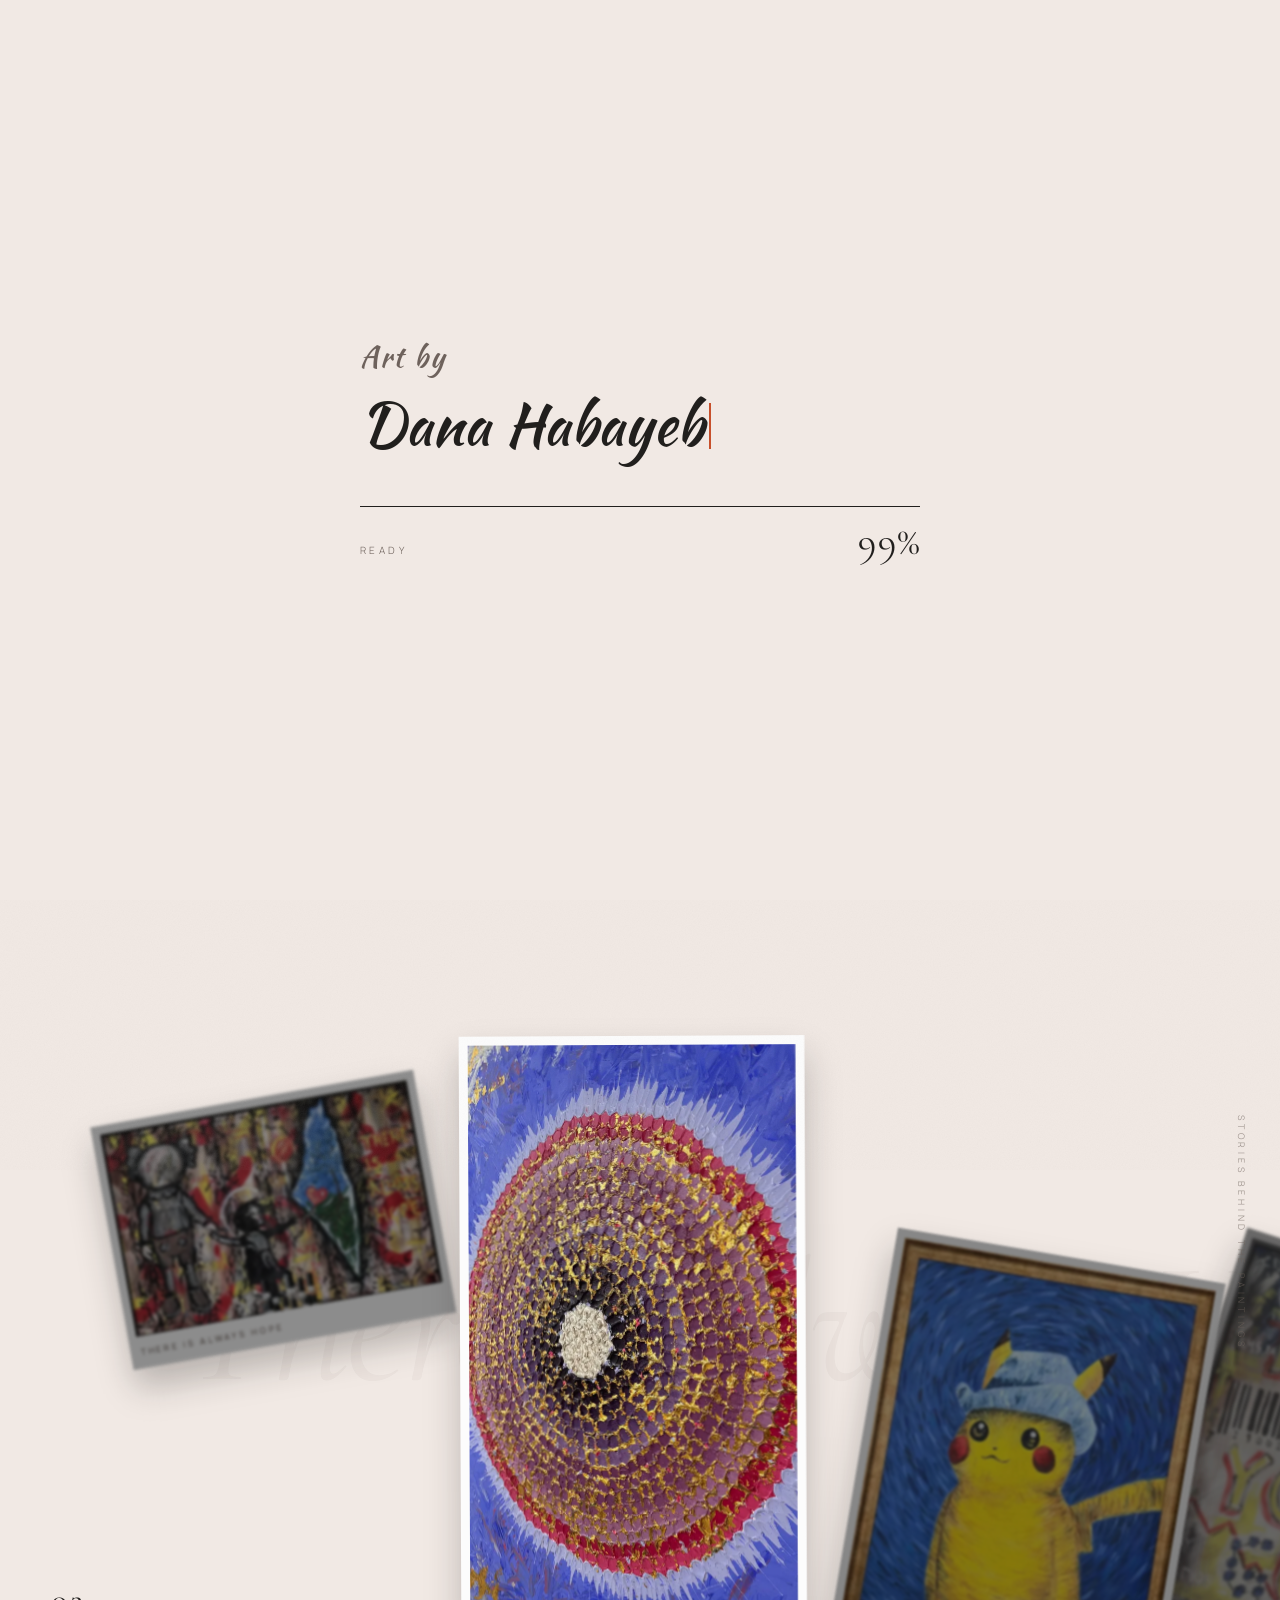
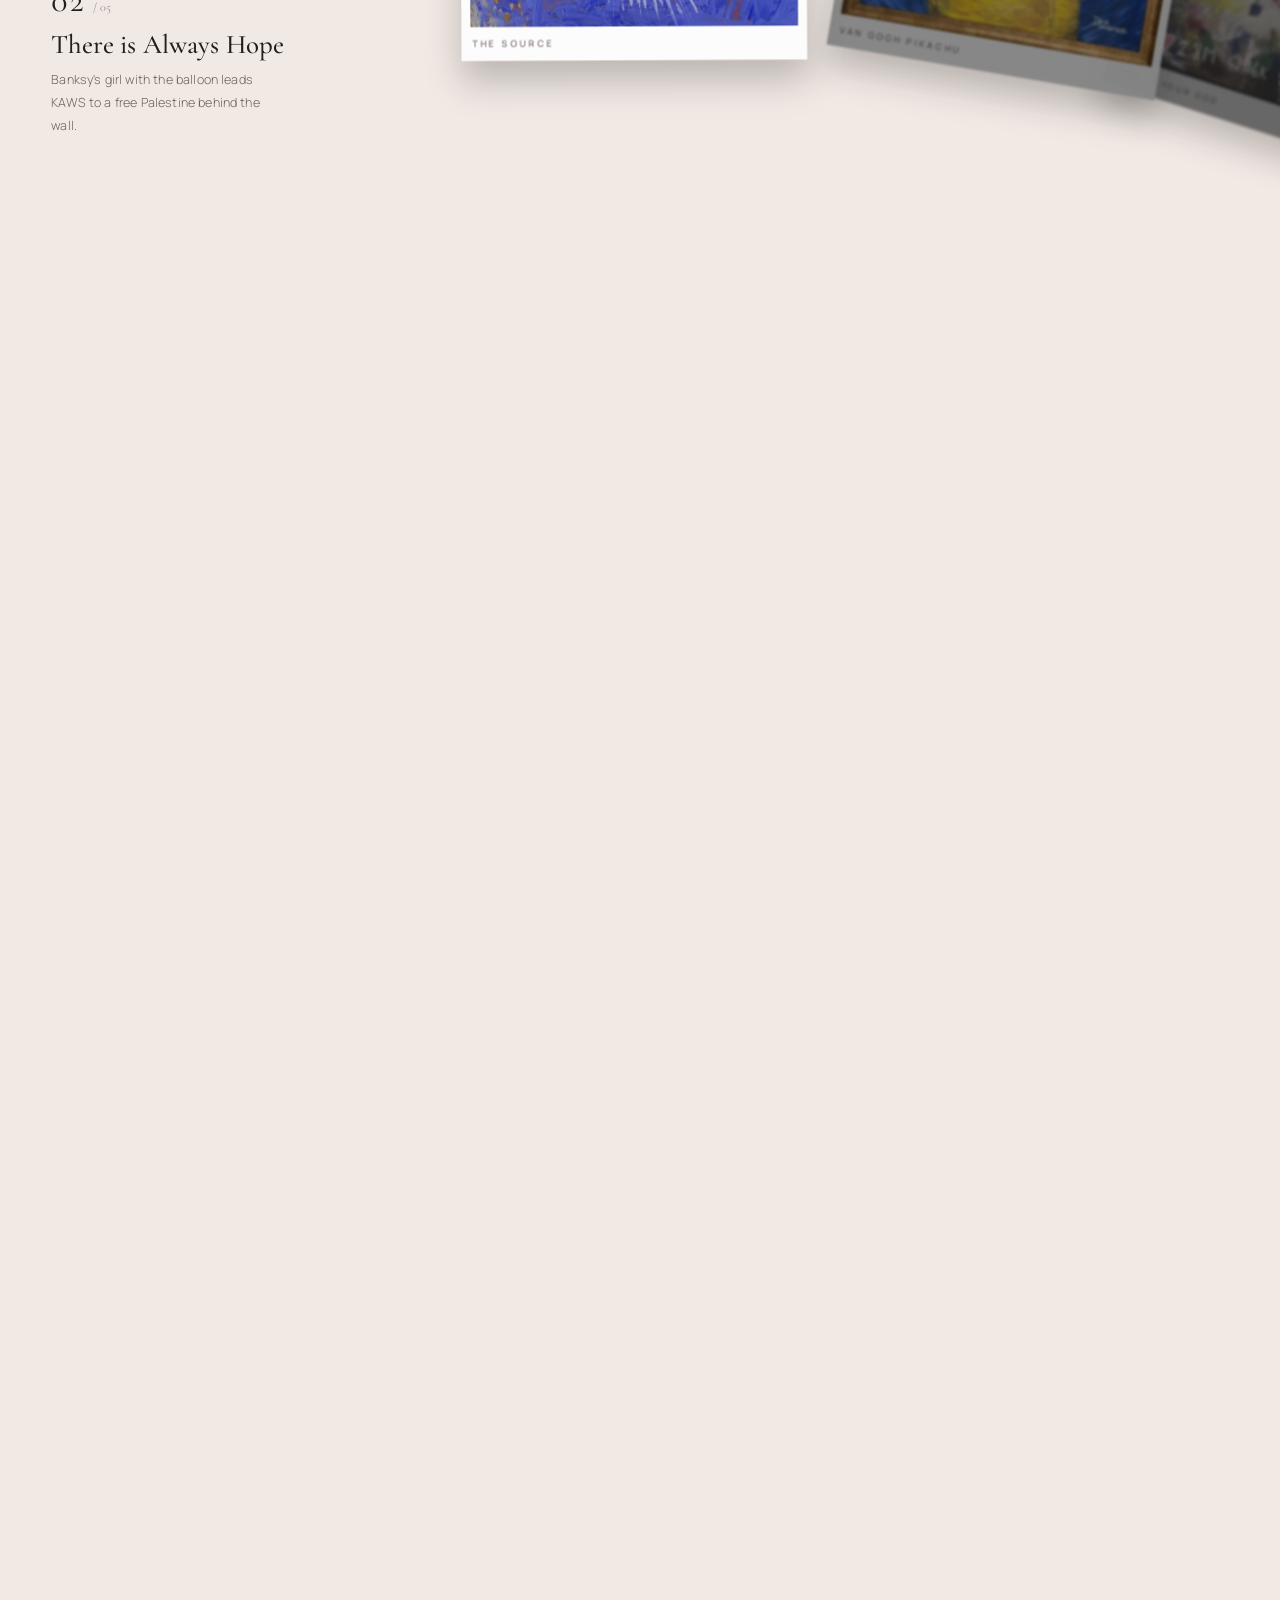
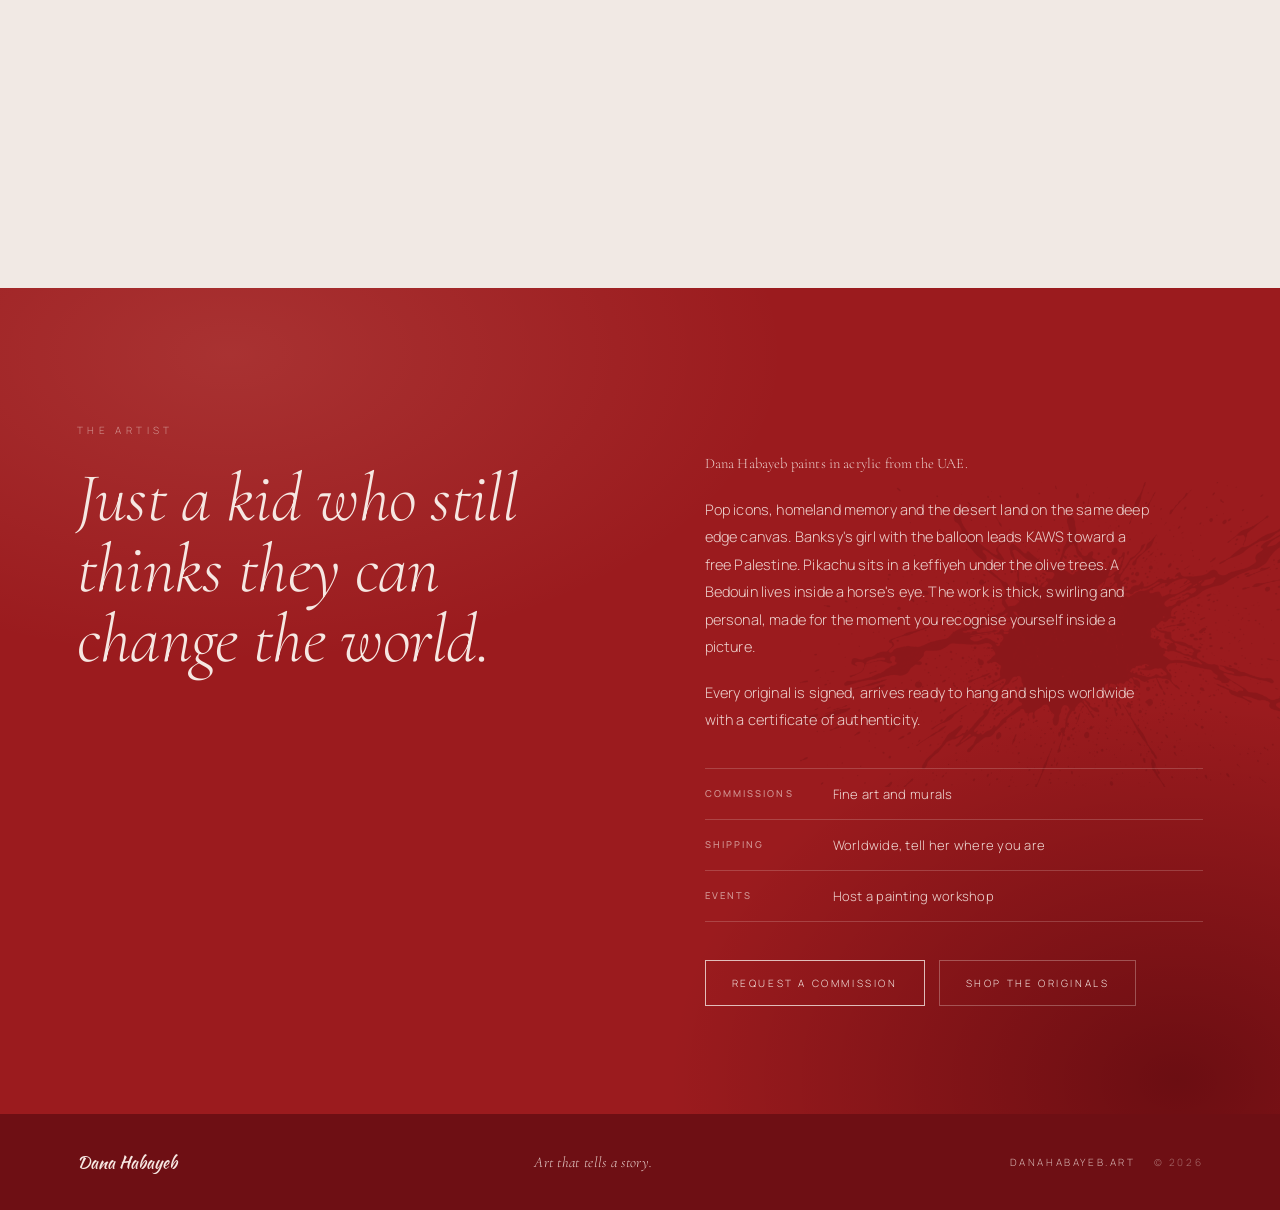
==== commit 233c3bc8: "Match second section card conveyor to reference recording - Conveyor rest states measured frame-by-f" ====
--- a/site/index.html
+++ b/site/index.html
@@ -17,7 +17,10 @@
 <!-- ─────────────────────────  LOADING SCREEN  ───────────────────────── -->
 <div id="loader" role="status" aria-live="polite">
   <div class="ld-inner">
-    <p class="ld-mark"><span id="ldType"></span><i class="ld-caret" id="ldCaret"></i></p>
+    <p class="ld-mark" aria-label="Art by Dana Habayeb">
+      <span class="ld-line ld-by"><span id="ldBy"></span><i class="ld-caret" id="ldCaretBy"></i></span>
+      <span class="ld-line ld-name"><span id="ldType"></span><i class="ld-caret" id="ldCaret"></i></span>
+    </p>
     <div class="ld-bar"><span id="ldFill"></span></div>
     <div class="ld-foot">
       <span class="ld-note" id="ldNote">Loading the collection</span>
@@ -27,6 +30,9 @@
 </div>
 
 <div class="grain" aria-hidden="true"></div>
+
+<!-- the first artwork: leaves the hero collage and lands in the second section -->
+<figure class="traveler" id="traveler" aria-hidden="true"><img alt=""><b></b></figure>
 
 <header id="nav">
   <a class="brand" href="#top" data-jump="top"><span>Dana Habayeb</span></a>
--- a/site/css/style.css
+++ b/site/css/style.css
@@ -66,8 +66,11 @@
 #loader.out{opacity:0;transition:opacity .8s cubic-bezier(.4,0,.2,1);pointer-events:none}
 #loader.gone{display:none}
 .ld-inner{width:min(560px,100%);text-align:left}
-.ld-mark{font-family:var(--script);font-size:clamp(34px,6vw,58px);color:var(--ink);
-  line-height:1.25;margin-bottom:clamp(28px,5vh,48px);min-height:1.3em}
+.ld-mark{font-family:var(--script);color:var(--ink);line-height:1.25;margin-bottom:clamp(28px,5vh,48px)}
+.ld-mark .ld-line{display:block;min-height:1.25em}
+.ld-by{font-size:clamp(19px,2.9vw,29px);color:var(--ink-soft);
+  letter-spacing:.06em;margin-bottom:clamp(6px,1.4vh,14px)}
+.ld-name{font-size:clamp(34px,6vw,58px)}
 .ld-caret{display:inline-block;width:2px;height:.78em;background:var(--rust);margin-left:6px;
   vertical-align:-.06em;animation:blink .8s steps(1) infinite}
 .ld-caret.off{opacity:0;animation:none}
@@ -148,13 +151,23 @@
   transform:translate(-50%,-50%);font-family:var(--serif);font-weight:400;font-style:italic;
   font-size:clamp(64px,13.5vw,230px);line-height:.86;letter-spacing:-.02em;color:var(--ink);
   opacity:.11;white-space:nowrap;pointer-events:none;will-change:transform}
-.a2-cards{position:absolute;inset:0;transform-style:preserve-3d;
-  --cw:min(29vw,392px)}
+.a2-cards{position:absolute;inset:0;
+  --cw:min(27vw,392px)}
 .a2-card{position:absolute;left:50%;top:50%;margin:0;width:var(--cw);opacity:0;
   background:#fff;padding:9px 9px 9px;box-shadow:0 20px 34px rgba(33,31,29,.26);
-  transform-style:preserve-3d;will-change:transform,opacity;backface-visibility:hidden}
+  will-change:transform,opacity,filter;backface-visibility:hidden}
 .a2-card img{width:100%;aspect-ratio:var(--ar,.8);object-fit:cover}
 .a2-card b{display:block;font-size:9px;letter-spacing:.3em;text-transform:uppercase;
+  color:var(--ink-soft);font-weight:500;padding:10px 2px 2px}
+
+/* the first artwork shadowing the hero collage on its way into the stage */
+.traveler{position:fixed;left:0;top:0;margin:0;z-index:40;pointer-events:none;
+  background:#fff;padding:9px;box-shadow:0 20px 34px rgba(33,31,29,.26);
+  display:flex;flex-direction:column;overflow:hidden;
+  opacity:0;visibility:hidden;transform-origin:50% 50%;
+  will-change:transform,width,height,opacity,filter}
+.traveler img{flex:1 1 auto;min-height:0;width:100%;object-fit:cover;display:block}
+.traveler b{flex:0 0 auto;font-size:9px;letter-spacing:.3em;text-transform:uppercase;
   color:var(--ink-soft);font-weight:500;padding:10px 2px 2px}
 .a2-meta{position:absolute;left:clamp(20px,4vw,52px);bottom:clamp(30px,7vh,66px);
   max-width:min(330px,42vw);z-index:4}
@@ -210,8 +223,8 @@
 .hall-head h2{font-family:var(--serif);font-weight:400;font-size:clamp(26px,3.2vw,46px);
   line-height:1;letter-spacing:.005em}
 
-.ring-wrap{position:absolute;inset:0;perspective:1150px;perspective-origin:50% 41%;z-index:2}
-.ring{position:absolute;left:50%;top:41%;width:0;height:0;transform-style:preserve-3d;
+.ring-wrap{position:absolute;inset:0;perspective:1150px;perspective-origin:50% 42%;z-index:2}
+.ring{position:absolute;left:50%;top:42%;width:0;height:0;transform-style:preserve-3d;
   will-change:transform}
 .plate{position:absolute;left:0;top:0;margin:0;transform-style:preserve-3d;
   will-change:transform,opacity;backface-visibility:hidden;opacity:0;cursor:pointer}
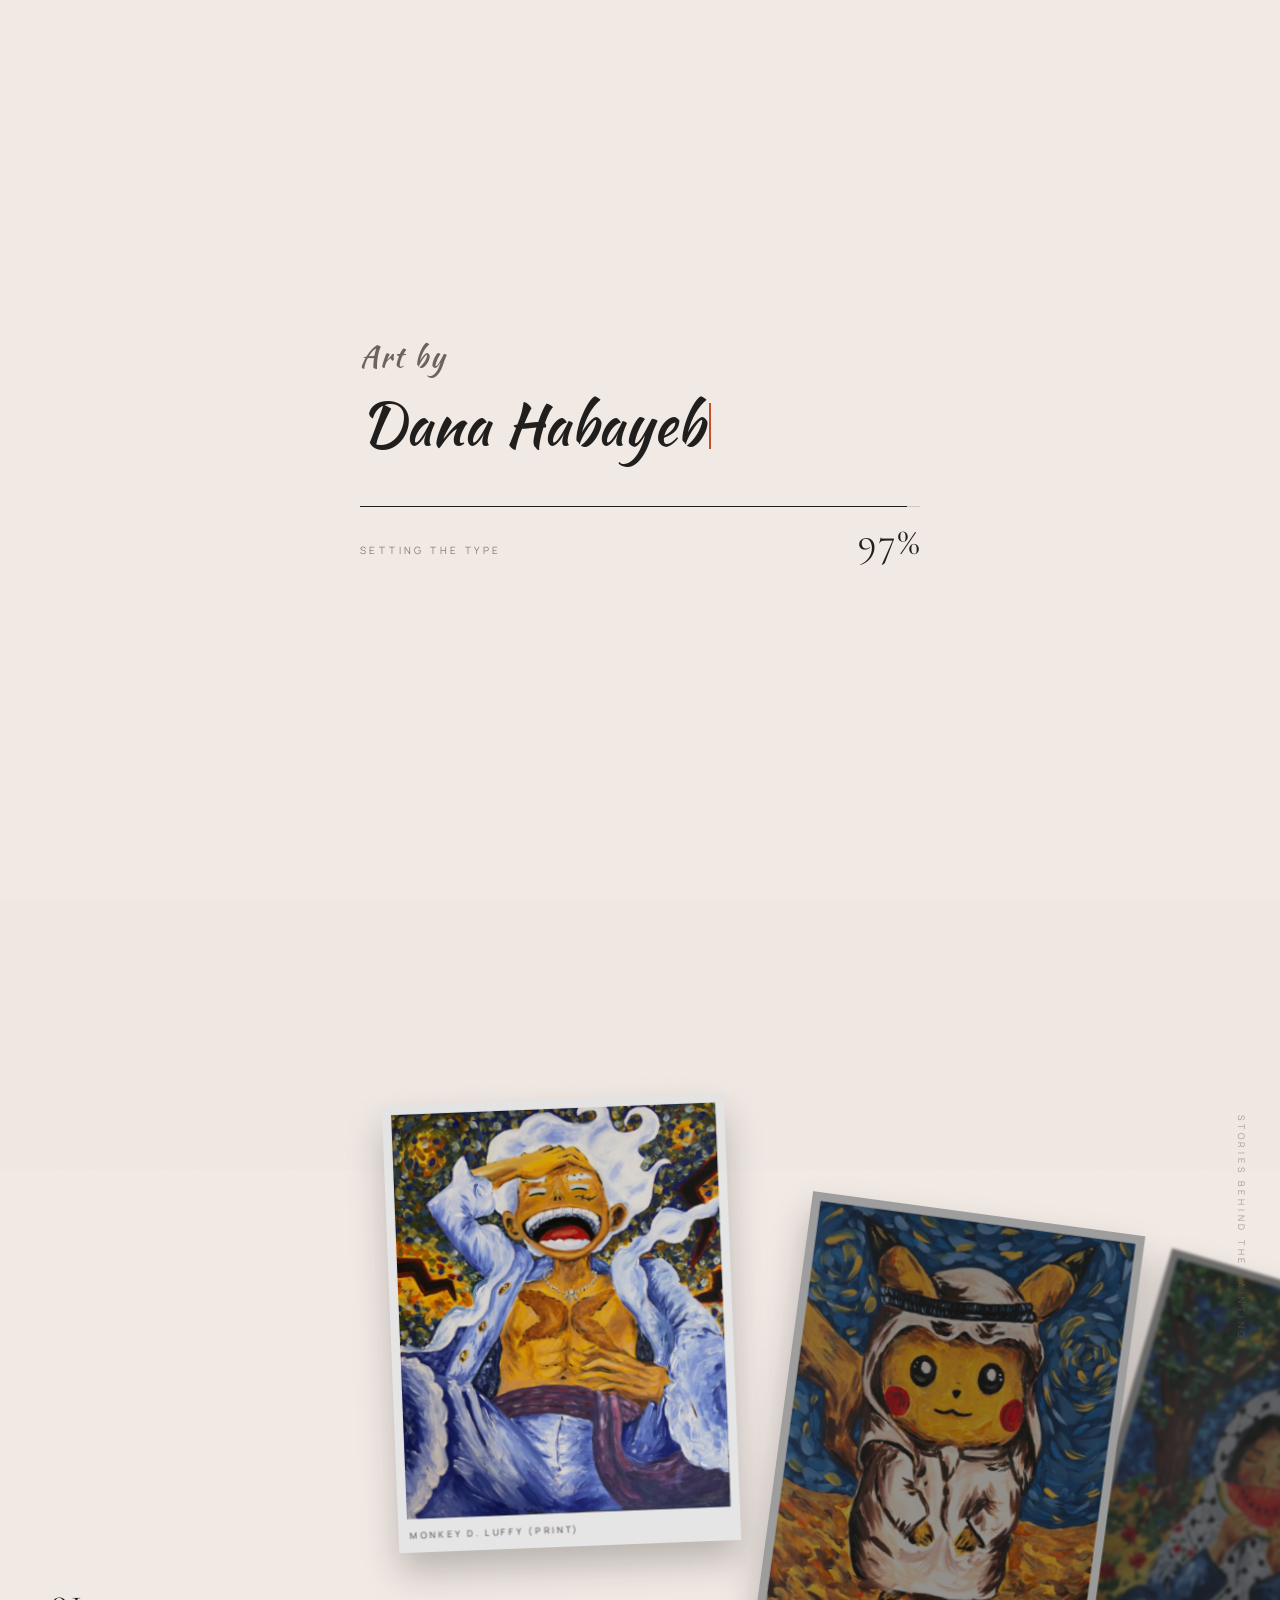
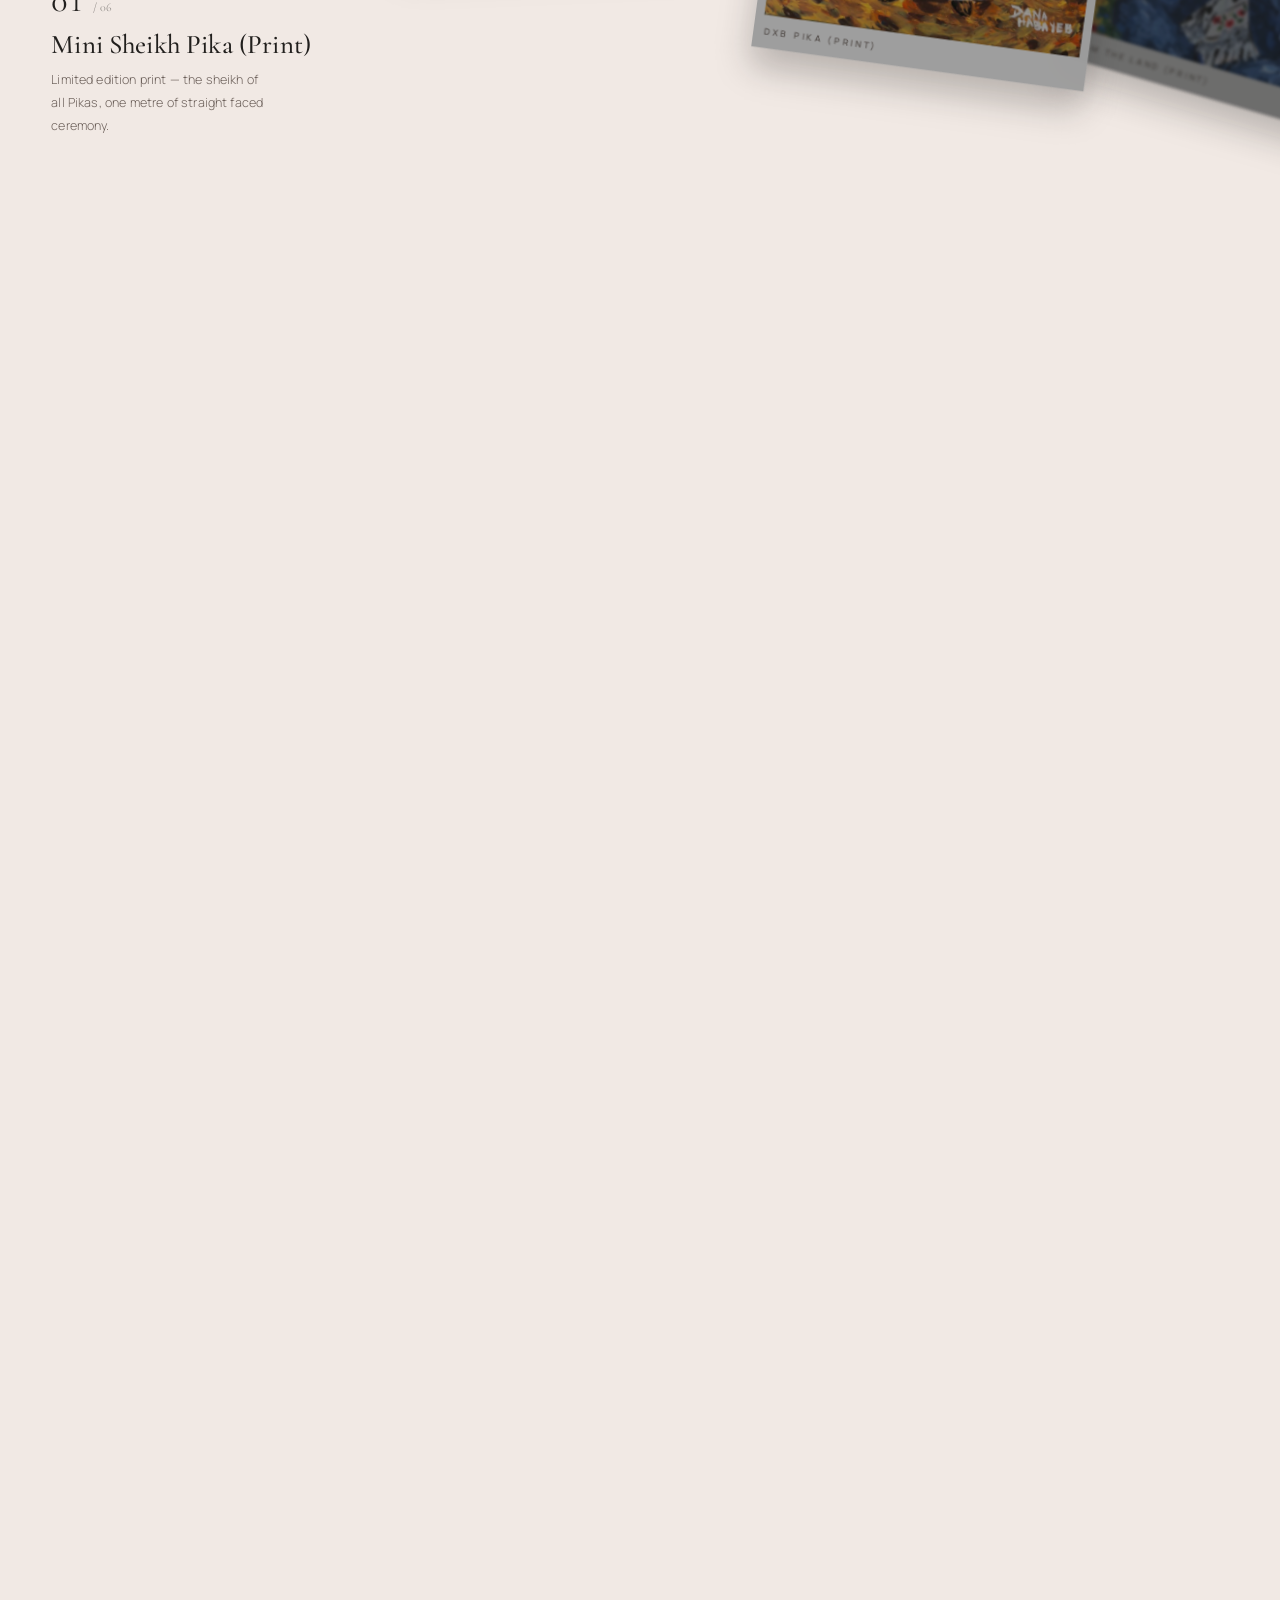
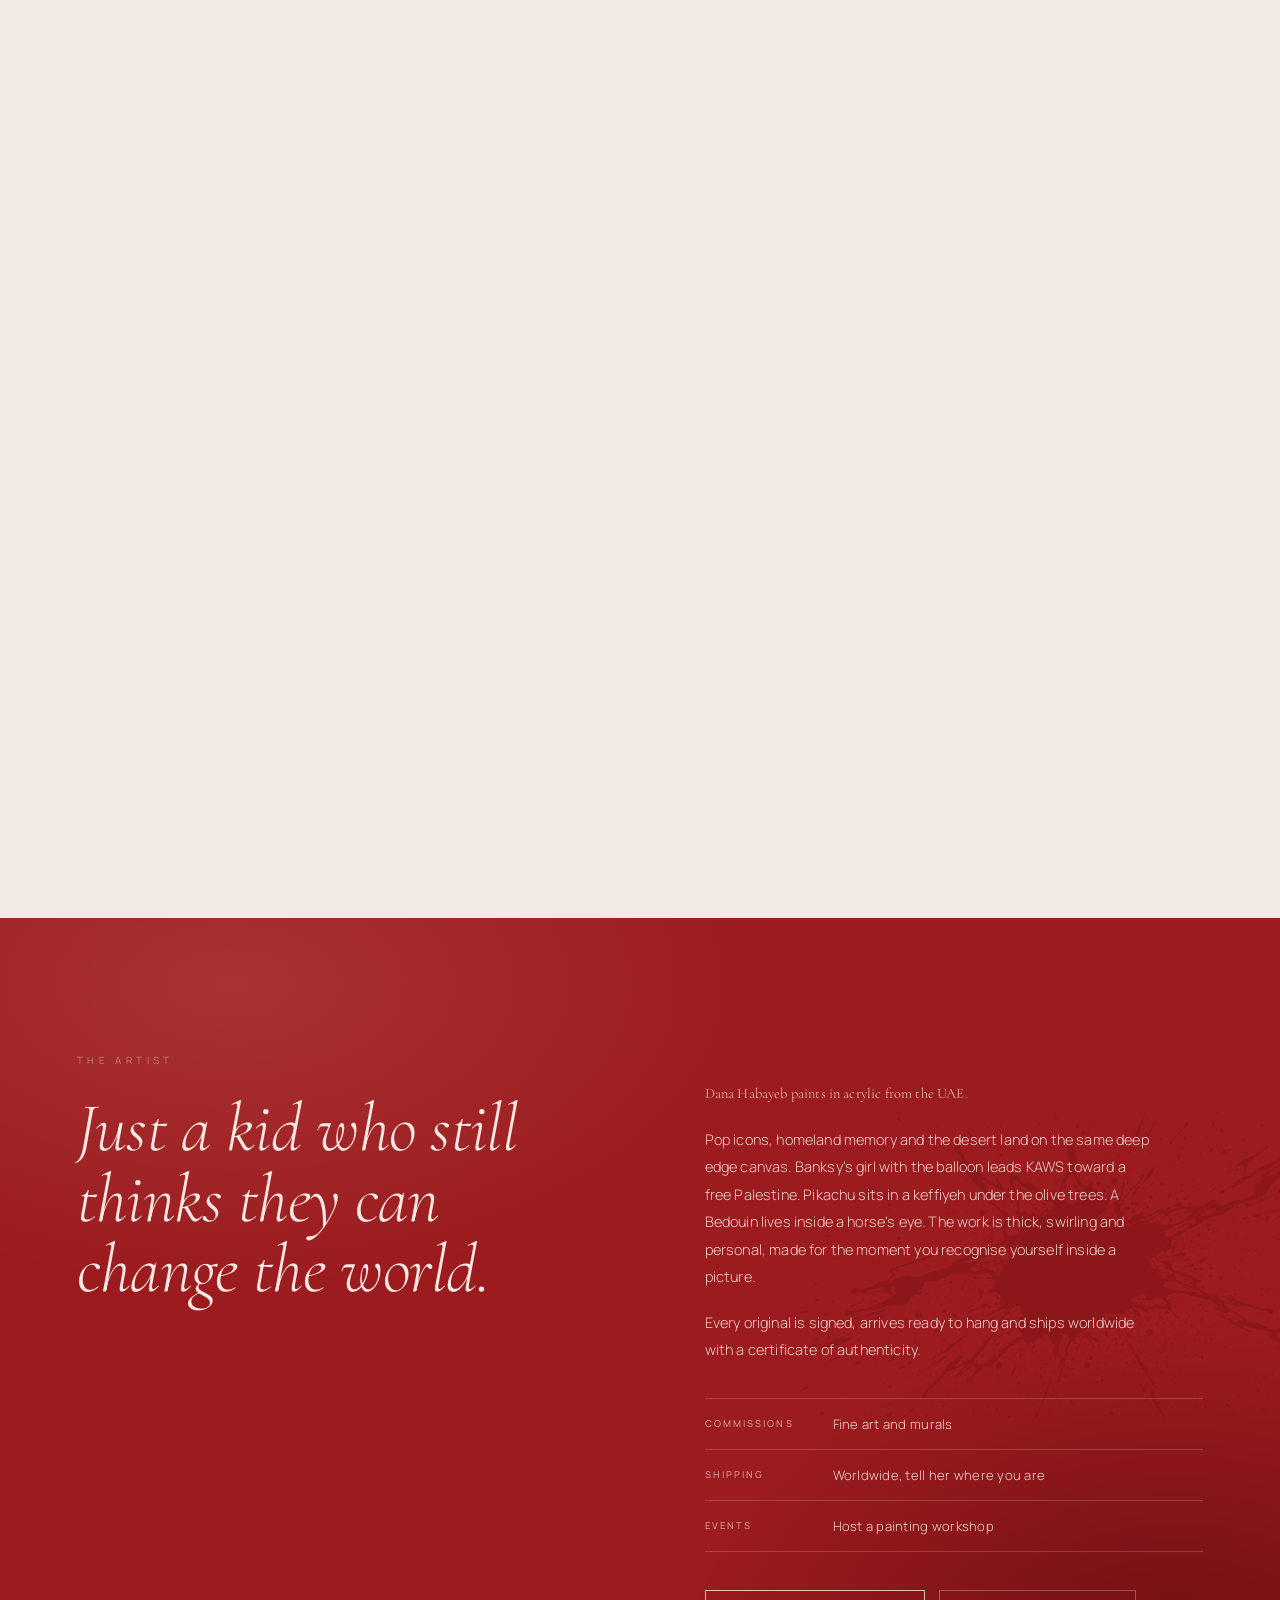
==== commit 4850a762: "Third section: reference cover-flow gallery strip + limited palette - Rebuilt the third section to m" ====
--- a/site/index.html
+++ b/site/index.html
@@ -88,10 +88,7 @@
           <p class="hc-meta" id="hcMeta"></p>
         </div>
         <a class="hall-link" id="hallLink" target="_blank" rel="noopener">View on danahabayeb.art</a>
-        <svg class="dial" viewBox="0 0 120 120" aria-hidden="true">
-          <circle class="dial-t" cx="60" cy="60" r="54"></circle>
-          <circle class="dial-p" id="dialP" cx="60" cy="60" r="54"></circle>
-        </svg>
+        <div class="hall-dots" id="hallDots" aria-hidden="true"></div>
       </div>
 
       <!-- II : the second act, on the exact hero beige -->
--- a/site/css/style.css
+++ b/site/css/style.css
@@ -33,6 +33,10 @@
   --blue:#37567A;
   --ochre:#C9932F;
   --olive:#6E7A46;
+  --p-red:#E43D12;          /* limited-edition palette · headline red   */
+  --p-rose:#D6536D;         /* limited-edition palette · rose           */
+  --p-orange:#FFA206;       /* limited-edition palette · orange         */
+  --p-mustard:#EFB11D;      /* limited-edition palette · mustard        */
   --serif:"Cormorant Garamond",Georgia,serif;
   --sans:"Manrope",system-ui,-apple-system,sans-serif;
   --script:"Kaushan Script",cursive;
@@ -147,7 +151,7 @@
 /* ── ACT II — artworks travelling through the frame ── */
 .act2{background:var(--cream);z-index:2;will-change:transform,opacity}
 .a2-plate{position:absolute;inset:0;perspective:1250px;perspective-origin:52% 46%}
-.a2-word{position:absolute;left:50%;top:47%;width:190vw;text-align:center;
+.a2-word{display:none;position:absolute;left:50%;top:47%;width:190vw;text-align:center;
   transform:translate(-50%,-50%);font-family:var(--serif);font-weight:400;font-style:italic;
   font-size:clamp(64px,13.5vw,230px);line-height:.86;letter-spacing:-.02em;color:var(--ink);
   opacity:.11;white-space:nowrap;pointer-events:none;will-change:transform}
@@ -198,70 +202,74 @@
   -webkit-mask-size:100% 100%;mask-size:100% 100%;
   will-change:transform,clip-path,opacity}
 
-/* ── ACT III / IV — the circular hall ── */
-.hall{z-index:1;background:var(--hall);opacity:0;will-change:opacity}
+/* ── ACT III / IV — the gallery strip · light cover-flow, limited palette ── */
+.hall{z-index:1;background:var(--cream);opacity:0;will-change:opacity}
 .hall-room{position:absolute;inset:0;overflow:hidden}
-.room-wall{position:absolute;inset:0 0 34% 0;background:
-  linear-gradient(180deg,#100e0d 0%,#1b1715 42%,#221d1a 100%)}
-.room-glow{position:absolute;left:50%;top:-24%;width:150vw;height:110%;transform:translateX(-50%);
-  background:radial-gradient(50% 46% at 50% 34%, rgba(255,236,214,.16), rgba(255,236,214,.04) 46%, transparent 72%)}
-.room-wall{inset:0 0 28% 0}
-.room-floor{position:absolute;inset:72% 0 0 0;background:
-  linear-gradient(180deg,#0d0b0a 0%,#161312 26%,#090807 100%)}
+.room-wall{position:absolute;inset:0 0 30% 0;background:
+  linear-gradient(180deg,#FBF6F1 0%,#F5EDE6 46%,#F0E7DE 100%)}
+.room-glow{position:absolute;left:50%;top:-30%;width:160vw;height:120%;transform:translateX(-50%);
+  background:radial-gradient(52% 46% at 50% 40%, rgba(255,162,6,.11), rgba(255,162,6,.03) 44%, transparent 70%)}
+.room-floor{position:absolute;inset:70% 0 0 0;background:
+  linear-gradient(180deg,#F0E7DE 0%,#F4ECE4 26%,#F8F1EB 100%)}
 .room-floor::before{content:"";position:absolute;left:0;right:0;top:0;height:1px;
-  background:linear-gradient(90deg,transparent,rgba(255,232,206,.10) 22%,rgba(255,232,206,.20) 50%,rgba(255,232,206,.10) 78%,transparent)}
-.room-pool{position:absolute;left:50%;top:52%;width:96vw;height:46vh;transform:translateX(-50%);
-  background:radial-gradient(46% 52% at 50% 42%, rgba(255,228,196,.15), rgba(255,228,196,.05) 48%, transparent 74%);
-  filter:blur(3px)}
+  background:linear-gradient(90deg,transparent,rgba(33,31,29,.10) 22%,rgba(214,83,109,.30) 50%,rgba(33,31,29,.10) 78%,transparent)}
+.room-pool{position:absolute;left:50%;top:58%;width:100vw;height:44vh;transform:translateX(-50%);
+  background:radial-gradient(46% 50% at 50% 44%, rgba(214,83,109,.09), rgba(239,177,29,.05) 46%, transparent 72%);
+  filter:blur(4px)}
 .hall::after{content:"";position:absolute;inset:0;pointer-events:none;z-index:3;
-  background:radial-gradient(80% 68% at 50% 42%, transparent 40%, rgba(0,0,0,.66) 100%),
-             linear-gradient(0deg, rgba(8,7,6,.78) 0%, rgba(8,7,6,.32) 15%, transparent 30%)}
+  background:radial-gradient(84% 70% at 50% 44%, transparent 54%, rgba(33,31,29,.15) 100%),
+             linear-gradient(0deg, rgba(33,31,29,.09) 0%, rgba(33,31,29,.03) 14%, transparent 28%)}
 
 .hall-head{position:absolute;left:clamp(20px,4vw,52px);top:clamp(92px,13vh,124px);z-index:4;
-  color:var(--cream);opacity:0}
-.hall-head .eyebrow{color:rgba(241,233,228,.5);margin-bottom:10px}
-.hall-head h2{font-family:var(--serif);font-weight:400;font-size:clamp(26px,3.2vw,46px);
-  line-height:1;letter-spacing:.005em}
-
-.ring-wrap{position:absolute;inset:0;perspective:1150px;perspective-origin:50% 42%;z-index:2}
-.ring{position:absolute;left:50%;top:42%;width:0;height:0;transform-style:preserve-3d;
+  color:var(--ink);opacity:0}
+.hall-head .eyebrow{color:var(--p-rose);margin-bottom:10px}
+.hall-head h2{font-family:var(--serif);font-weight:500;font-size:clamp(26px,3.2vw,46px);
+  line-height:1;letter-spacing:.005em;color:var(--p-red)}
+
+.ring-wrap{position:absolute;inset:0;perspective:1400px;perspective-origin:50% 44%;z-index:2}
+.ring{position:absolute;left:50%;top:44%;width:0;height:0;transform-style:preserve-3d;
   will-change:transform}
-.plate{position:absolute;left:0;top:0;margin:0;transform-style:preserve-3d;
-  will-change:transform,opacity;backface-visibility:hidden;opacity:0;cursor:pointer}
-.plate .dim{position:absolute;inset:0;background:#0B0A09;opacity:0;pointer-events:none}
-.plate img{display:block;width:100%;height:100%;object-fit:cover;
-  box-shadow:0 14px 26px rgba(0,0,0,.66), 0 3px 8px rgba(0,0,0,.5)}
-.plate::after{content:"";position:absolute;inset:0;pointer-events:none;
-  background:linear-gradient(172deg, rgba(255,244,228,.17), rgba(255,244,228,.02) 34%, rgba(0,0,0,.16) 100%)}
+.plate{position:absolute;left:0;top:0;margin:0;padding:7px;background:#fff;border-radius:16px;
+  transform-style:preserve-3d;will-change:transform,opacity;backface-visibility:hidden;opacity:0;cursor:pointer;
+  box-shadow:0 22px 44px rgba(33,31,29,.16), 0 4px 10px rgba(33,31,29,.08)}
+.plate .dim{position:absolute;inset:7px;border-radius:10px;background:#211F1D;opacity:0;pointer-events:none;z-index:2}
+.plate img{display:block;width:100%;height:100%;object-fit:cover;border-radius:10px}
+.plate b{position:absolute;left:0;right:0;bottom:0;z-index:3;color:#fff;text-align:left;
+  font-family:var(--serif);font-weight:500;font-size:clamp(15px,1.5vw,22px);line-height:1.1;
+  text-shadow:0 2px 14px rgba(0,0,0,.55);
+  padding:clamp(26px,5vh,44px) 16px 14px;
+  background:linear-gradient(180deg,transparent,rgba(20,17,16,.42) 58%,rgba(20,17,16,.62))}
 
 .echo{position:absolute;left:50%;top:0;margin:0;transform:translateX(-50%);z-index:1;
   opacity:0;pointer-events:none;will-change:transform,opacity;overflow:hidden}
 .echo img{width:100%;height:100%;object-fit:cover;transform:scaleY(-1);
-  -webkit-mask-image:linear-gradient(180deg,rgba(0,0,0,.5),transparent 62%);
-  mask-image:linear-gradient(180deg,rgba(0,0,0,.5),transparent 62%);filter:blur(1.4px)}
-
-.hall-cap{position:absolute;left:50%;bottom:clamp(30px,7vh,72px);transform:translateX(-50%);opacity:0;
-  width:min(560px,84vw);text-align:center;z-index:4;color:var(--cream)}
+  -webkit-mask-image:linear-gradient(180deg,rgba(0,0,0,.34),transparent 60%);
+  mask-image:linear-gradient(180deg,rgba(0,0,0,.34),transparent 60%);filter:blur(2px)}
+
+.hall-cap{position:absolute;left:50%;bottom:clamp(64px,9vh,96px);transform:translateX(-50%);opacity:0;
+  width:min(560px,84vw);text-align:center;z-index:4;color:var(--ink)}
 .hc-idx{display:inline-flex;align-items:baseline;gap:7px;font-family:var(--serif);
-  color:rgba(241,233,228,.85)}
-.hc-idx b{font-size:15px;font-weight:400;letter-spacing:.1em;font-variant-numeric:tabular-nums}
-.hc-idx i{font-style:normal;font-size:11px;opacity:.5}
-.hall-cap h3{font-family:var(--serif);font-weight:400;font-size:clamp(28px,3.6vw,50px);
-  line-height:1.05;margin:8px 0 10px}
-.hall-cap p{font-size:13px;line-height:1.8;color:rgba(241,233,228,.66);
+  color:var(--ink-soft)}
+.hc-idx b{font-size:15px;font-weight:500;letter-spacing:.1em;font-variant-numeric:tabular-nums;
+  color:var(--p-red)}
+.hc-idx i{font-style:normal;font-size:11px;opacity:.6}
+.hall-cap h3{font-family:var(--serif);font-weight:500;font-size:clamp(28px,3.6vw,50px);
+  line-height:1.05;margin:8px 0 10px;color:var(--ink)}
+.hall-cap p{font-size:13px;line-height:1.8;color:var(--ink-soft);
   max-width:46ch;margin:0 auto}
 .hall-cap .hc-meta{margin-top:13px;font-size:9.5px;letter-spacing:.28em;text-transform:uppercase;
-  color:rgba(241,233,228,.56)}
+  color:var(--p-rose);opacity:.85}
 .hall-cap.swap h3,.hall-cap.swap p,.hall-cap.swap .hc-idx{animation:swapin .75s cubic-bezier(.16,1,.3,1)}
-.hall-link{position:absolute;right:clamp(20px,4vw,52px);bottom:clamp(30px,7vh,72px);z-index:4;opacity:0;
-  font-size:9px;letter-spacing:.28em;text-transform:uppercase;color:rgba(241,233,228,.55);
-  border-bottom:1px solid rgba(241,233,228,.22);padding-bottom:5px;transition:color .35s,border-color .35s}
-.hall-link:hover{color:var(--cream);border-color:var(--cream)}
-.dial{position:absolute;right:clamp(20px,4vw,52px);top:clamp(92px,13vh,124px);
-  width:46px;height:46px;z-index:4;transform:rotate(-90deg);opacity:0}
-.dial circle{fill:none;stroke-width:1.8}
-.dial-t{stroke:rgba(241,233,228,.22)}
-.dial-p{stroke:var(--rust);stroke-linecap:round;stroke-dasharray:339.29;stroke-dashoffset:339.29}
+.hall-link{position:absolute;right:clamp(20px,4vw,52px);bottom:clamp(64px,9vh,96px);z-index:4;opacity:0;
+  font-size:9px;letter-spacing:.28em;text-transform:uppercase;color:var(--p-red);
+  border-bottom:1px solid rgba(228,61,18,.35);padding-bottom:5px;transition:color .35s,border-color .35s}
+.hall-link:hover{color:#B73210;border-color:#B73210}
+.hall-dots{position:absolute;left:50%;bottom:clamp(20px,3.6vh,46px);transform:translateX(-50%);
+  z-index:4;display:flex;gap:9px;align-items:center;opacity:0}
+.hall-dots i{width:7px;height:7px;border-radius:99px;background:rgba(33,31,29,.16);cursor:pointer;
+  transition:width .35s cubic-bezier(.16,1,.3,1),background .35s}
+.hall-dots i:hover{background:var(--p-orange)}
+.hall-dots i.on{width:24px;background:var(--p-red)}
 
 /* ── the red that becomes About ── */
 .redveil{position:absolute;inset:0;z-index:8;background:var(--red);
@@ -328,11 +336,14 @@
   .a2-meta p{max-width:none;font-size:12px;line-height:1.75}
   .a2-rail{display:none}
   .hall-head{left:20px;top:84px}
-  .hall-cap{bottom:20px;width:calc(100% - 40px)}
+  .hall-cap{bottom:60px;width:calc(100% - 40px)}
   .hall-cap h3{font-size:26px}
   .hall-cap p{font-size:12px}
-  .hall-link{left:20px;right:auto;bottom:calc(20px + 130px)}
-  .dial{right:20px;top:84px;width:38px;height:38px}
+  .hall-link{left:20px;right:auto;bottom:calc(60px + 130px)}
+  .hall-dots{bottom:16px;gap:7px}
+  .hall-dots i{width:6px;height:6px}
+  .hall-dots i.on{width:18px}
+  .plate b{font-size:14px;padding:clamp(18px,4vh,30px) 12px 10px}
   .ab-grid{grid-template-columns:1fr;gap:38px}
   .ab-left blockquote{font-size:clamp(34px,10vw,52px)}
   .ab-list b{flex-basis:88px}
@@ -341,6 +352,7 @@
 }
 @media (max-width:420px){
   .hall-link{display:none}
+  .hall-dots{display:none}
 }
 
 /* ─────────────────────────  REDUCED MOTION  ───────────────────────── */
